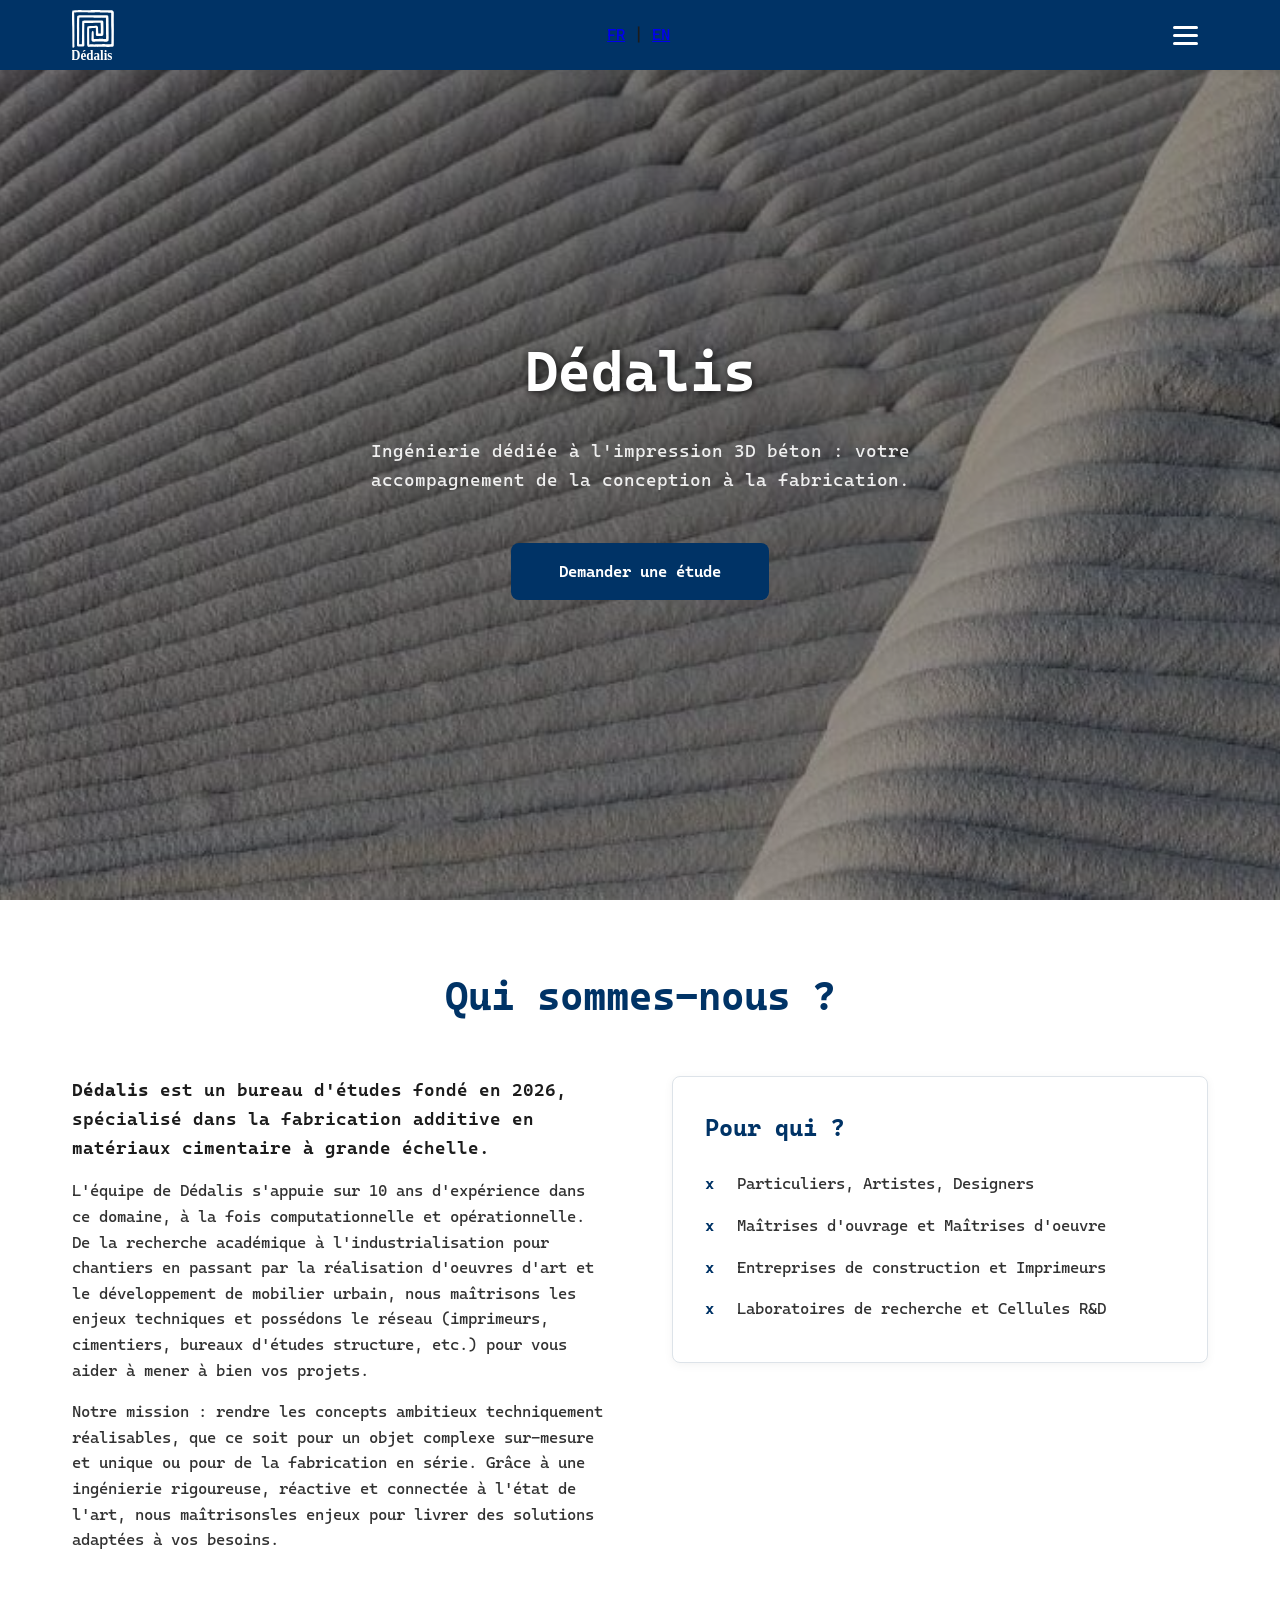
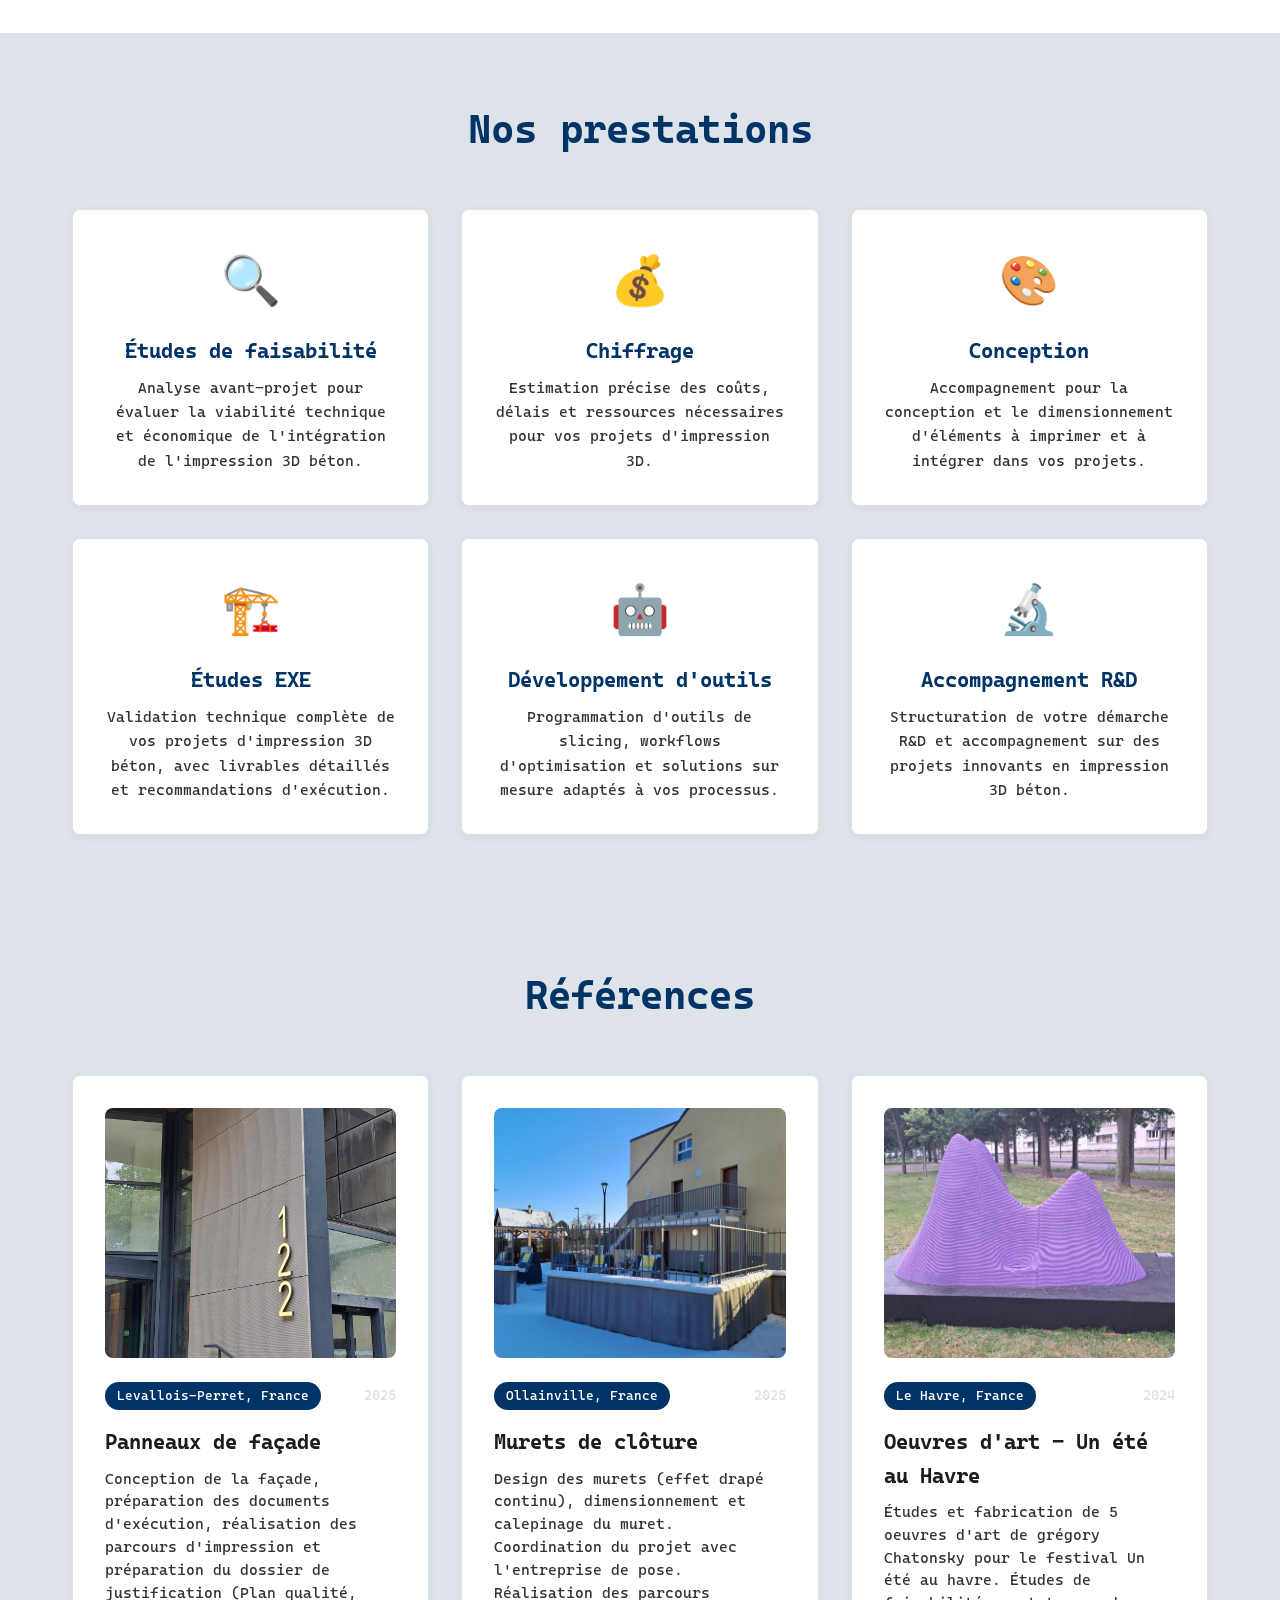
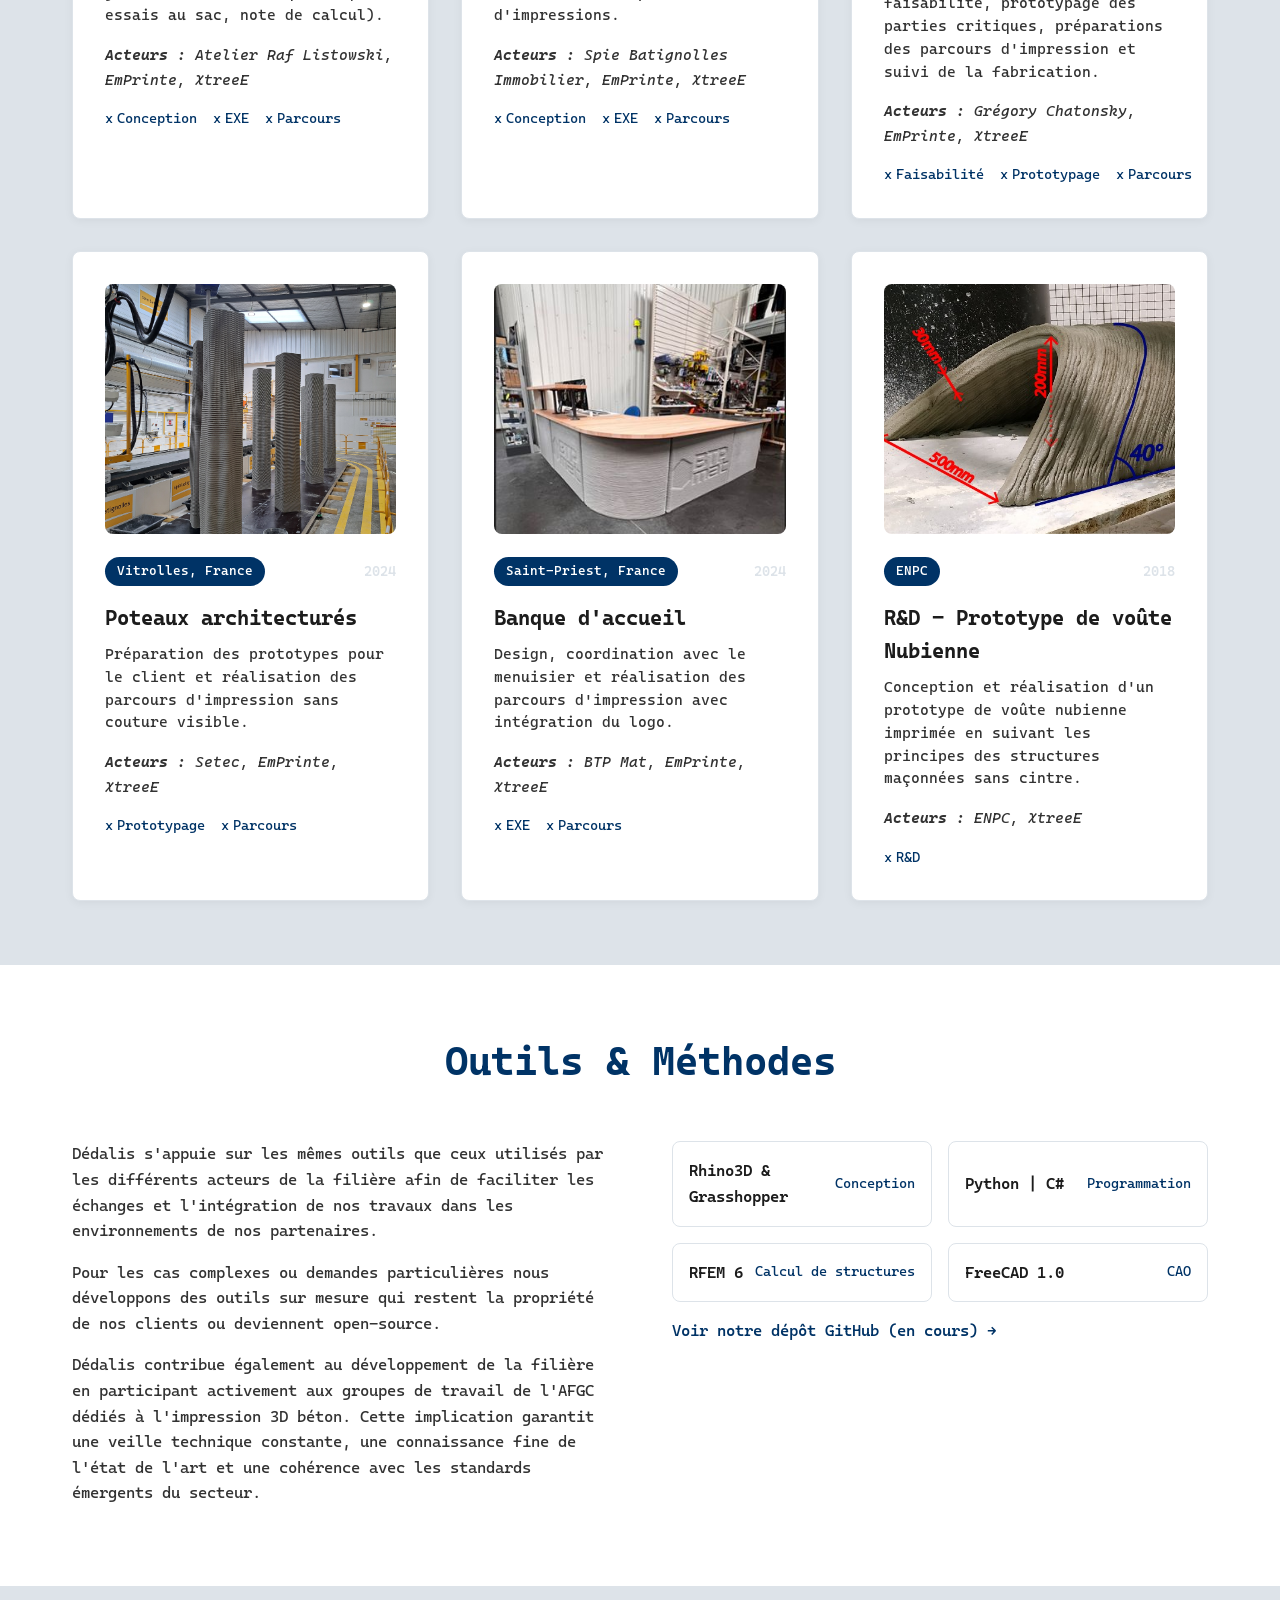
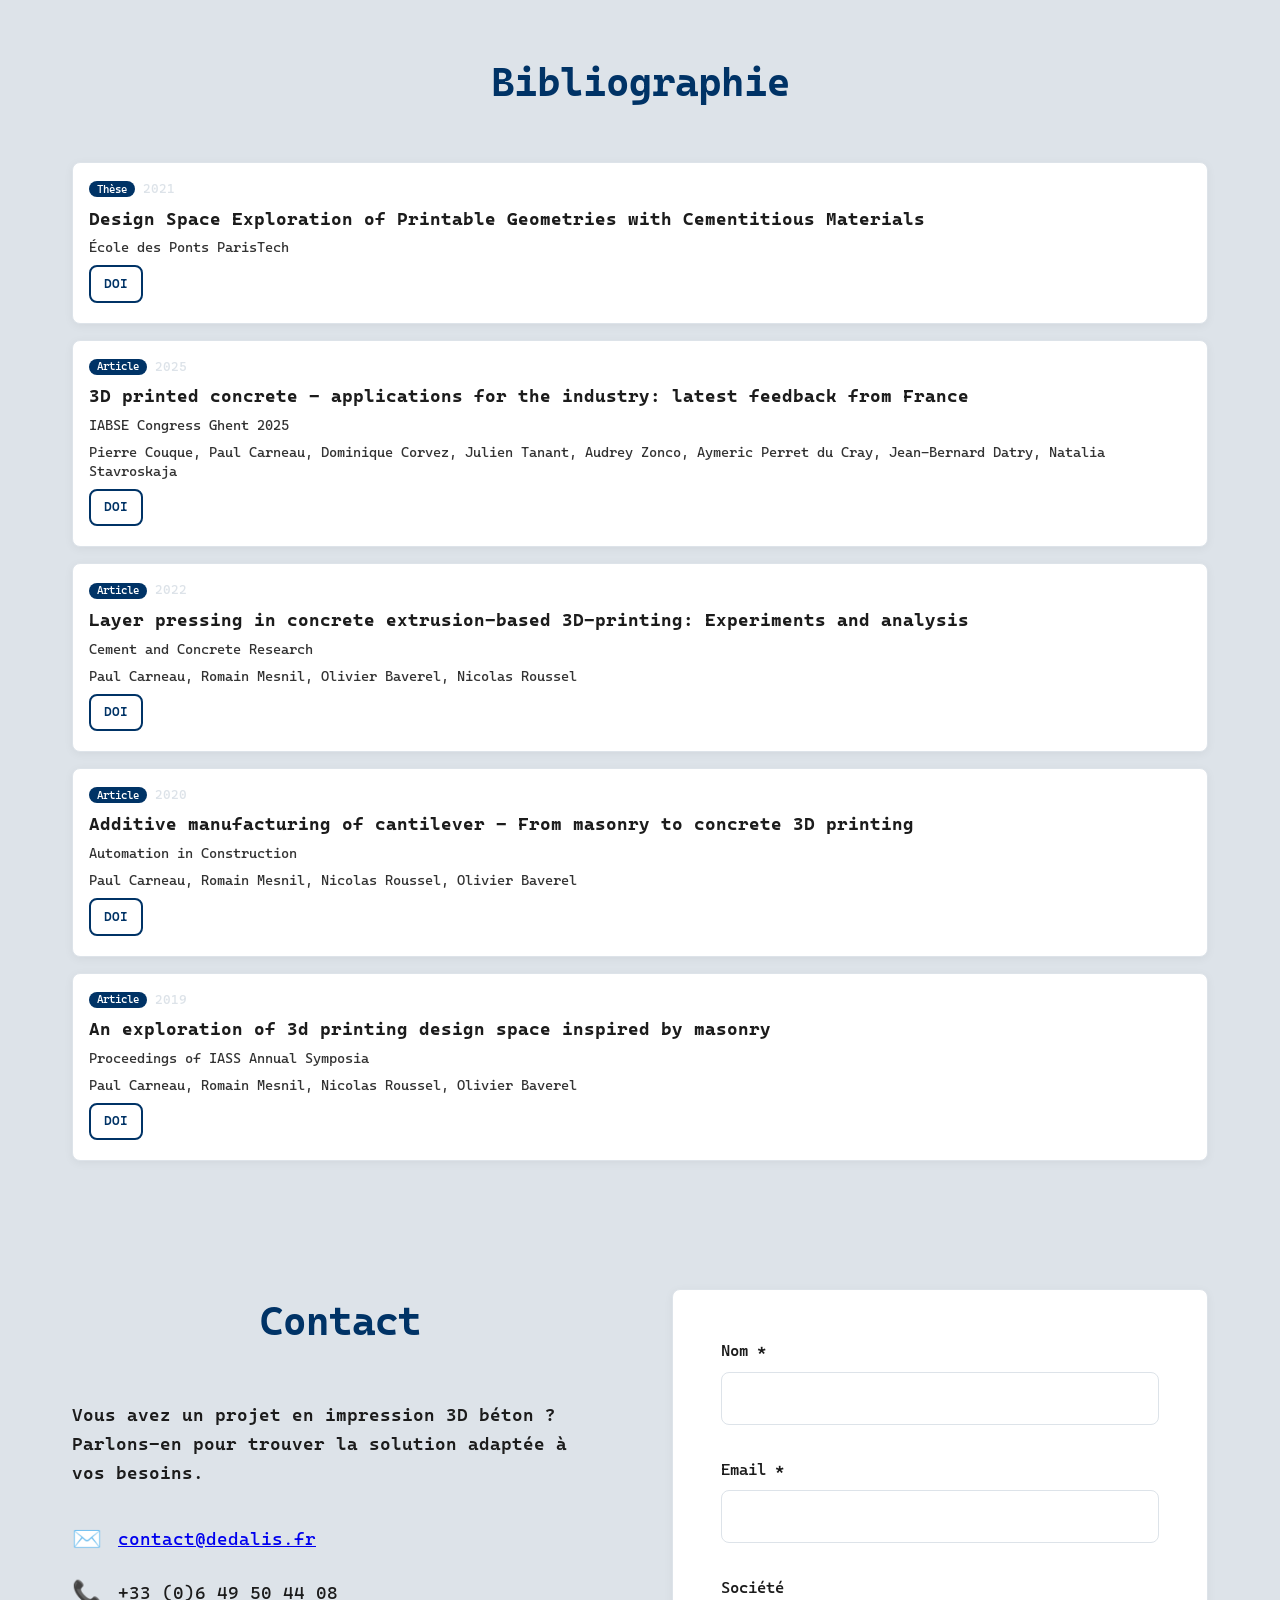
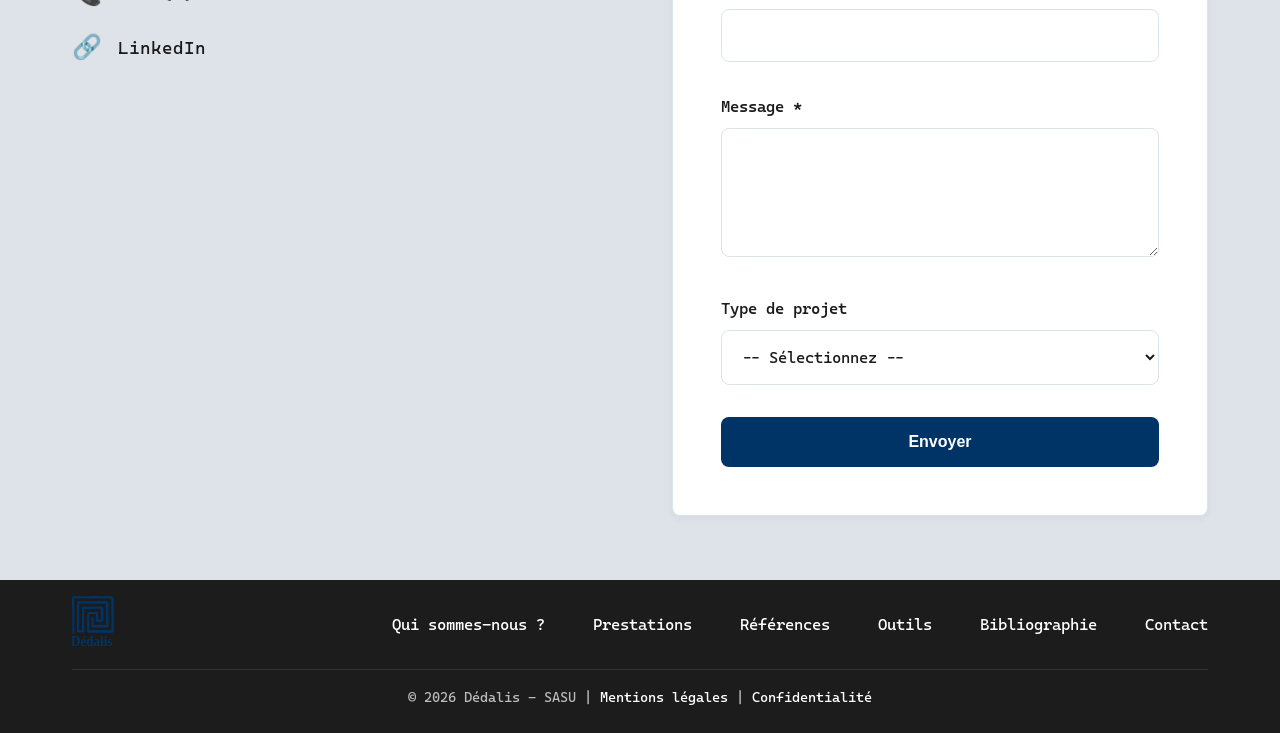
==== index.html @ ca501c66 "change numero" ====
<!DOCTYPE html>
<html lang="fr">
<head>
    <meta charset="UTF-8">
    <meta name="viewport" content="width=device-width, initial-scale=1.0">
    <meta name="description" content="Dédalis - Bureau d'études technique spécialisé en impression 3D béton">
    <title>Dédalis</title>
    <link rel="stylesheet" href="styles.css">
    <link rel="preconnect" href="https://fonts.googleapis.com">
    <link rel="preconnect" href="https://fonts.gstatic.com" crossorigin>
    <link href="https://fonts.googleapis.com/css2?family=Cascadia+Code:wght@400;700&display=swap" rel="stylesheet">
</head>


<script type="module">
    // Charger les données et générer la bibliographie
    async function renderBibliographie() {
        try {
            const response = await fetch('/data/bibliographie.json');
            if (!response.ok) throw new Error('Échec du chargement');

            const data = await response.json();

            // Tri des articles par année (récent → ancien)
            const sortedArticles = [...data.articles].sort((a, b) => parseInt(b.annee) - parseInt(a.annee));

            // Génération du HTML
            let html = '';

            // Thèse
            if (data.these && data.these.length > 0) {
                data.these.forEach(these => {
                    html += `
                        <article class="bibliographie-item">
                            <div class="bibliographie-meta">
                                <span class="bibliographie-type">Thèse</span>
                                <span class="bibliographie-date">${these.annee}</span>
                            </div>
                            <h3>${these.titre}</h3>
                            ${these.etablissement ? `<p class="bibliographie-authors">${these.etablissement}</p>` : ''}
                            ${these.lien ? `<div class="bibliographie-links">${formatLinks(these.lien)}</div>` : ''}
                        </article>
                    `;
                });
            }

            // Articles
            if (sortedArticles.length > 0) {
                sortedArticles.forEach(article => {
                    html += `
                        <article class="bibliographie-item">
                            <div class="bibliographie-meta">
                                <span class="bibliographie-type">Article</span>
                                <span class="bibliographie-date">${article.annee}</span>
                            </div>
                            <h3>${article.titre}</h3>
                            ${article.revue ? `<p class="bibliographie-revue">${article.revue}</p>` : ''}
                            ${article.coauteurs && article.coauteurs.length > 0 ? `<p class="bibliographie-authors">${article.coauteurs.join(', ')}</p>` : ''}
                            ${article.liens && article.liens.length > 0 ? `<div class="bibliographie-links">${article.liens.map(formatLinks).join('')}</div>` : ''}
                        </article>
                    `;
                });
            }

            // Projets
            if (data.projets && data.projets.length > 0) {
                data.projets.forEach(projet => {
                    html += `
                        <article class="bibliographie-item">
                            <div class="bibliographie-meta">
                                <span class="bibliographie-type">Projet</span>
                                <span class="bibliographie-date">${projet.annee}</span>
                            </div>
                            <h3>${projet.titre}</h3>
                            ${projet.description ? `<p class="bibliographie-description">${projet.description}</p>` : ''}
                            ${projet.lien ? `<div class="bibliographie-links">${formatLinks(projet.lien)}</div>` : ''}
                        </article>
                    `;
                });
            }

            // Insérer le HTML généré
            document.getElementById('bibliographie-dynamic').innerHTML = html;

        } catch (error) {
            console.error('Erreur:', error);
        }
    }

    // Fonction pour formater les liens (DOI, ResearchGate, etc.)
    function formatLinks(link) {
        if (typeof link === 'string') {
            const url = new URL(link);
            let label = 'Lien';

            if (link.includes('doi.org')) label = 'DOI';
            else if (link.includes('researchgate.net')) label = 'ResearchGate';
            else if (link.includes('wikipedia.org')) label = 'Wikipedia';
            else if (link.includes('hal.science')) label = 'HAL';

            return `<a href="${link}" target="_blank" class="btn-secondary">${label}</a>`;
        }
        return '';
    }

    // Initialiser au chargement de la page
    document.addEventListener('DOMContentLoaded', renderBibliographie);

    // Charger et afficher les références
    async function loadReferences() {
        try {
            const response = await fetch('/data/references.json');
            if (!response.ok) throw new Error('Échec du chargement');

            const data = await response.json();
            const container = document.getElementById('references-container');

            if (container && data.references) {
                container.innerHTML = data.references.map(ref => `
                    <article class="reference-card">
                        ${ref.image ? `
                            <img src="${ref.image}" alt="${ref.titre}"
                                 class="reference-image" loading="lazy">
                        ` : ''}
                        <div class="reference-header">
                            <span class="reference-tag">${ref.type}</span>
                            <span class="reference-year">${ref.annee}</span>
                        </div>
                        <h3>${ref.titre}</h3>
                        <p class="reference-description">${ref.description}</p>
                        ${ref.acteurs && ref.acteurs.length > 0 ? `
                            <p class="reference-acteurs">
                                <strong>Acteurs :</strong> ${ref.acteurs.join(', ')}
                            </p>
                        ` : ''}
                        ${ref.statut && ref.statut.length > 0 ? `
                            <div class="reference-result">
                                ${ref.statut.map(s => `<span>${s}</span>`).join('')}
                            </div>
                        ` : ''}
                    </article>
                `).join('');
            }
        } catch (error) {
            console.error('Erreur:', error);
        }
    }

    // Initialiser au chargement de la page
    document.addEventListener('DOMContentLoaded', loadReferences);
</script>

<body>
    <nav class="navbar">
        <div class="container">
            <a href="#hero" class="logo">
                <img src="assets/images/logo.svg" alt="Dédalis" class="logo-img">
            </a>
            <div class="lang-selector">
                <a href="index.html" class="lang-link active">FR</a>
                <span>|</span>
                <a href="index-en.html" class="lang-link">EN</a>
            </div>
            <button class="hamburger" aria-label="Menu">
                <span class="hamburger-line"></span>
                <span class="hamburger-line"></span>
                <span class="hamburger-line"></span>
            </button>
            <ul class="nav-links">                
                <li><a href="#apropos">Dédalis</a></li>
                <li><a href="#prestations">Prestations</a></li>
                <li><a href="#references">Références</a></li>                
                <li><a href="#bibliographie">Bibliographie</a></li>
                <li><a href="#contact" class="btn-contact">Contact</a></li>
            </ul>
        </div>
    </nav>

    <div class="mobile-nav">
        <ul class="mobile-nav-links">
            <li><a href="#apropos">Dédalis</a></li>
            <li><a href="#prestations">Prestations</a></li>
            <li><a href="#references">Références</a></li>
            <li><a href="#bibliographie">Bibliographie</a></li>
            <li><a href="#contact">Contact</a></li>
        </ul>
    </div>

    <section id="hero" class="hero">
        <img src="assets/images/Arriere_plan.jpeg" class="hero-bg" alt="Impression 3D béton">
        <div class="hero-overlay"></div>
        <div class="container">
            <div class="hero-content">
                <h1>Dédalis</h1>
                <p class="subtitle"> Ingénierie dédiée à l'impression 3D béton : votre accompagnement de la conception à la fabrication.</p>
                <a href="#contact" class="btn-primary">Demander une étude</a>
            </div>
        </div>
    </section>

    <section id="apropos" class="section">
        <div class="container">
            <h2>Qui sommes-nous ?</h2>
            <div class="content-grid">
                <div class="text-content">
                    <p class="lead"><strong>Dédalis</strong> est un bureau d'études fondé en 2026, spécialisé dans la fabrication additive en matériaux cimentaire à grande échelle.</p>
                    <p>L'équipe de Dédalis s'appuie sur 10 ans d'expérience dans ce domaine, à la fois computationnelle et opérationnelle. De la recherche 
                        académique à l'industrialisation pour chantiers en passant par la réalisation d'oeuvres d'art et le 
                        développement de mobilier urbain, nous maîtrisons les enjeux techniques et possédons le réseau (imprimeurs, cimentiers, bureaux d'études structure, etc.)
                        pour vous aider à mener à bien vos projets.</p>
                    <p>Notre mission : rendre les concepts ambitieux techniquement réalisables, que ce soit pour un objet complexe sur-mesure et unique ou pour de la fabrication en série. Grâce à une ingénierie rigoureuse, réactive et connectée à l'état de l'art, nous maîtrisonsles enjeux pour livrer des solutions adaptées à vos besoins. </p>
                </div>
                <div class="visual-content">
                    <div class="card">
                        <h3>Pour qui ?</h3>
                        <ul class="checklist">
                            <li>Particuliers, Artistes, Designers</li>
                            <li>Maîtrises d'ouvrage et Maîtrises d'oeuvre</li>                            
                            <li>Entreprises de construction et Imprimeurs</li>
                            <li>Laboratoires de recherche et Cellules R&D</li>
                        </ul>
                    </div>
                </div>
            </div>
        </div>
    </section>

    <section id="prestations" class="section bg-light">
        <div class="container">
            <h2>Nos prestations</h2>
            <div class="prestations-grid">
                <article class="prestation-card">
                    <div class="prestation-icon">🔍</div>
                    <h3>Études de faisabilité</h3>
                    <p>Analyse avant-projet pour évaluer la viabilité technique et économique de l'intégration de l'impression 3D béton.</p>
                </article>
                <article class="prestation-card">
                    <div class="prestation-icon">💰</div>
                    <h3>Chiffrage</h3>
                    <p>Estimation précise des coûts, délais et ressources nécessaires pour vos projets d'impression 3D.</p>
                </article>
                <article class="prestation-card">
                    <div class="prestation-icon">🎨</div>
                    <h3>Conception</h3>
                    <p>Accompagnement pour la conception et le dimensionnement d'éléments à imprimer et à intégrer dans vos projets.</p>
                </article>  
                <article class="prestation-card">
                    <div class="prestation-icon">🏗️</div>
                    <h3>Études EXE</h3>
                    <p>Validation technique complète de vos projets d'impression 3D béton, avec livrables détaillés et recommandations d'exécution.</p>
                </article>              
                <article class="prestation-card">
                    <div class="prestation-icon">🤖</div>
                    <h3>Développement d'outils</h3>
                    <p>Programmation d'outils de slicing, workflows d'optimisation et solutions sur mesure adaptés à vos processus.</p>
                </article>
                <article class="prestation-card">
                    <div class="prestation-icon">🔬</div>
                    <h3>Accompagnement R&D</h3>
                    <p>Structuration de votre démarche R&D et accompagnement sur des projets innovants en impression 3D béton.</p>
                </article>
            </div>
        </div>
    </section>

    <section id="references" class="section bg-light">
        <div class="container">
            <h2>Références</h2>
            <div class="references-grid" id="references-container"></div>
        </div>
    </section>

    <section id="outils" class="section">
        <div class="container">
            <h2>Outils & Méthodes</h2>
            <div class="content-grid">
                <div class="text-content">
                    <p>Dédalis s'appuie sur les mêmes outils que ceux utilisés par les différents acteurs de la filière afin de faciliter les échanges et l'intégration de nos travaux dans les environnements de nos partenaires. </p>
                    <p>Pour les cas complexes ou demandes particulières nous développons des outils sur mesure qui restent la propriété de nos clients ou deviennent open-source.</p>
                    <p>Dédalis contribue également au développement de la filière en participant activement aux groupes de travail de l'AFGC dédiés à l'impression 3D béton. Cette implication garantit une veille technique constante, une connaissance fine de l'état de l'art et une cohérence avec les standards émergents du secteur.</p>
                </div>
                <div class="visual-content">
                    <div class="tools-grid">
                        <div class="tool-item"><span class="tool-name">Rhino3D & Grasshopper</span><span class="tool-category">Conception</span></div>
                        <div class="tool-item"><span class="tool-name">Python | C#</span><span class="tool-category">Programmation</span></div>
                        <div class="tool-item"><span class="tool-name">RFEM 6</span><span class="tool-category">Calcul de structures</span></div>
                        <div class="tool-item"><span class="tool-name">FreeCAD 1.0</span><span class="tool-category">CAO</span></div>
                    </div>
                    <p class="mt-1"><a href="#" class="link-external">Voir notre dépôt GitHub (en cours) →</a></p>
                </div>
            </div>
        </div>
    </section>

    <section id="bibliographie" class="section bg-light">
        <div class="container">
            <h2>Bibliographie</h2>
            <div class="bibliographie-list" id="bibliographie-dynamic"></div>
        </div>
    </section>

    <section id="contact" class="section contact-section">
        <div class="container">
            <div class="content-grid">
                <div class="text-content">
                    <h2>Contact</h2>
                    <p class="lead">Vous avez un projet en impression 3D béton ? Parlons-en pour trouver la solution adaptée à vos besoins.</p>
                    <div class="contact-info">
                        <div class="contact-item"><span class="contact-icon">✉️</span><a href="mailto:contact&#64;dedalis&#46;fr">contact@dedalis.fr</a></div>
                        <div class="contact-item"><span class="contact-icon">📞</span><span>+33&#xA0;(0)6&#xA0;49&#xA0;50&#xA0;44&#xA0;08</span></div>
                        <div class="contact-item"><span class="contact-icon">🔗</span><span>LinkedIn</span></div>
                    </div>
                </div>
                <div class="visual-content">
                    <form class="contact-form">
                        <div class="form-group"><label for="nom">Nom *</label><input type="text" id="nom" name="nom" required></div>
                        <div class="form-group"><label for="email">Email *</label><input type="email" id="email" name="email" required></div>
                        <div class="form-group"><label for="societe">Société</label><input type="text" id="societe" name="societe"></div>
                        <div class="form-group"><label for="message">Message *</label><textarea id="message" name="message" rows="5" required></textarea></div>
                        <div class="form-group"><label for="type">Type de projet</label>
                            <select id="type" name="type">
                                <option value="">-- Sélectionnez --</option>
                                <option value="etude-exe">Étude EXE</option>
                                <option value="faisabilite">Étude de faisabilité</option>
                                <option value="chiffrage">Chiffrage</option>
                                <option value="outils">Développement d'outils</option>
                                <option value="rd">Accompagnement R&D</option>
                                <option value="autre">Autre</option>
                            </select>
                        </div>
                        <button type="submit" class="btn-primary">Envoyer</button>
                    </form>
                </div>
            </div>
        </div>
    </section>

    <footer class="footer">
        <div class="container">
            <div class="footer-content">
                <div class="footer-logo"><img src="assets/images/logo.svg" alt="Dédalis"></div>
                <div class="footer-links">
                    <a href="#apropos">Qui sommes-nous ?</a>
                    <a href="#prestations">Prestations</a>
                    <a href="#references">Références</a>
                    <a href="#outils">Outils</a>
                    <a href="#bibliographie">Bibliographie</a>
                    <a href="#contact">Contact</a>
                </div>
            </div>
            <div class="footer-bottom">
                <p>© 2026 Dédalis - SASU | <a href="#">Mentions légales</a> | <a href="#">Confidentialité</a></p>
            </div>
        </div>
    </footer>

    <script>
        // Hamburger menu toggle
        document.addEventListener('DOMContentLoaded', function() {
            const hamburger = document.querySelector('.hamburger');
            const mobileNav = document.querySelector('.mobile-nav');
            const navLinks = document.querySelector('.nav-links');
            
            if (hamburger && mobileNav) {
                hamburger.addEventListener('click', function() {
                    mobileNav.classList.toggle('active');
                    hamburger.classList.toggle('active');
                });
            }
            
            // Close mobile nav when clicking a link
            const mobileLinks = document.querySelectorAll('.mobile-nav-links a');
            mobileLinks.forEach(link => {
                link.addEventListener('click', function() {
                    if (mobileNav) mobileNav.classList.remove('active');
                    if (hamburger) hamburger.classList.remove('active');
                });
            });
            
            // Smooth scroll for all anchor links
            document.querySelectorAll('a[href^="#"]').forEach(anchor => {
                anchor.addEventListener('click', function (e) {
                    e.preventDefault();
                    const target = document.querySelector(this.getAttribute('href'));
                    if (target) target.scrollIntoView({ behavior: 'smooth', block: 'start' });
                });
            });
        });
    </script>
</body>
</html>
---- styles.css ----
/* ===== RESET & BASE ===== */
* {
    margin: 0;
    padding: 0;
    box-sizing: border-box;
}

:root {
    --blanc: #ffffff;
    --noir-graphite: #1c1c1c;
    --gris-aube: #dde3e9;
    --bleu-outremer: #003366;
    --bleu-outremer-light: #004488;
    --text-primary: #1c1c1c;
    --text-secondary: #333333;
    --font-primary: 'Cascadia Code', 'Consolas', 'Monaco', monospace;
    --font-size-base: 16px;
    --font-size-large: 18px;
    --spacing-sm: 0.5rem;
    --spacing-md: 1rem;
    --spacing-lg: 2rem;
    --spacing-xl: 3rem;
    --spacing-2xl: 4rem;
    --border-radius: 8px;
    --border-light: 1px solid var(--gris-aube);
    --shadow-light: 0 2px 10px rgba(0, 0, 0, 0.05);
    --shadow-medium: 0 4px 20px rgba(0, 0, 0, 0.1);
    --navbar-height: 70px;
}

html { scroll-behavior: smooth; }

body {
    font-family: var(--font-primary);
    font-size: var(--font-size-base);
    line-height: 1.6;
    color: var(--text-primary);
    background-color: var(--blanc);
}

.container {
    width: 100%;
    max-width: 1200px;
    margin: 0 auto;
    padding: 0 var(--spacing-lg);
}

/* NAVBAR */
.navbar {
    position: fixed;
    top: 0;
    left: 0;
    right: 0;
    background-color: var(--bleu-outremer);
    box-shadow: var(--shadow-light);
    z-index: 1000;
    padding: 0 var(--spacing-lg);
    height: var(--navbar-height);
}
.navbar .container {
    display: flex;
    justify-content: space-between;
    align-items: center;
    height: 100%;
}
.logo {
    display: flex;
    align-items: center;
    height: 100%;
}
.logo-img {
    height: 50px;
    width: auto;
    filter: brightness(0) invert(1);
}

/* HAMBURGER MENU (Desktop + Mobile) */
.nav-links {
    display: none;
}

.hamburger {
    display: block;
    background: none;
    border: none;
    cursor: pointer;
    padding: 10px;
    z-index: 1001;
}

.hamburger-line {
    display: block;
    width: 25px;
    height: 3px;
    background: var(--blanc);
    margin: 5px 0;
    transition: all 0.3s;
    border-radius: 2px;
}

.hamburger.active .hamburger-line:nth-child(1) {
    transform: translateY(8px) rotate(45deg);
}

.hamburger.active .hamburger-line:nth-child(2) {
    opacity: 0;
}

.hamburger.active .hamburger-line:nth-child(3) {
    transform: translateY(-8px) rotate(-45deg);
}

.mobile-nav {
    display: none;
    position: fixed;
    top: var(--navbar-height);
    left: 0;
    right: 0;
    background: var(--bleu-outremer);
    z-index: 1000;
    padding: var(--spacing-lg);
    box-shadow: var(--shadow-medium);
}

.mobile-nav.active {
    display: block;
    animation: slideDown 0.3s ease;
}

@keyframes slideDown {
    from { opacity: 0; transform: translateY(-10px); }
    to { opacity: 1; transform: translateY(0); }
}

.mobile-nav-links {
    list-style: none;
    display: flex;
    flex-direction: column;
    gap: var(--spacing-md);
    text-align: center;
}

.mobile-nav-links a {
    color: var(--blanc);
    text-decoration: none;
    font-size: 1.1rem;
    padding: var(--spacing-sm) 0;
    transition: color 0.3s;
}

.mobile-nav-links a:hover {
    color: var(--gris-aube);
}

/* HERO */
.hero {
    position: relative;
    min-height: 100vh;
    padding: calc(var(--navbar-height) + 2rem) 0 var(--spacing-2xl);
    display: flex;
    align-items: center;
}
.hero-bg {
    position: absolute;
    inset: 0;
    width: 100%;
    height: 100%;
    object-fit: cover;
    z-index: 0;
}
.hero-overlay {
    position: absolute;
    inset: 0;
    background: rgba(0, 0, 0, 0.4);
    z-index: 1;
}
.hero .container {
    position: relative;
    z-index: 2;
    display: grid;
    grid-template-columns: 1fr;
    gap: var(--spacing-2xl);
    align-items: center;
    text-align: center;
    color: var(--blanc);
    max-width: 100%;
}
.hero-content {
    max-width: 600px;
    margin: 0 auto;
}
.hero-content h1 {
    font-size: 3.5rem;
    font-weight: 700;
    color: var(--blanc);
    margin-bottom: var(--spacing-lg);
    line-height: 1.2;
    text-shadow: 2px 2px 8px rgba(0, 0, 0, 0.8);
}
.hero-content .subtitle {
    font-size: var(--font-size-large);
    color: rgba(255, 255, 255, 0.9);
    margin-bottom: var(--spacing-xl);
}

/* SECTIONS */
.section {
    padding: var(--spacing-2xl) 0;
    background-color: var(--blanc);
}
.section.bg-light {
    background-color: var(--gris-aube);
}
.section h2 {
    font-size: 2.5rem;
    font-weight: 700;
    color: var(--bleu-outremer);
    margin-bottom: var(--spacing-xl);
    text-align: center;
}

/* CONTENT GRID */
.content-grid {
    display: grid;
    grid-template-columns: 1fr 1fr;
    gap: var(--spacing-2xl);
    align-items: start;
}
.text-content p {
    margin-bottom: var(--spacing-md);
    color: var(--text-secondary);
}
.text-content .lead {
    font-size: var(--font-size-large);
    font-weight: 600;
    color: var(--noir-graphite);
}

/* CARD */
.card {
    background-color: var(--blanc);
    padding: var(--spacing-lg);
    border-radius: var(--border-radius);
    box-shadow: var(--shadow-light);
    border: var(--border-light);
}
.card h3 {
    color: var(--bleu-outremer);
    margin-bottom: var(--spacing-md);
    font-size: 1.5rem;
}
.checklist {
    list-style: none;
}
.checklist li {
    padding: var(--spacing-sm) 0;
    padding-left: var(--spacing-lg);
    position: relative;
    color: var(--text-secondary);
}
.checklist li::before {
    content: "x";
    position: absolute;
    left: 0;
    color: var(--bleu-outremer);
    font-weight: bold;
}

/* PRESTATIONS */
.prestations-grid {
    display: grid;
    grid-template-columns: repeat(auto-fit, minmax(300px, 1fr));
    gap: var(--spacing-lg);
}
.prestation-card {
    background-color: var(--blanc);
    padding: var(--spacing-lg);
    border-radius: var(--border-radius);
    box-shadow: var(--shadow-light);
    border: var(--border-light);
    text-align: center;
    transition: all 0.3s;
}
.prestation-card:hover {
    transform: translateY(-5px);
    box-shadow: var(--shadow-medium);
}
.prestation-icon {
    font-size: 3rem;
    margin-bottom: var(--spacing-md);
}
.prestation-card h3 {
    color: var(--bleu-outremer);
    margin-bottom: var(--spacing-sm);
    font-size: 1.3rem;
}
.prestation-card p {
    color: var(--text-secondary);
    font-size: 0.95rem;
}

/* EXPERTISE */
.expertise-grid {
    display: grid;
    grid-template-columns: 1fr 1fr;
    gap: var(--spacing-md);
}
.expertise-item {
    display: flex;
    gap: var(--spacing-md);
    align-items: flex-start;
    padding: var(--spacing-md);
    background-color: var(--blanc);
    border-radius: var(--border-radius);
    border: var(--border-light);
}
.expertise-icon {
    font-size: 2rem;
    flex-shrink: 0;
}
.expertise-item h4 {
    color: var(--bleu-outremer);
    font-size: 1.1rem;
    margin-bottom: 0.25rem;
}
.expertise-item p {
    color: var(--text-secondary);
    font-size: 0.9rem;
    margin: 0;
}

/* REFERENCES */
.references-grid {
    display: grid;
    grid-template-columns: repeat(auto-fit, minmax(300px, 1fr));
    gap: var(--spacing-lg);
}
.reference-card {
    background-color: var(--blanc);
    padding: var(--spacing-lg);
    border-radius: var(--border-radius);
    box-shadow: var(--shadow-light);
    border: var(--border-light);
}
.reference-header {
    display: flex;
    justify-content: space-between;
    align-items: center;
    margin-bottom: var(--spacing-md);
}
.reference-tag {
    background-color: var(--bleu-outremer);
    color: var(--blanc);
    padding: 0.25rem 0.75rem;
    border-radius: 20px;
    font-size: 0.8rem;
    font-weight: 500;
}
.reference-year {
    color: var(--gris-aube);
    font-size: 0.85rem;
    font-weight: 600;
}
.reference-card h3 {
    color: var(--noir-graphite);
    margin-bottom: var(--spacing-sm);
    font-size: 1.3rem;
}
.reference-card p {
    color: var(--text-secondary);
    font-size: 0.95rem;
    margin-bottom: var(--spacing-md);
}
.reference-result {
    display: flex;
    gap: var(--spacing-md);
    font-size: 0.85rem;
    color: var(--bleu-outremer);
}
.reference-result span::before {
    content: "x";
    margin-right: 0.25rem;
}

/* TOOLS */
.tools-grid {
    display: grid;
    grid-template-columns: repeat(2, 1fr);
    gap: var(--spacing-md);
}
.tool-item {
    display: flex;
    justify-content: space-between;
    align-items: center;
    padding: var(--spacing-md);
    background-color: var(--blanc);
    border-radius: var(--border-radius);
    border: var(--border-light);
}
.tool-name {
    font-weight: 600;
    color: var(--noir-graphite);
}
.tool-category {
    color: var(--bleu-outremer);
    font-size: 0.85rem;
}
.link-external {
    color: var(--bleu-outremer);
    text-decoration: none;
    font-weight: 500;
    display: inline-flex;
    align-items: center;
    gap: 0.25rem;
    transition: opacity 0.3s;
}
.link-external:hover {
    opacity: 0.7;
}

/* BIBLIOGRAPHIE - VERSION COMPACTE */
.bibliographie-list {
    display: flex;
    flex-direction: column;
    gap: var(--spacing-md);
}
.bibliographie-item {
    background-color: var(--blanc);
    padding: var(--spacing-md);
    border-radius: var(--border-radius);
    box-shadow: var(--shadow-light);
    border: var(--border-light);
}
.bibliographie-meta {
    display: flex;
    gap: var(--spacing-sm);
    margin-bottom: 0.5rem;
    align-items: center;
}
.bibliographie-type {
    background-color: var(--bleu-outremer);
    color: var(--blanc);
    padding: 0.15rem 0.5rem;
    border-radius: 15px;
    font-size: 0.7rem;
    font-weight: 500;
    line-height: 1;
}
.bibliographie-date {
    color: var(--gris-aube);
    font-size: 0.8rem;
    font-weight: 500;
}
.bibliographie-item h3 {
    color: var(--noir-graphite);
    margin-bottom: 0.5rem;
    font-size: 1.1rem;
    line-height: 1.3;
}
.bibliographie-authors,
.bibliographie-revue,
.bibliographie-description {
    color: var(--text-secondary);
    font-size: 0.85rem;
    margin-bottom: 0.5rem;
    line-height: 1.4;
}
.bibliographie-links {
    display: flex;
    gap: 8px;
    flex-wrap: wrap;
    margin-top: 0.5rem;
}
.bibliographie-item .btn-secondary {
    padding: 0.4rem 0.8rem;
    font-size: 0.8rem;
    margin-right: 0.5rem;
    margin-bottom: 0.25rem;
}

/* CONTACT */
.contact-section {
    background-color: var(--gris-aube);
}
.contact-info {
    display: flex;
    flex-direction: column;
    gap: var(--spacing-md);
    margin-top: var(--spacing-lg);
}
.contact-item {
    display: flex;
    align-items: center;
    gap: var(--spacing-md);
    color: var(--noir-graphite);
    font-size: 1.1rem;
}
.contact-icon {
    font-size: 1.5rem;
}
.contact-form {
    background-color: var(--blanc);
    padding: var(--spacing-xl);
    border-radius: var(--border-radius);
    box-shadow: var(--shadow-light);
    border: var(--border-light);
}
.form-group {
    margin-bottom: var(--spacing-lg);
}
.form-group label {
    display: block;
    margin-bottom: var(--spacing-sm);
    color: var(--noir-graphite);
    font-weight: 500;
}
.form-group input,
.form-group textarea,
.form-group select {
    width: 100%;
    padding: var(--spacing-md);
    border: var(--border-light);
    border-radius: var(--border-radius);
    font-family: var(--font-primary);
    font-size: 1rem;
    color: var(--noir-graphite);
    background-color: var(--blanc);
}
.form-group input::placeholder,
.form-group textarea::placeholder {
    color: #999;
}
.form-group input:focus,
.form-group textarea:focus,
.form-group select:focus {
    outline: none;
    border-color: var(--bleu-outremer);
}
.form-group textarea {
    resize: vertical;
    min-height: 120px;
}
.contact-form .btn-primary {
    width: 100%;
    padding: var(--spacing-md);
}

/* BUTTONS */
.btn-primary {
    display: inline-block;
    background-color: var(--bleu-outremer);
    color: var(--blanc);
    padding: var(--spacing-md) var(--spacing-xl);
    border-radius: var(--border-radius);
    text-decoration: none;
    font-weight: 600;
    transition: all 0.3s;
    border: none;
    cursor: pointer;
    font-size: 1rem;
}
.btn-primary:hover {
    background-color: var(--bleu-outremer-light);
    transform: translateY(-2px);
}
.btn-secondary {
    display: inline-block;
    background-color: transparent;
    color: var(--bleu-outremer);
    padding: var(--spacing-sm) var(--spacing-lg);
    border-radius: var(--border-radius);
    text-decoration: none;
    font-weight: 600;
    border: 2px solid var(--bleu-outremer);
    transition: all 0.3s;
}
.btn-secondary:hover {
    background-color: var(--bleu-outremer);
    color: var(--blanc);
}

/* FOOTER */
.footer {
    background-color: var(--noir-graphite);
    color: var(--blanc);
    padding: var(--spacing-md) 0 var(--spacing-md);
}
.footer-content {
    display: flex;
    justify-content: space-between;
    align-items: center;
    margin-bottom: var(--spacing-md);
    padding-bottom: var(--spacing-md);
    border-bottom: 1px solid rgba(255, 255, 255, 0.1);
}
.footer-logo img {
    height: 50px;
    width: auto;
}
.footer-links {
    display: flex;
    gap: var(--spacing-xl);
}
.footer-links a {
    color: var(--blanc);
    text-decoration: none;
    transition: opacity 0.3s;
}
.footer-links a:hover {
    opacity: 0.7;
}
.footer-bottom {
    text-align: center;
}
.footer-bottom p {
    color: rgba(255, 255, 255, 0.7);
    font-size: 0.9rem;
    margin-bottom: var(--spacing-sm);
}
.footer-bottom a {
    color: var(--blanc);
    text-decoration: none;
}
.footer-bottom a:hover {
    opacity: 0.7;
}

/* IMAGES DANS LES RÉFÉRENCES */
.reference-image {
    width: 100%;
    height: 250px;
    object-fit: cover;
    border-radius: var(--border-radius);
    margin-bottom: var(--spacing-md);
    transition: transform 0.3s ease;
}

.reference-image:hover {
    transform: scale(1.10);
}

/* DESCRIPTION ET ACTEURS */
.reference-description {
    color: var(--text-secondary);
    font-size: 0.9rem;
    margin-bottom: var(--spacing-sm);
    line-height: 1.5;
}

.reference-acteurs {
    color: var(--text-secondary);
    font-size: 0.85rem;
    margin-bottom: var(--spacing-sm);
    font-style: italic;
}

/* RESPONSIVE */
@media (max-width: 1024px) {
    .hero-content {
        max-width: 90%;
    }
    .hero-content h1 {
        font-size: 2.5rem;
    }
    .content-grid {
        grid-template-columns: 1fr;
    }
}
@media (max-width: 768px) {
    .section h2 {
        font-size: 2rem;
    }
    .prestations-grid,
    .references-grid,
    .expertise-grid,
    .tools-grid {
        grid-template-columns: 1fr;
    }
    .footer-content {
        flex-direction: column;
        gap: var(--spacing-lg);
    }
    .footer-links {
        flex-direction: column;
        gap: var(--spacing-md);
        text-align: center;
    }
    .contact-form {
        padding: var(--spacing-lg);
    }
    .hero-content h1 {
        font-size: 2rem;
    }
}
@media (max-width: 480px) {
    .hero-content h1 {
        font-size: 1.8rem;
    }
    .section {
        padding: var(--spacing-xl) 0;
    }
    .container {
        padding: 0 var(--spacing-md);
    }
    .btn-primary {
        padding: var(--spacing-md);
        width: 100%;
    }
    .form-group input,
    .form-group textarea,
    .form-group select {
        font-size: 0.9rem;
    }
    .logo-img {
        height: 40px;
    }
}
.mt-1 {
    margin-top: var(--spacing-md);
}
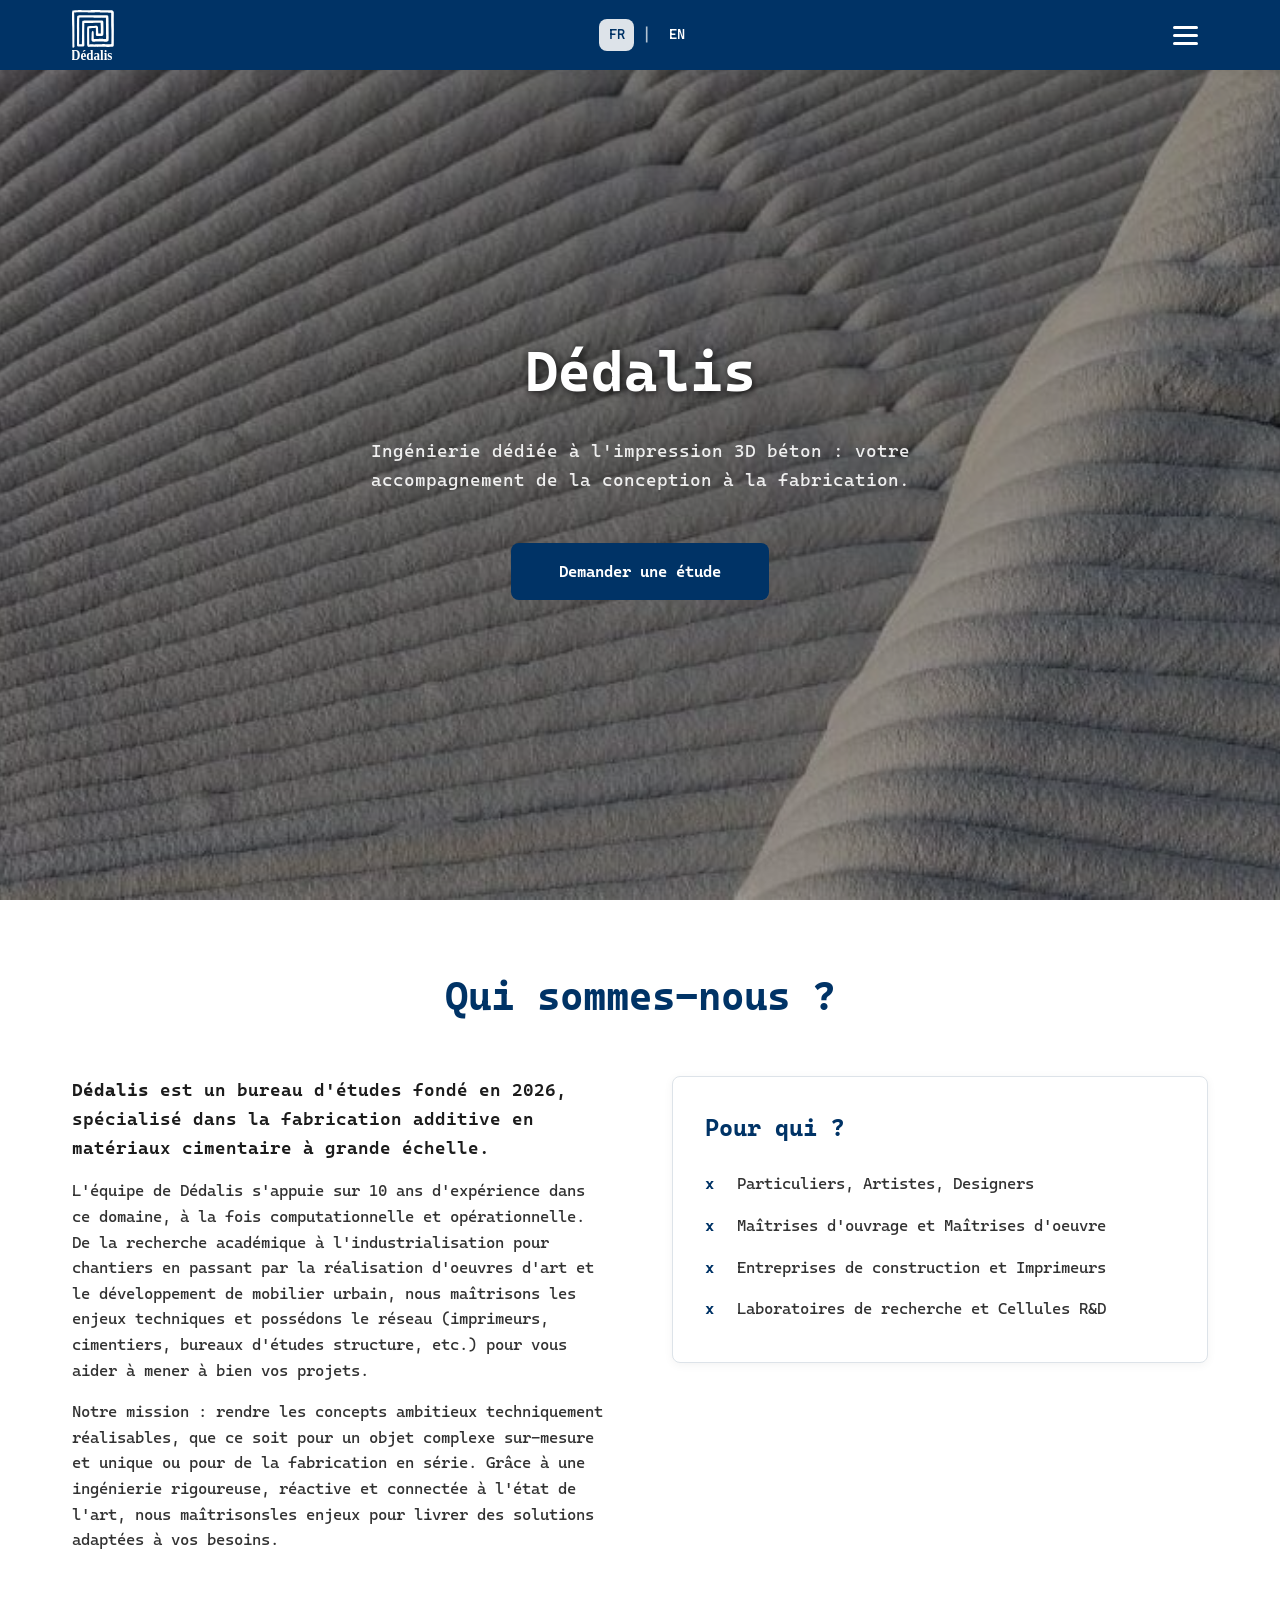
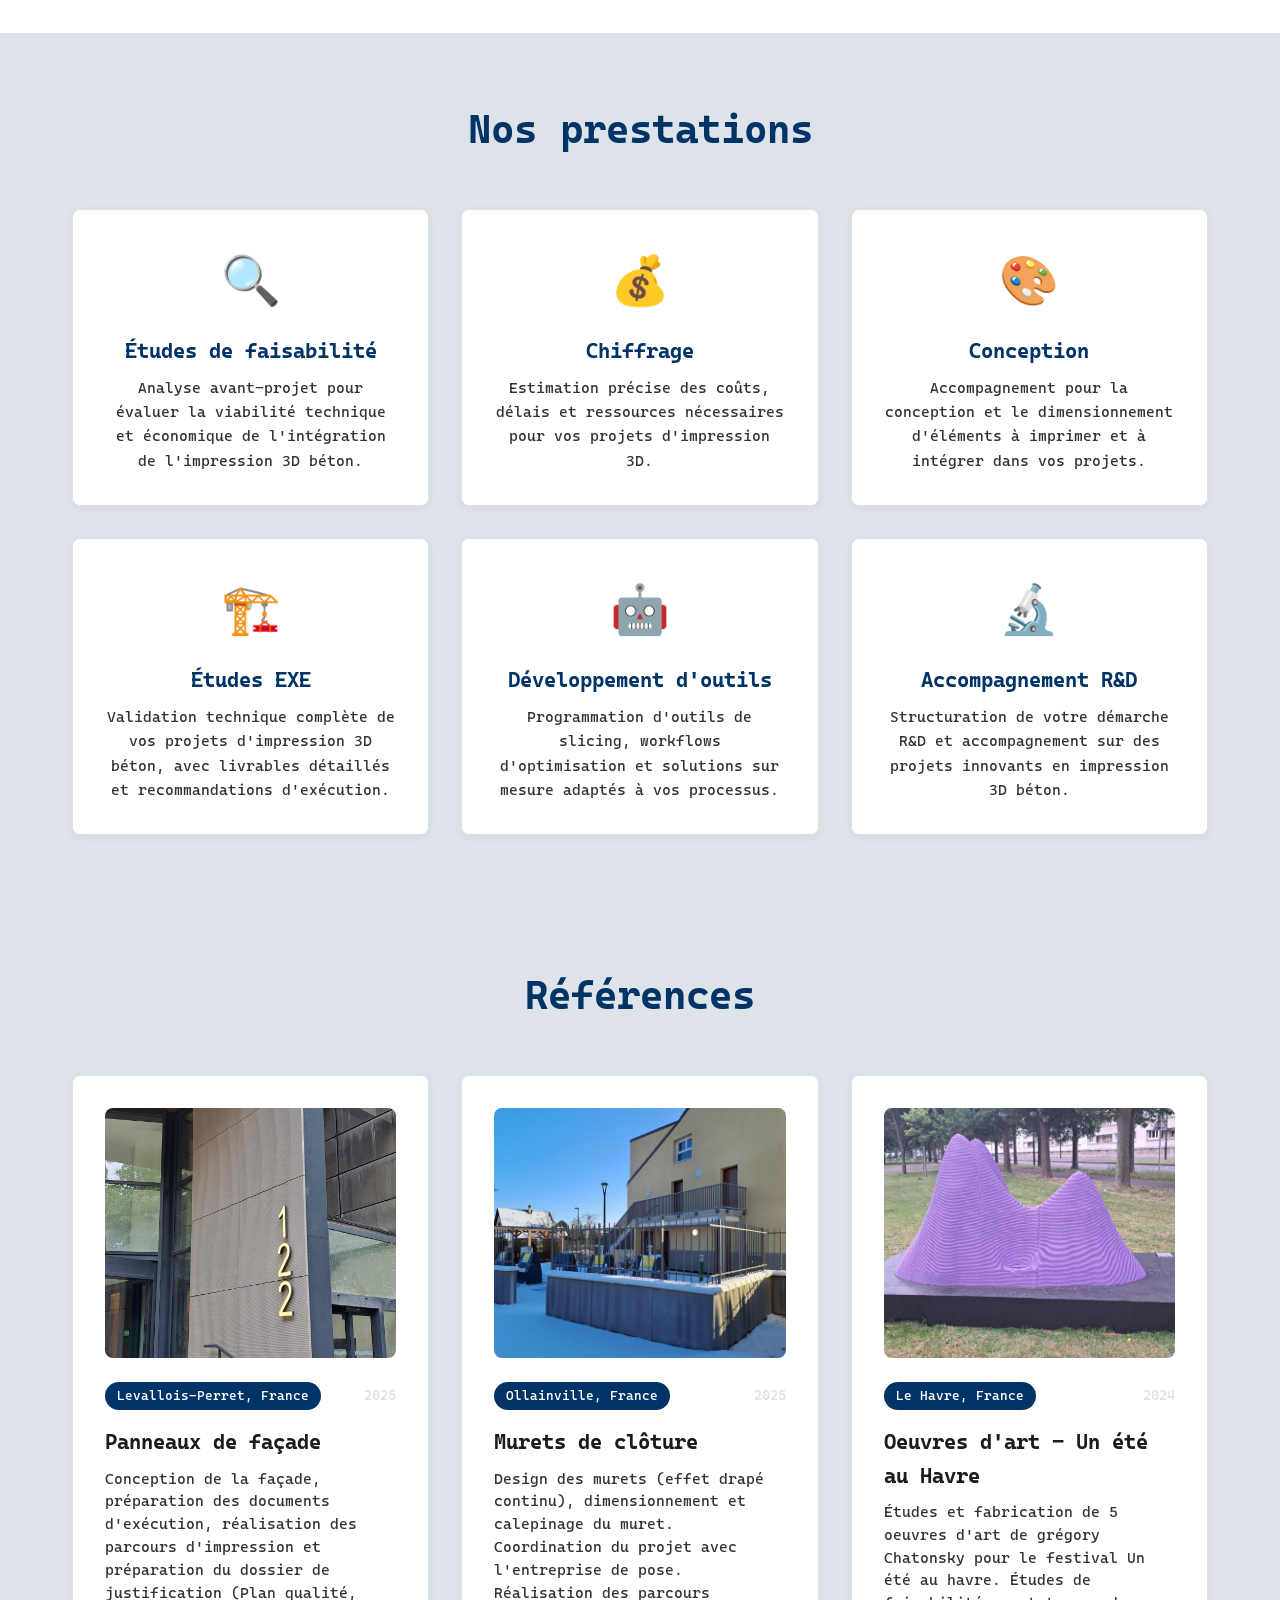
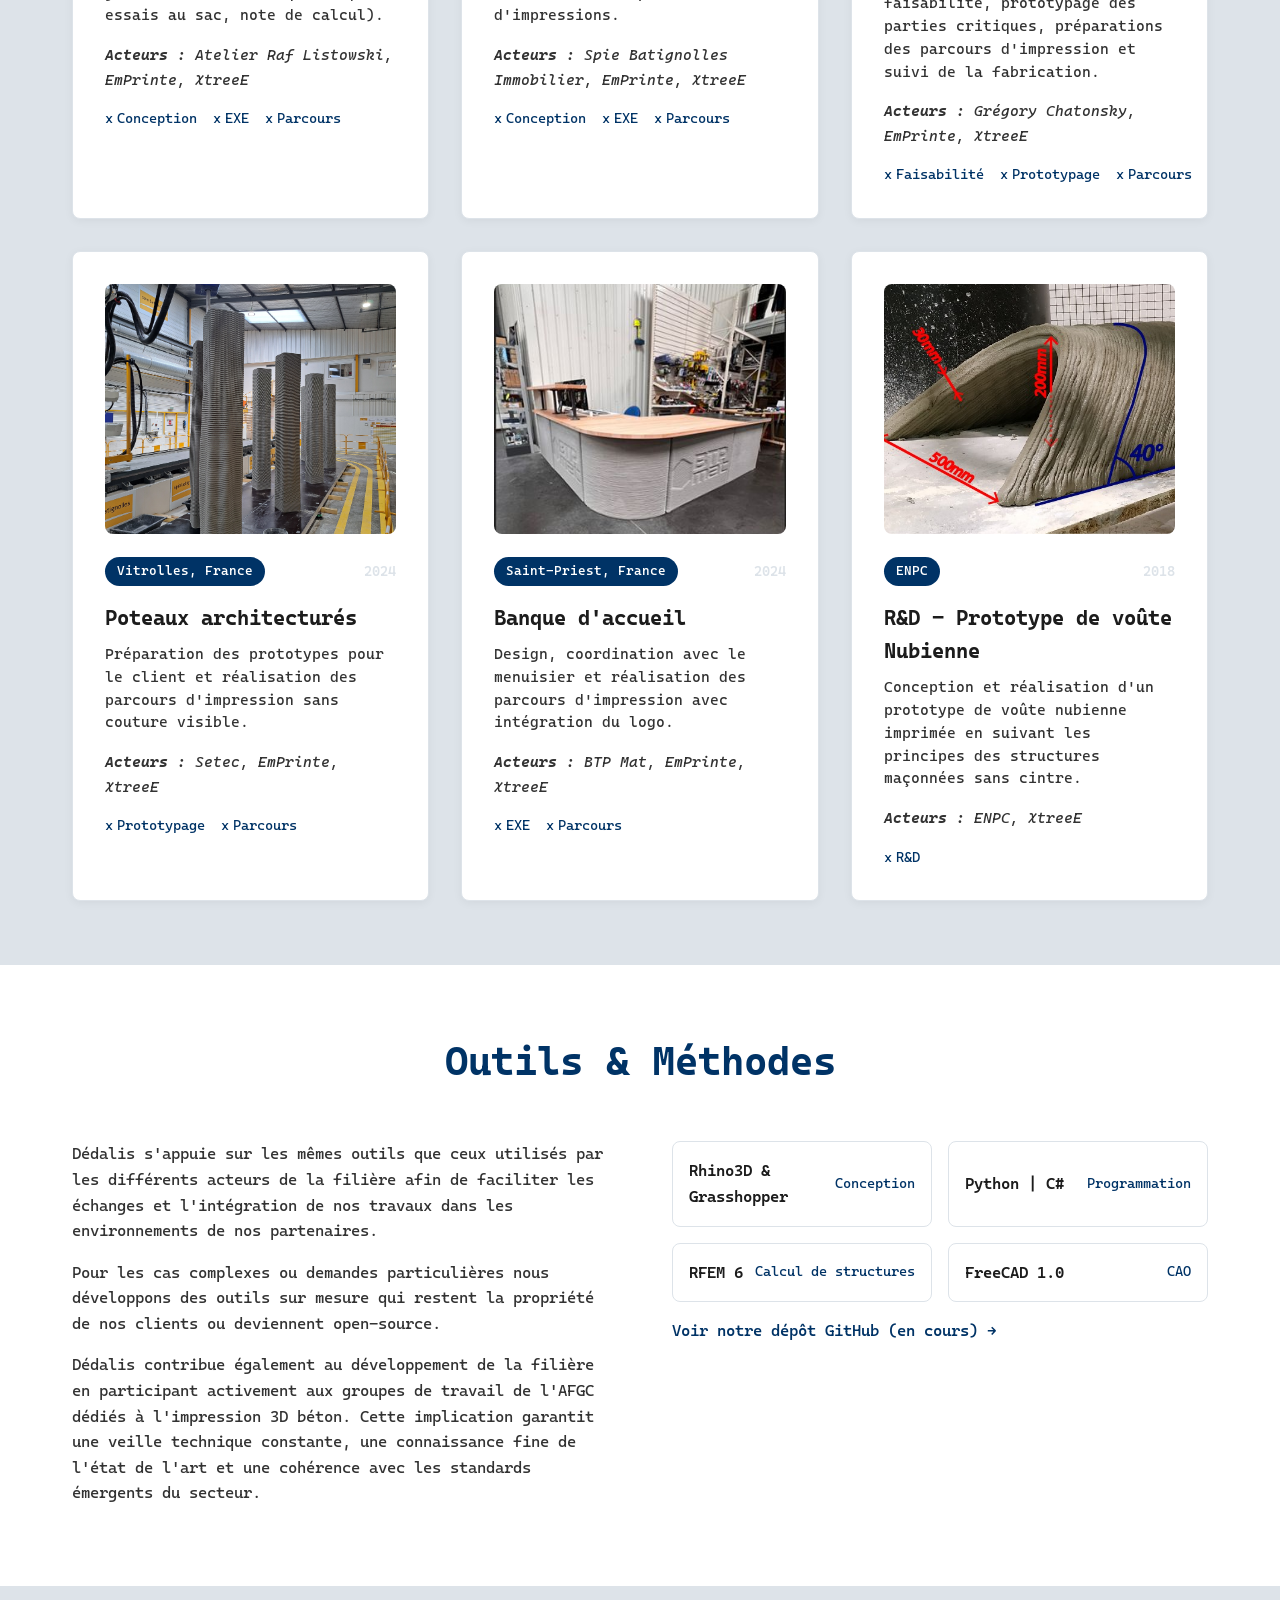
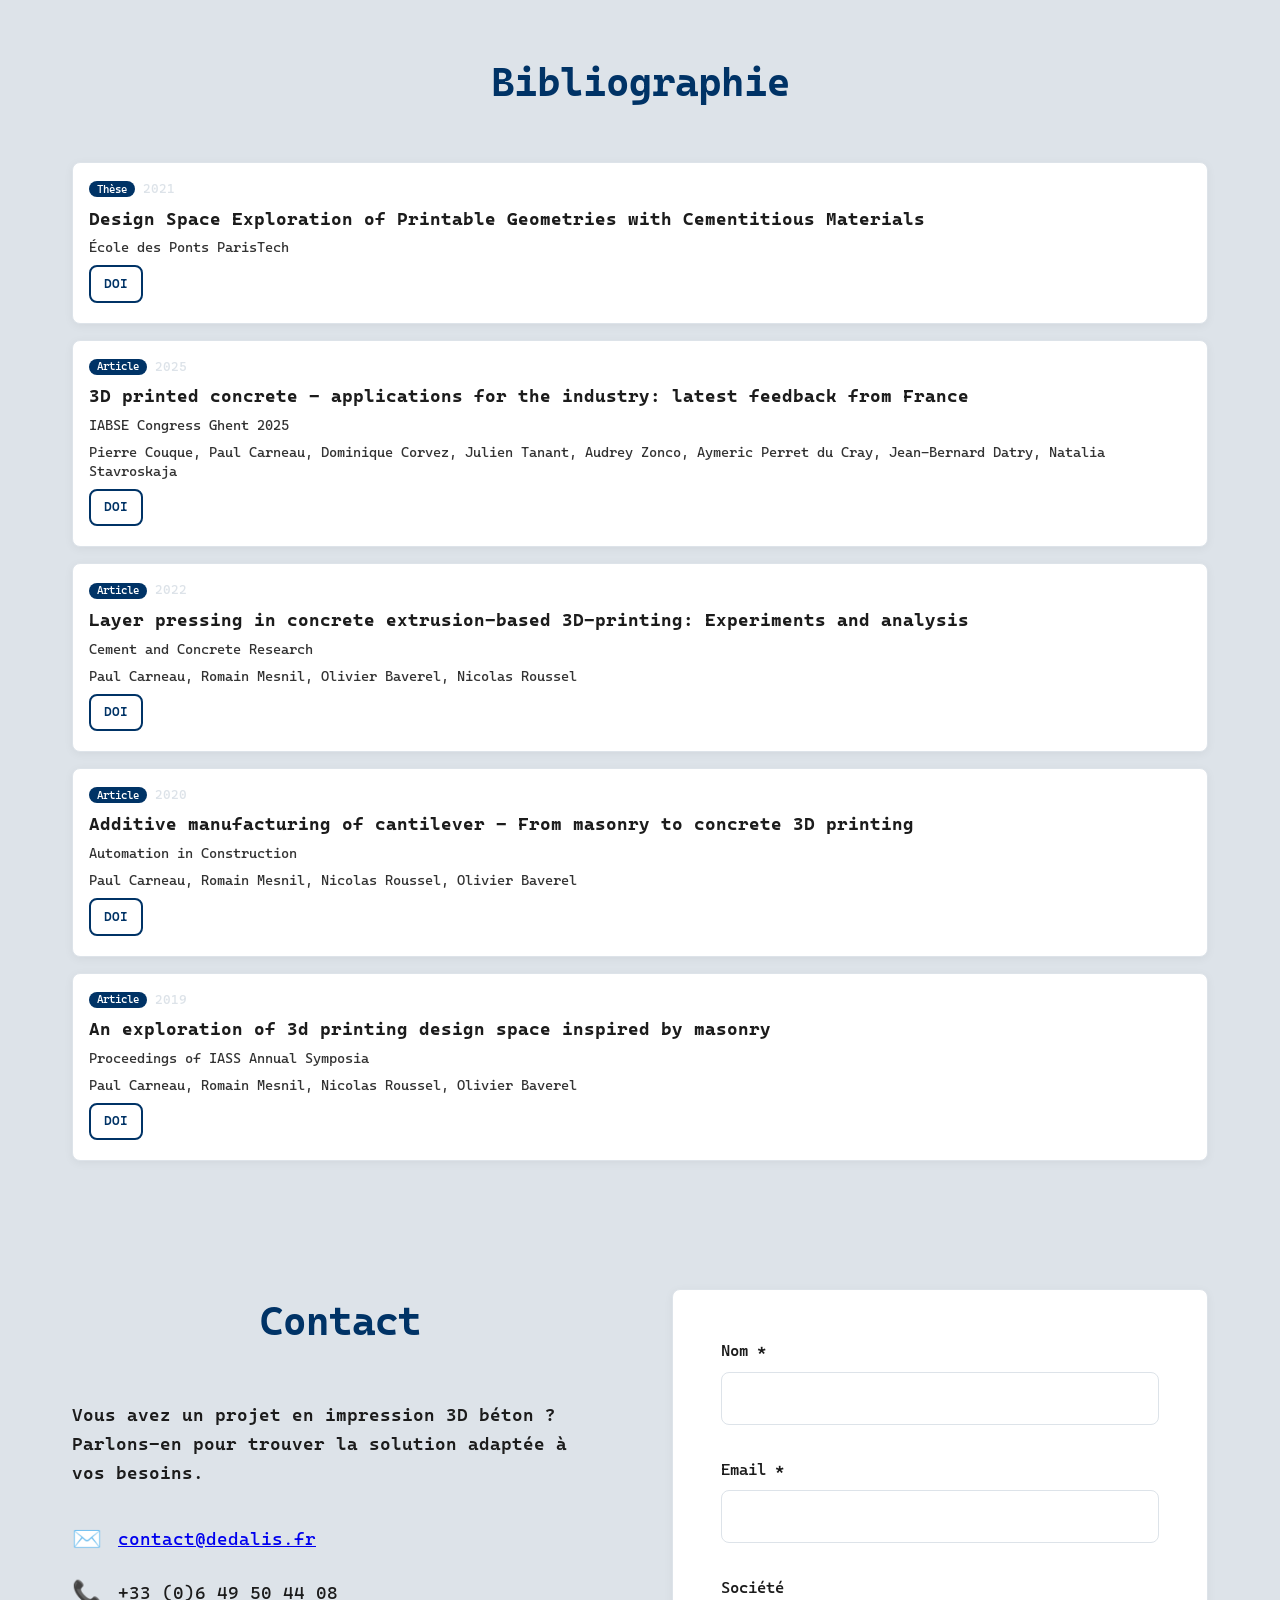
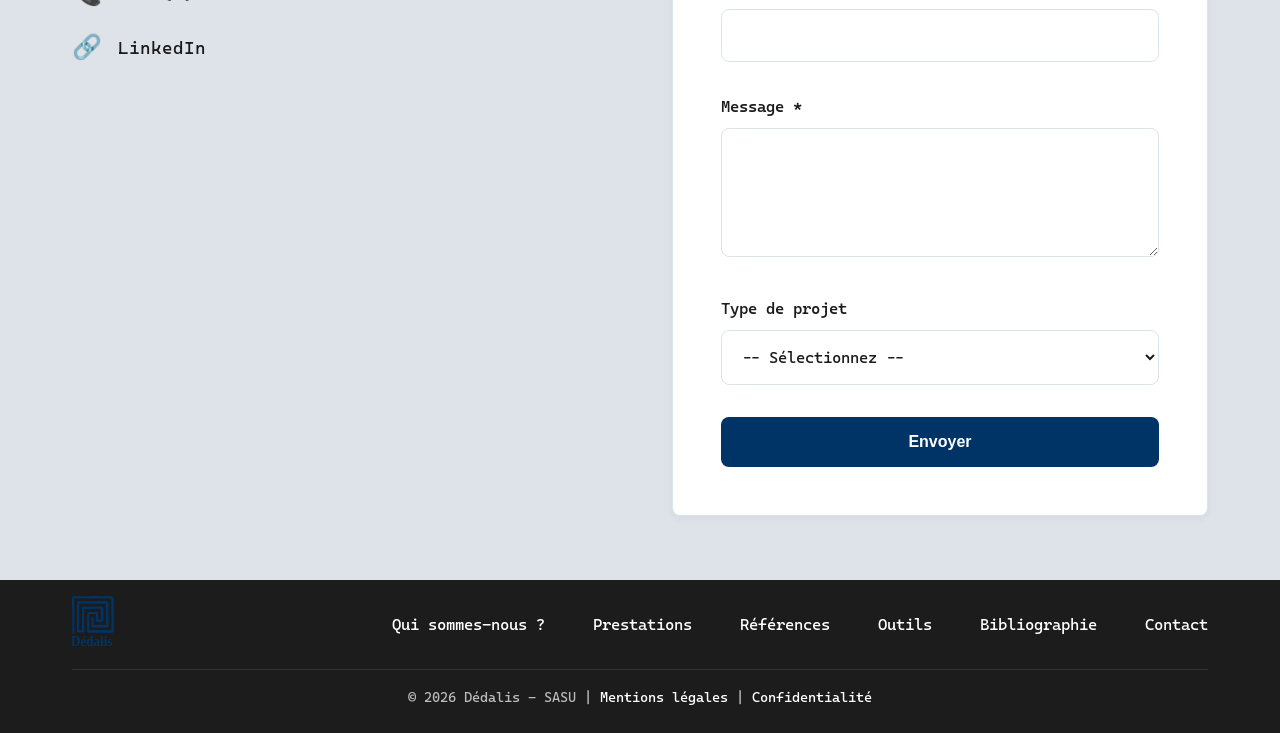
==== commit c0eab2ac: "small updates" ====
--- a/index.html
+++ b/index.html
@@ -349,7 +349,7 @@
                 </div>
             </div>
             <div class="footer-bottom">
-                <p>© 2026 Dédalis - SASU | <a href="#">Mentions légales</a> | <a href="#">Confidentialité</a></p>
+                <p>© 2026 Dédalis - SASU | <a href="mentions-legales.html">Mentions légales</a> | <a href="privacy-policy.html">Confidentialité</a></p>
             </div>
         </div>
     </footer>
--- a/styles.css
+++ b/styles.css
@@ -152,6 +152,49 @@
     color: var(--gris-aube);
 }
 
+/* Sélecteur de langue */
+.lang-selector {
+    display: flex;
+    align-items: center;
+    gap: 0.5rem;
+    margin-left: 1rem;
+}
+
+.lang-link {
+    color: var(--blanc);
+    text-decoration: none;
+    font-weight: 500;
+    padding: 0.3rem 0.6rem;
+    border-radius: var(--border-radius);
+    transition: all 0.3s;
+    font-size: 0.9rem;
+}
+
+.lang-link:hover {
+    background-color: rgba(255, 255, 255, 0.1);
+}
+
+.lang-link.active {
+    background-color: var(--gris-aube);
+    color: var(--bleu-outremer);
+}
+
+.lang-selector span {
+    color: var(--blanc);
+    opacity: 0.7;
+}
+
+/* Responsive pour le sélecteur */
+@media (max-width: 768px) {
+    .lang-selector {
+        margin-left: 0.5rem;
+    }
+    .lang-link {
+        font-size: 0.8rem;
+        padding: 0.2rem 0.4rem;
+    }
+}
+
 /* HERO */
 .hero {
     position: relative;
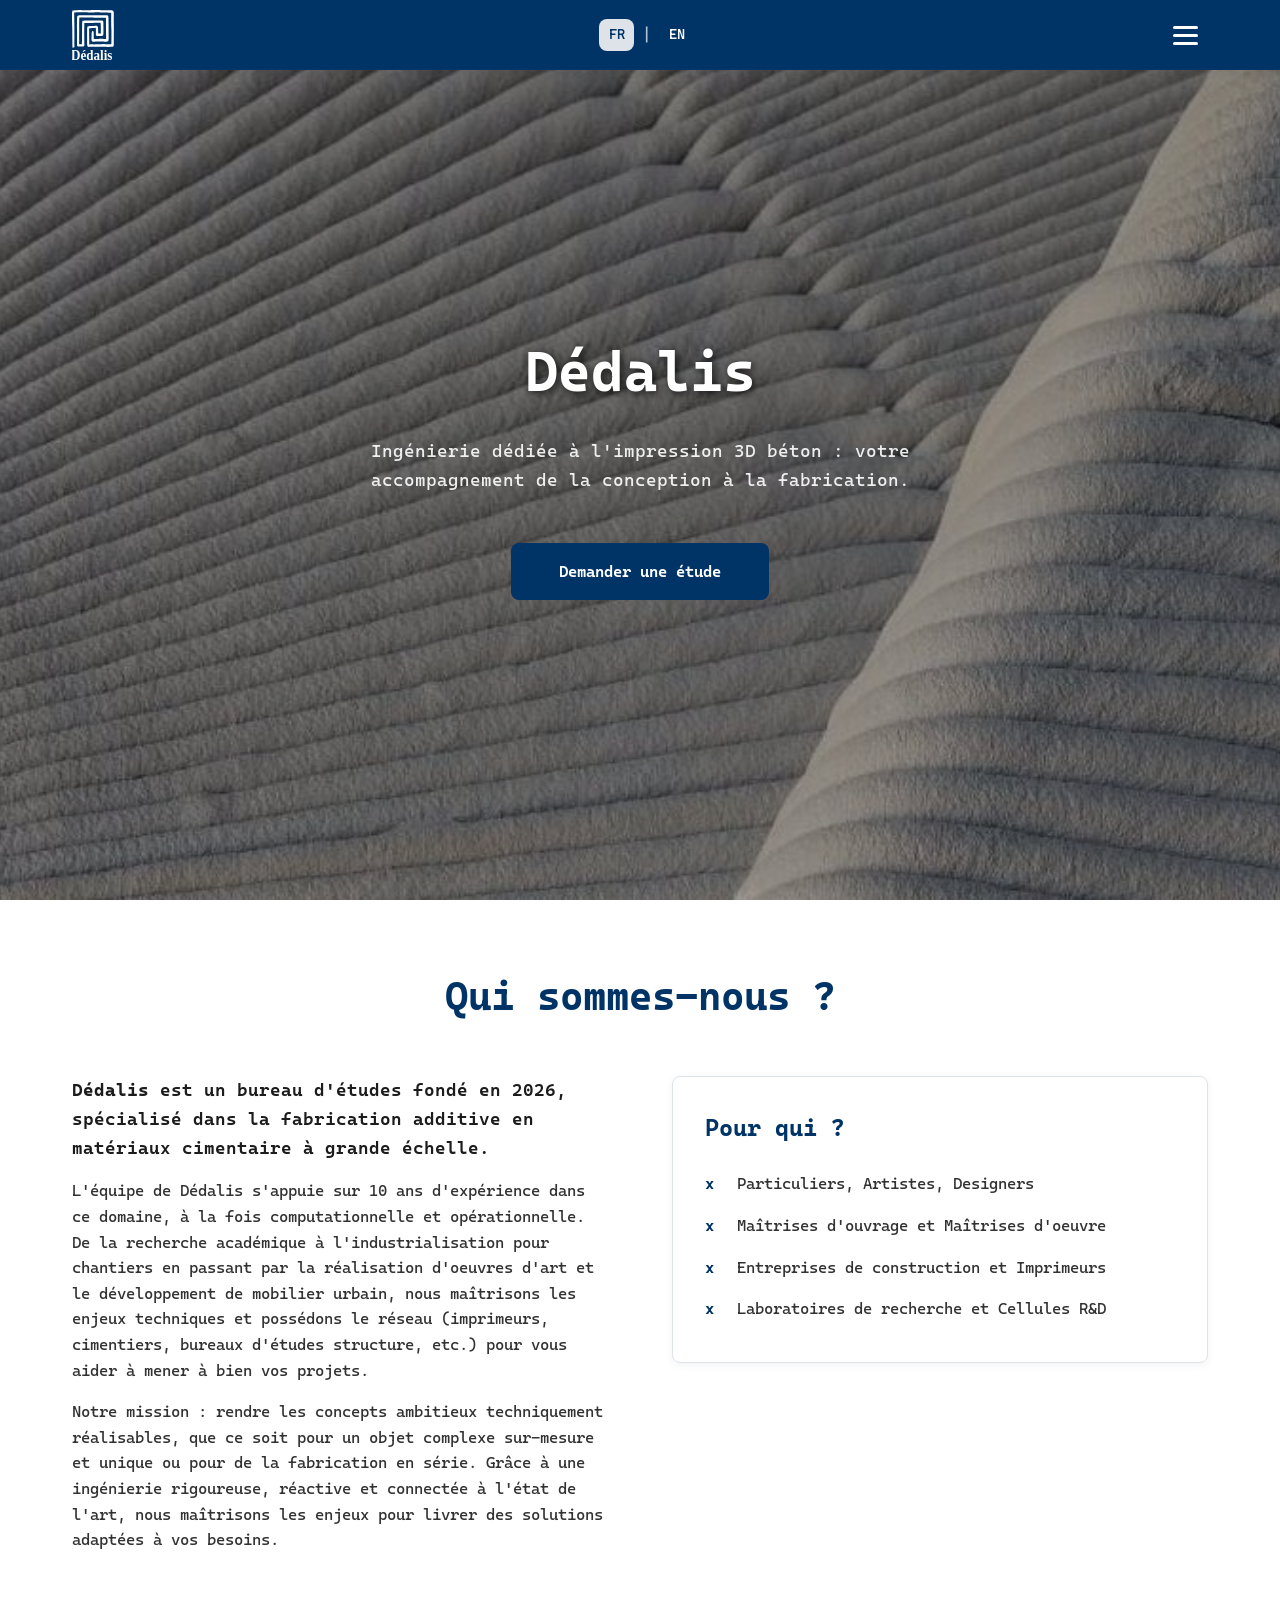
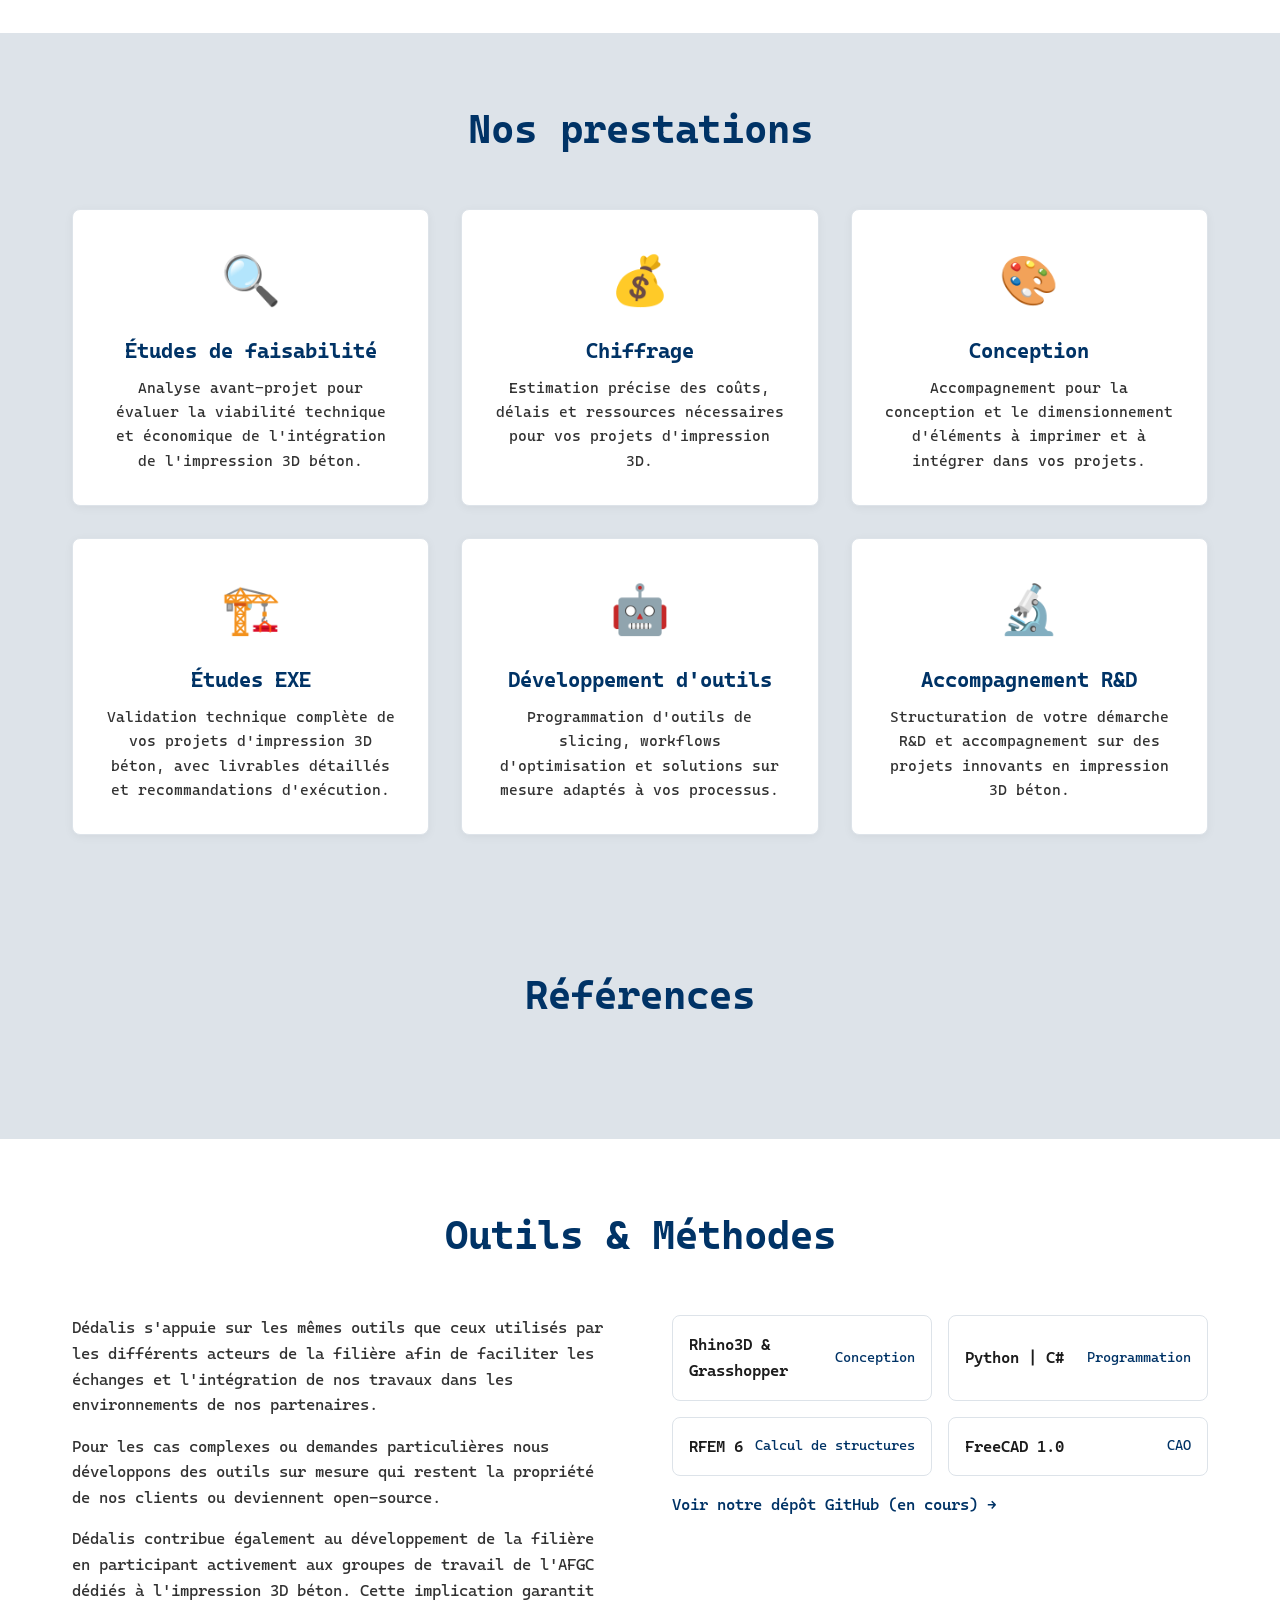
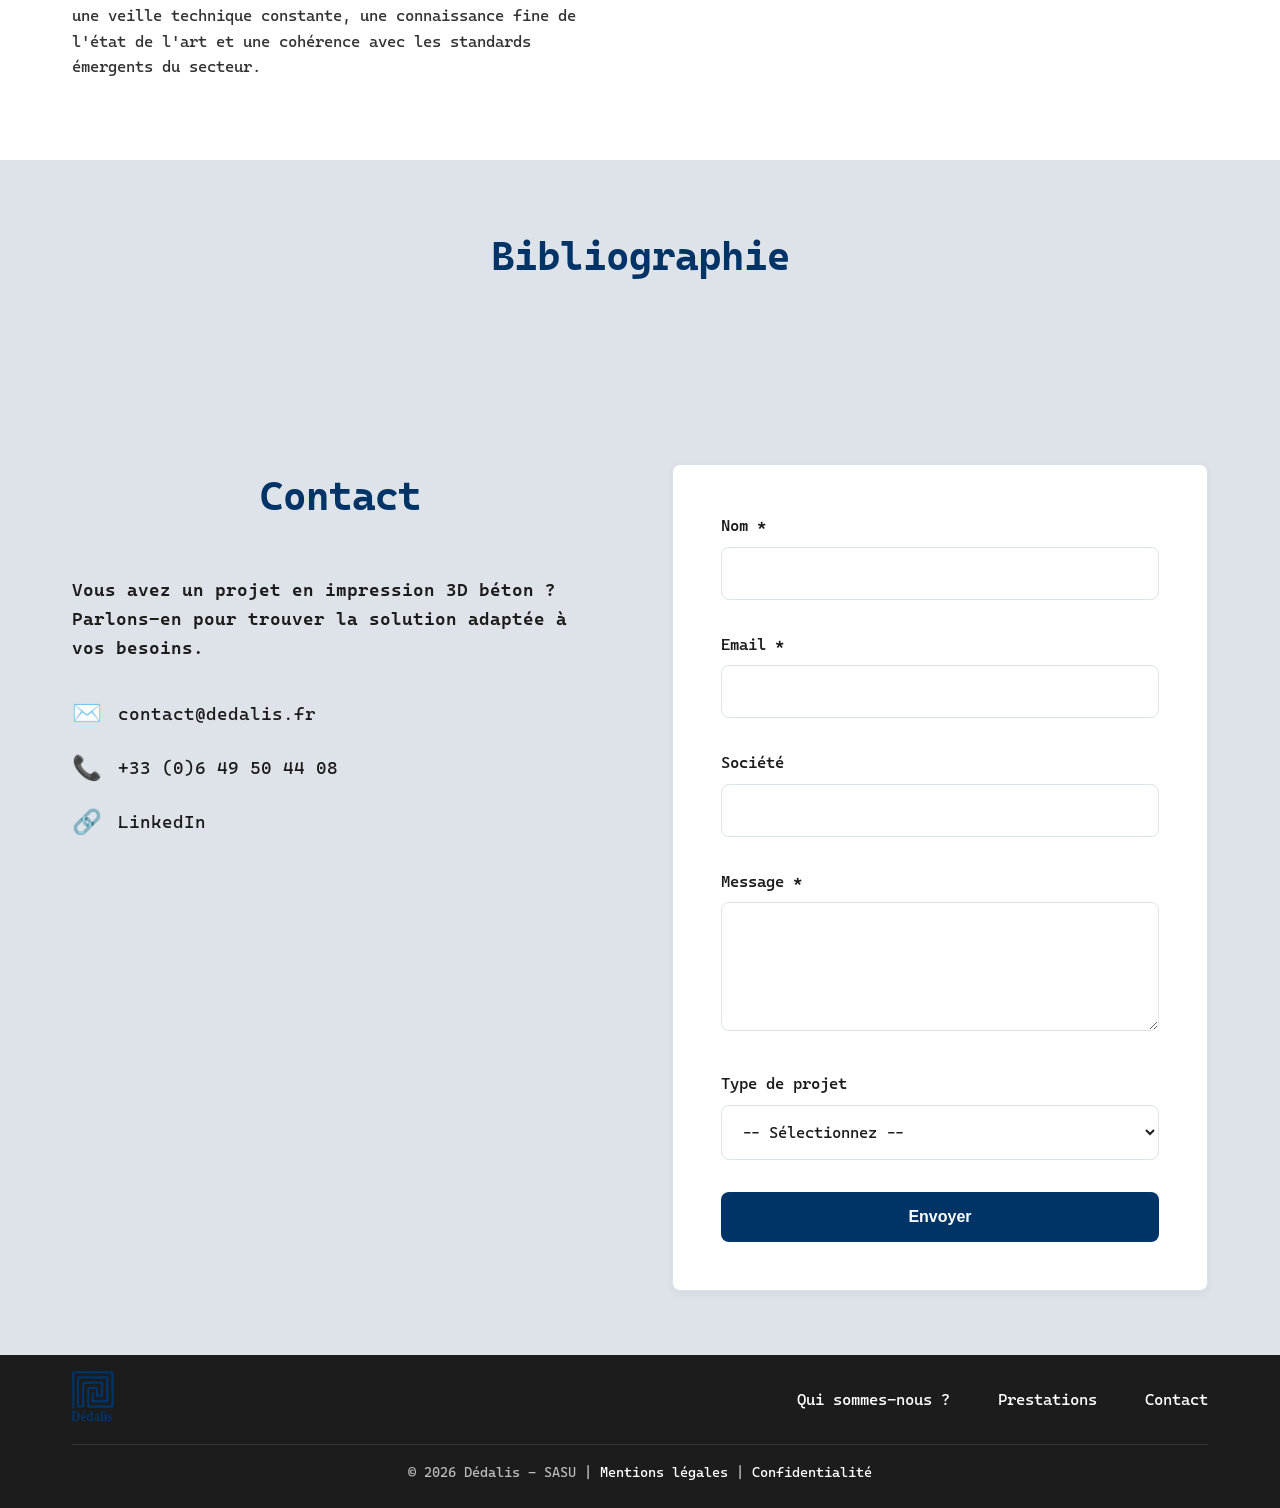
==== commit 9a3a7152: "SEO optimization: meta tags, alt attributes, robots.txt, sitemap.xml" ====
--- a/index.html
+++ b/index.html
@@ -3,158 +3,31 @@
 <head>
     <meta charset="UTF-8">
     <meta name="viewport" content="width=device-width, initial-scale=1.0">
-    <meta name="description" content="Dédalis - Bureau d'études technique spécialisé en impression 3D béton">
-    <title>Dédalis</title>
+    <meta name="description" content="Dédalis - Bureau d'études spécialisé en impression 3D béton. Études de faisabilité, chiffrage, conception et outils sur mesure pour vos projets.">
+    <meta name="keywords" content="impression 3D béton, bureau d'études, étude EXE, faisabilité, chiffrage, outils, additive manufacturing, concrete 3D printing, BET, 3DCP">
+    <meta name="author" content="Dédalis SASU">
+    <meta name="robots" content="index, follow">
+    <meta property="og:title" content="Dédalis - Ingénierie 3D Béton">
+    <meta property="og:description" content="Bureau d'études technique spécialisé en impression 3D béton. Accompagnement de la conception à la fabrication.">
+    <meta property="og:type" content="website">
+    <meta property="og:url" content="https://dedalis.fr">
+    <meta property="og:image" content="https://dedalis.fr/assets/images/logo.svg">
+    <meta property="og:locale" content="fr_FR">
+    <meta name="twitter:card" content="summary_large_image">
+    <meta name="twitter:title" content="Dédalis - Ingénierie 3D Béton">
+    <meta name="twitter:description" content="Bureau d'études spécialisé en impression 3D béton">
+    <meta name="twitter:image" content="https://dedalis.fr/assets/images/logo.svg">
+    <title>Dédalis - Bureau d'études en impression 3D béton</title>
     <link rel="stylesheet" href="styles.css">
     <link rel="preconnect" href="https://fonts.googleapis.com">
     <link rel="preconnect" href="https://fonts.gstatic.com" crossorigin>
     <link href="https://fonts.googleapis.com/css2?family=Cascadia+Code:wght@400;700&display=swap" rel="stylesheet">
 </head>
-
-
-<script type="module">
-    // Charger les données et générer la bibliographie
-    async function renderBibliographie() {
-        try {
-            const response = await fetch('/data/bibliographie.json');
-            if (!response.ok) throw new Error('Échec du chargement');
-
-            const data = await response.json();
-
-            // Tri des articles par année (récent → ancien)
-            const sortedArticles = [...data.articles].sort((a, b) => parseInt(b.annee) - parseInt(a.annee));
-
-            // Génération du HTML
-            let html = '';
-
-            // Thèse
-            if (data.these && data.these.length > 0) {
-                data.these.forEach(these => {
-                    html += `
-                        <article class="bibliographie-item">
-                            <div class="bibliographie-meta">
-                                <span class="bibliographie-type">Thèse</span>
-                                <span class="bibliographie-date">${these.annee}</span>
-                            </div>
-                            <h3>${these.titre}</h3>
-                            ${these.etablissement ? `<p class="bibliographie-authors">${these.etablissement}</p>` : ''}
-                            ${these.lien ? `<div class="bibliographie-links">${formatLinks(these.lien)}</div>` : ''}
-                        </article>
-                    `;
-                });
-            }
-
-            // Articles
-            if (sortedArticles.length > 0) {
-                sortedArticles.forEach(article => {
-                    html += `
-                        <article class="bibliographie-item">
-                            <div class="bibliographie-meta">
-                                <span class="bibliographie-type">Article</span>
-                                <span class="bibliographie-date">${article.annee}</span>
-                            </div>
-                            <h3>${article.titre}</h3>
-                            ${article.revue ? `<p class="bibliographie-revue">${article.revue}</p>` : ''}
-                            ${article.coauteurs && article.coauteurs.length > 0 ? `<p class="bibliographie-authors">${article.coauteurs.join(', ')}</p>` : ''}
-                            ${article.liens && article.liens.length > 0 ? `<div class="bibliographie-links">${article.liens.map(formatLinks).join('')}</div>` : ''}
-                        </article>
-                    `;
-                });
-            }
-
-            // Projets
-            if (data.projets && data.projets.length > 0) {
-                data.projets.forEach(projet => {
-                    html += `
-                        <article class="bibliographie-item">
-                            <div class="bibliographie-meta">
-                                <span class="bibliographie-type">Projet</span>
-                                <span class="bibliographie-date">${projet.annee}</span>
-                            </div>
-                            <h3>${projet.titre}</h3>
-                            ${projet.description ? `<p class="bibliographie-description">${projet.description}</p>` : ''}
-                            ${projet.lien ? `<div class="bibliographie-links">${formatLinks(projet.lien)}</div>` : ''}
-                        </article>
-                    `;
-                });
-            }
-
-            // Insérer le HTML généré
-            document.getElementById('bibliographie-dynamic').innerHTML = html;
-
-        } catch (error) {
-            console.error('Erreur:', error);
-        }
-    }
-
-    // Fonction pour formater les liens (DOI, ResearchGate, etc.)
-    function formatLinks(link) {
-        if (typeof link === 'string') {
-            const url = new URL(link);
-            let label = 'Lien';
-
-            if (link.includes('doi.org')) label = 'DOI';
-            else if (link.includes('researchgate.net')) label = 'ResearchGate';
-            else if (link.includes('wikipedia.org')) label = 'Wikipedia';
-            else if (link.includes('hal.science')) label = 'HAL';
-
-            return `<a href="${link}" target="_blank" class="btn-secondary">${label}</a>`;
-        }
-        return '';
-    }
-
-    // Initialiser au chargement de la page
-    document.addEventListener('DOMContentLoaded', renderBibliographie);
-
-    // Charger et afficher les références
-    async function loadReferences() {
-        try {
-            const response = await fetch('/data/references.json');
-            if (!response.ok) throw new Error('Échec du chargement');
-
-            const data = await response.json();
-            const container = document.getElementById('references-container');
-
-            if (container && data.references) {
-                container.innerHTML = data.references.map(ref => `
-                    <article class="reference-card">
-                        ${ref.image ? `
-                            <img src="${ref.image}" alt="${ref.titre}"
-                                 class="reference-image" loading="lazy">
-                        ` : ''}
-                        <div class="reference-header">
-                            <span class="reference-tag">${ref.type}</span>
-                            <span class="reference-year">${ref.annee}</span>
-                        </div>
-                        <h3>${ref.titre}</h3>
-                        <p class="reference-description">${ref.description}</p>
-                        ${ref.acteurs && ref.acteurs.length > 0 ? `
-                            <p class="reference-acteurs">
-                                <strong>Acteurs :</strong> ${ref.acteurs.join(', ')}
-                            </p>
-                        ` : ''}
-                        ${ref.statut && ref.statut.length > 0 ? `
-                            <div class="reference-result">
-                                ${ref.statut.map(s => `<span>${s}</span>`).join('')}
-                            </div>
-                        ` : ''}
-                    </article>
-                `).join('');
-            }
-        } catch (error) {
-            console.error('Erreur:', error);
-        }
-    }
-
-    // Initialiser au chargement de la page
-    document.addEventListener('DOMContentLoaded', loadReferences);
-</script>
-
 <body>
     <nav class="navbar">
         <div class="container">
             <a href="#hero" class="logo">
-                <img src="assets/images/logo.svg" alt="Dédalis" class="logo-img">
+                <img src="assets/images/logo.svg" alt="Dédalis - Bureau d'études spécialisé en impression 3D béton" class="logo-img">
             </a>
             <div class="lang-selector">
                 <a href="index.html" class="lang-link active">FR</a>
@@ -166,10 +39,10 @@
                 <span class="hamburger-line"></span>
                 <span class="hamburger-line"></span>
             </button>
-            <ul class="nav-links">                
+            <ul class="nav-links">
                 <li><a href="#apropos">Dédalis</a></li>
                 <li><a href="#prestations">Prestations</a></li>
-                <li><a href="#references">Références</a></li>                
+                <li><a href="#references">Références</a></li>
                 <li><a href="#bibliographie">Bibliographie</a></li>
                 <li><a href="#contact" class="btn-contact">Contact</a></li>
             </ul>
@@ -187,7 +60,7 @@
     </div>
 
     <section id="hero" class="hero">
-        <img src="assets/images/Arriere_plan.jpeg" class="hero-bg" alt="Impression 3D béton">
+        <img src="assets/images/Arriere_plan.jpeg" class="hero-bg" alt="Impression 3D béton - Structure architecturale moderne en construction" loading="lazy">
         <div class="hero-overlay"></div>
         <div class="container">
             <div class="hero-content">
@@ -204,18 +77,15 @@
             <div class="content-grid">
                 <div class="text-content">
                     <p class="lead"><strong>Dédalis</strong> est un bureau d'études fondé en 2026, spécialisé dans la fabrication additive en matériaux cimentaire à grande échelle.</p>
-                    <p>L'équipe de Dédalis s'appuie sur 10 ans d'expérience dans ce domaine, à la fois computationnelle et opérationnelle. De la recherche 
-                        académique à l'industrialisation pour chantiers en passant par la réalisation d'oeuvres d'art et le 
-                        développement de mobilier urbain, nous maîtrisons les enjeux techniques et possédons le réseau (imprimeurs, cimentiers, bureaux d'études structure, etc.)
-                        pour vous aider à mener à bien vos projets.</p>
-                    <p>Notre mission : rendre les concepts ambitieux techniquement réalisables, que ce soit pour un objet complexe sur-mesure et unique ou pour de la fabrication en série. Grâce à une ingénierie rigoureuse, réactive et connectée à l'état de l'art, nous maîtrisonsles enjeux pour livrer des solutions adaptées à vos besoins. </p>
+                    <p>L'équipe de Dédalis s'appuie sur 10 ans d'expérience dans ce domaine, à la fois computationnelle et opérationnelle. De la recherche académique à l'industrialisation pour chantiers en passant par la réalisation d'oeuvres d'art et le développement de mobilier urbain, nous maîtrisons les enjeux techniques et possédons le réseau (imprimeurs, cimentiers, bureaux d'études structure, etc.) pour vous aider à mener à bien vos projets.</p>
+                    <p>Notre mission : rendre les concepts ambitieux techniquement réalisables, que ce soit pour un objet complexe sur-mesure et unique ou pour de la fabrication en série. Grâce à une ingénierie rigoureuse, réactive et connectée à l'état de l'art, nous maîtrisons les enjeux pour livrer des solutions adaptées à vos besoins.</p>
                 </div>
                 <div class="visual-content">
                     <div class="card">
                         <h3>Pour qui ?</h3>
                         <ul class="checklist">
                             <li>Particuliers, Artistes, Designers</li>
-                            <li>Maîtrises d'ouvrage et Maîtrises d'oeuvre</li>                            
+                            <li>Maîtrises d'ouvrage et Maîtrises d'oeuvre</li>
                             <li>Entreprises de construction et Imprimeurs</li>
                             <li>Laboratoires de recherche et Cellules R&D</li>
                         </ul>
@@ -243,12 +113,12 @@
                     <div class="prestation-icon">🎨</div>
                     <h3>Conception</h3>
                     <p>Accompagnement pour la conception et le dimensionnement d'éléments à imprimer et à intégrer dans vos projets.</p>
-                </article>  
+                </article>
                 <article class="prestation-card">
                     <div class="prestation-icon">🏗️</div>
                     <h3>Études EXE</h3>
                     <p>Validation technique complète de vos projets d'impression 3D béton, avec livrables détaillés et recommandations d'exécution.</p>
-                </article>              
+                </article>
                 <article class="prestation-card">
                     <div class="prestation-icon">🤖</div>
                     <h3>Développement d'outils</h3>
@@ -275,7 +145,7 @@
             <h2>Outils & Méthodes</h2>
             <div class="content-grid">
                 <div class="text-content">
-                    <p>Dédalis s'appuie sur les mêmes outils que ceux utilisés par les différents acteurs de la filière afin de faciliter les échanges et l'intégration de nos travaux dans les environnements de nos partenaires. </p>
+                    <p>Dédalis s'appuie sur les mêmes outils que ceux utilisés par les différents acteurs de la filière afin de faciliter les échanges et l'intégration de nos travaux dans les environnements de nos partenaires.</p>
                     <p>Pour les cas complexes ou demandes particulières nous développons des outils sur mesure qui restent la propriété de nos clients ou deviennent open-source.</p>
                     <p>Dédalis contribue également au développement de la filière en participant activement aux groupes de travail de l'AFGC dédiés à l'impression 3D béton. Cette implication garantit une veille technique constante, une connaissance fine de l'état de l'art et une cohérence avec les standards émergents du secteur.</p>
                 </div>
@@ -306,13 +176,16 @@
                     <h2>Contact</h2>
                     <p class="lead">Vous avez un projet en impression 3D béton ? Parlons-en pour trouver la solution adaptée à vos besoins.</p>
                     <div class="contact-info">
-                        <div class="contact-item"><span class="contact-icon">✉️</span><a href="mailto:contact&#64;dedalis&#46;fr">contact@dedalis.fr</a></div>
-                        <div class="contact-item"><span class="contact-icon">📞</span><span>+33&#xA0;(0)6&#xA0;49&#xA0;50&#xA0;44&#xA0;08</span></div>
+                        <div class="contact-item"><span class="contact-icon">✉️</span><span>contact@dedalis.fr</span></div>
+                        <div class="contact-item"><span class="contact-icon">📞</span><span>+33 (0)6 49 50 44 08</span></div>
                         <div class="contact-item"><span class="contact-icon">🔗</span><span>LinkedIn</span></div>
                     </div>
                 </div>
                 <div class="visual-content">
-                    <form class="contact-form">
+                    <form class="contact-form" action="https://formsubmit.co/contact@dedalis.fr" method="POST">
+                        <input type="hidden" name="_subject" value="Nouveau message depuis dedalis.fr">
+                        <input type="hidden" name="_captcha" value="false">
+                        <input type="hidden" name="_next" value="https://dedalis.fr/#contact">
                         <div class="form-group"><label for="nom">Nom *</label><input type="text" id="nom" name="nom" required></div>
                         <div class="form-group"><label for="email">Email *</label><input type="email" id="email" name="email" required></div>
                         <div class="form-group"><label for="societe">Société</label><input type="text" id="societe" name="societe"></div>
@@ -338,13 +211,10 @@
     <footer class="footer">
         <div class="container">
             <div class="footer-content">
-                <div class="footer-logo"><img src="assets/images/logo.svg" alt="Dédalis"></div>
+                <div class="footer-logo"><img src="assets/images/logo.svg" alt="Dédalis - Bureau d'études en impression 3D béton"></div>
                 <div class="footer-links">
                     <a href="#apropos">Qui sommes-nous ?</a>
                     <a href="#prestations">Prestations</a>
-                    <a href="#references">Références</a>
-                    <a href="#outils">Outils</a>
-                    <a href="#bibliographie">Bibliographie</a>
                     <a href="#contact">Contact</a>
                 </div>
             </div>
@@ -354,21 +224,16 @@
         </div>
     </footer>
 
-    <script>
-        // Hamburger menu toggle
+    <script type="module">
         document.addEventListener('DOMContentLoaded', function() {
             const hamburger = document.querySelector('.hamburger');
             const mobileNav = document.querySelector('.mobile-nav');
-            const navLinks = document.querySelector('.nav-links');
-            
             if (hamburger && mobileNav) {
                 hamburger.addEventListener('click', function() {
                     mobileNav.classList.toggle('active');
                     hamburger.classList.toggle('active');
                 });
             }
-            
-            // Close mobile nav when clicking a link
             const mobileLinks = document.querySelectorAll('.mobile-nav-links a');
             mobileLinks.forEach(link => {
                 link.addEventListener('click', function() {
@@ -376,8 +241,6 @@
                     if (hamburger) hamburger.classList.remove('active');
                 });
             });
-            
-            // Smooth scroll for all anchor links
             document.querySelectorAll('a[href^="#"]').forEach(anchor => {
                 anchor.addEventListener('click', function (e) {
                     e.preventDefault();
@@ -386,6 +249,67 @@
                 });
             });
         });
+
+        async function renderBibliographie() {
+            try {
+                const response = await fetch('/data/bibliographie.json');
+                if (!response.ok) throw new Error('Échec du chargement');
+                const data = await response.json();
+                const sortedArticles = [...data.articles].sort((a, b) => parseInt(b.annee) - parseInt(a.annee));
+                let html = '';
+                if (data.these && data.these.length > 0) {
+                    data.these.forEach(these => {
+                        html += '<article class="bibliographie-item"><div class="bibliographie-meta"><span class="bibliographie-type">Thèse</span><span class="bibliographie-date">' + these.annee + '</span></div><h3>' + these.titre + '</h3>' + (these.etablissement ? '<p class="bibliographie-authors">' + these.etablissement + '</p>' : '') + (these.lien ? '<div class="bibliographie-links">' + formatLinks(these.lien) + '</div>' : '') + '</article>';
+                    });
+                }
+                if (sortedArticles.length > 0) {
+                    sortedArticles.forEach(article => {
+                        html += '<article class="bibliographie-item"><div class="bibliographie-meta"><span class="bibliographie-type">Article</span><span class="bibliographie-date">' + article.annee + '</span></div><h3>' + article.titre + '</h3>' + (article.revue ? '<p class="bibliographie-revue">' + article.revue + '</p>' : '') + (article.coauteurs && article.coauteurs.length > 0 ? '<p class="bibliographie-authors">' + article.coauteurs.join(', ') + '</p>' : '') + (article.liens && article.liens.length > 0 ? '<div class="bibliographie-links">' + article.liens.map(formatLinks).join('') + '</div>' : '') + '</article>';
+                    });
+                }
+                if (data.projets && data.projets.length > 0) {
+                    data.projets.forEach(projet => {
+                        html += '<article class="bibliographie-item"><div class="bibliographie-meta"><span class="bibliographie-type">Projet</span><span class="bibliographie-date">' + projet.annee + '</span></div><h3>' + projet.titre + '</h3>' + (projet.description ? '<p class="bibliographie-description">' + projet.description + '</p>' : '') + (projet.lien ? '<div class="bibliographie-links">' + formatLinks(projet.lien) + '</div>' : '') + '</article>';
+                    });
+                }
+                document.getElementById('bibliographie-dynamic').innerHTML = html;
+            } catch (error) {
+                console.error('Erreur:', error);
+            }
+        }
+        function formatLinks(link) {
+            if (typeof link === 'string') {
+                let label = 'Lien';
+                if (link.includes('doi.org')) label = 'DOI';
+                else if (link.includes('researchgate.net')) label = 'ResearchGate';
+                else if (link.includes('wikipedia.org')) label = 'Wikipedia';
+                else if (link.includes('hal.science')) label = 'HAL';
+                return '<a href="' + link + '" target="_blank" class="btn-secondary">' + label + '</a>';
+            }
+            return '';
+        }
+        async function loadReferences() {
+            try {
+                const response = await fetch('/data/references.json');
+                if (!response.ok) throw new Error('Échec du chargement');
+                const data = await response.json();
+                const container = document.getElementById('references-container');
+                if (container && data.references) {
+                    container.innerHTML = data.references.map(ref => {
+                        let imgHtml = ref.image ? '<img src="' + ref.image + '" alt="' + ref.titre + ' - Projet d'impression 3D béton" class="reference-image" loading="lazy">' : '';
+                        let acteursHtml = ref.acteurs && ref.acteurs.length > 0 ? '<p class="reference-acteurs"><strong>Acteurs :</strong> ' + ref.acteurs.join(', ') + '</p>' : '';
+                        let statutHtml = ref.statut && ref.statut.length > 0 ? '<div class="reference-result">' + ref.statut.map(s => '<span>' + s + '</span>').join('') + '</div>' : '';
+                        return '<article class="reference-card">' + imgHtml + '<div class="reference-header"><span class="reference-tag">' + ref.type + '</span><span class="reference-year">' + ref.annee + '</span></div><h3>' + ref.titre + '</h3><p class="reference-description">' + ref.description + '</p>' + acteursHtml + statutHtml + '</article>';
+                    }).join('');
+                }
+            } catch (error) {
+                console.error('Erreur:', error);
+            }
+        }
+        document.addEventListener('DOMContentLoaded', function() {
+            renderBibliographie();
+            loadReferences();
+        });
     </script>
 </body>
 </html>
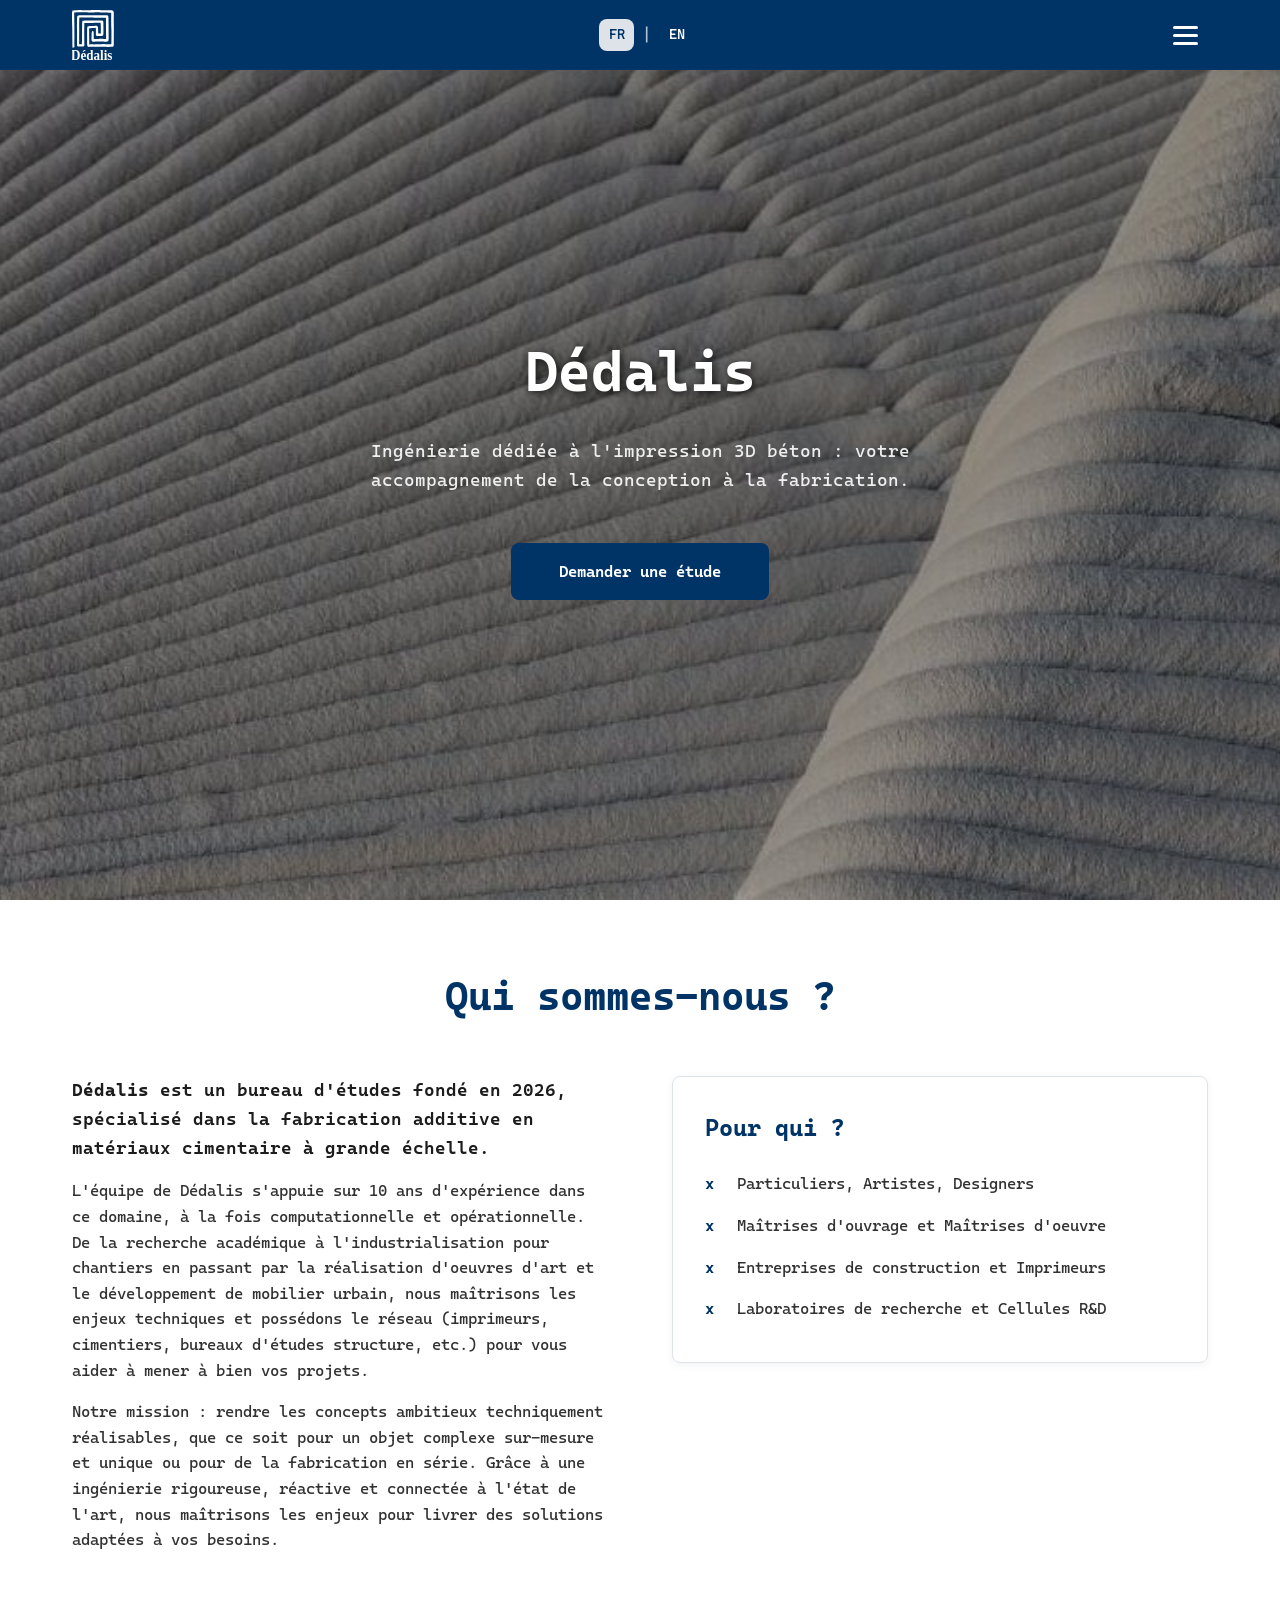
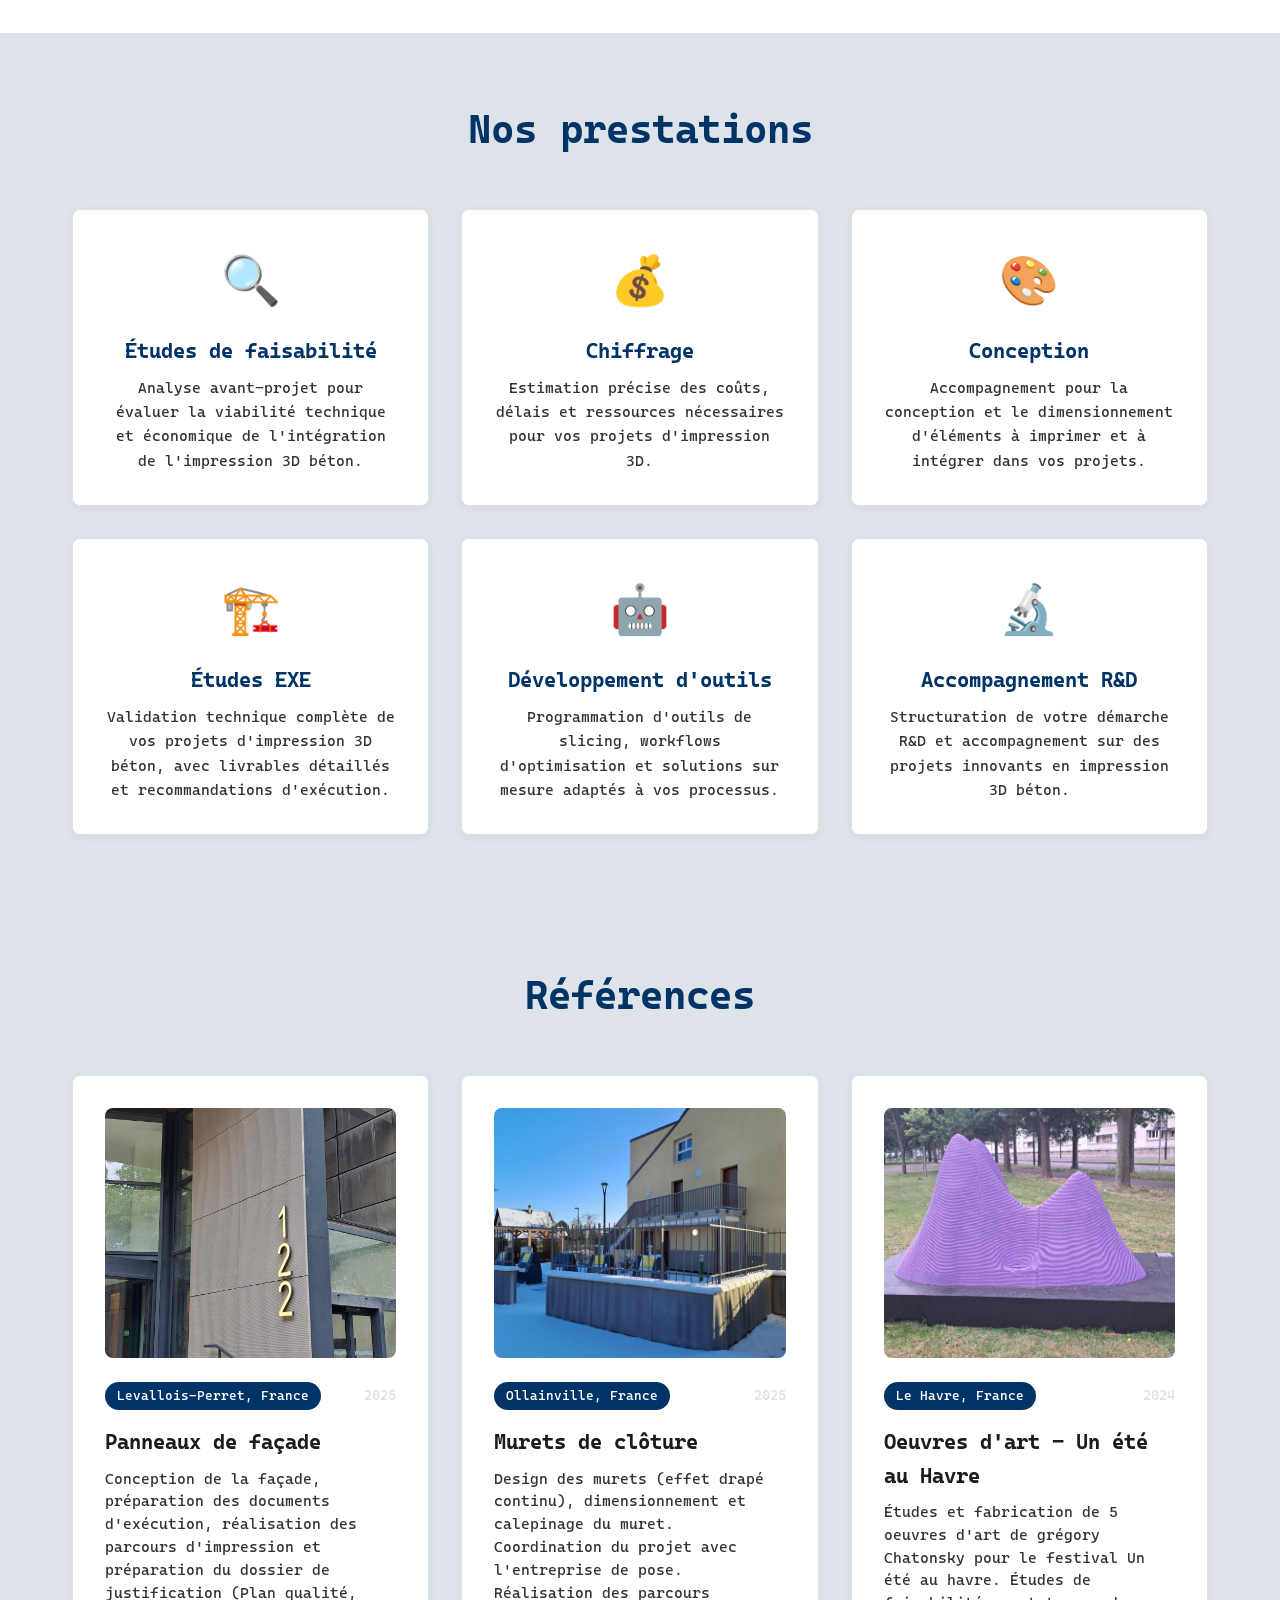
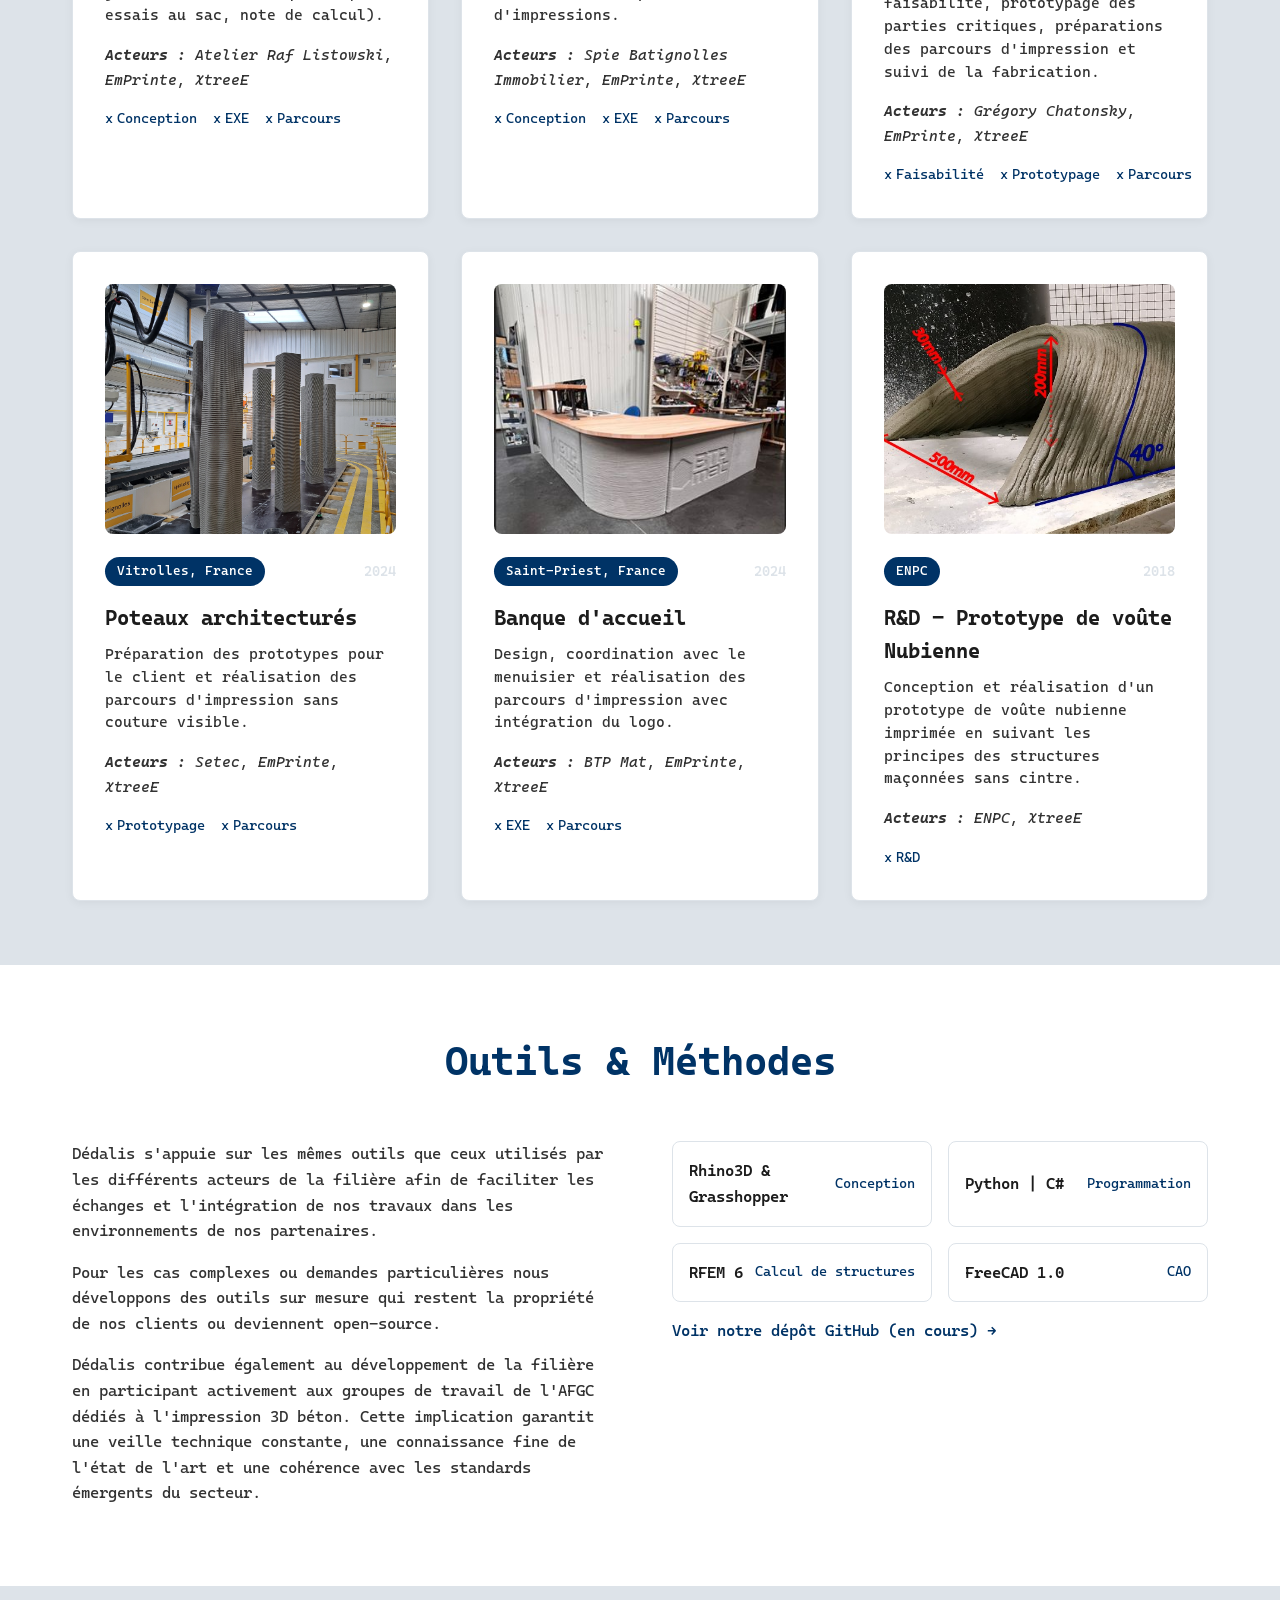
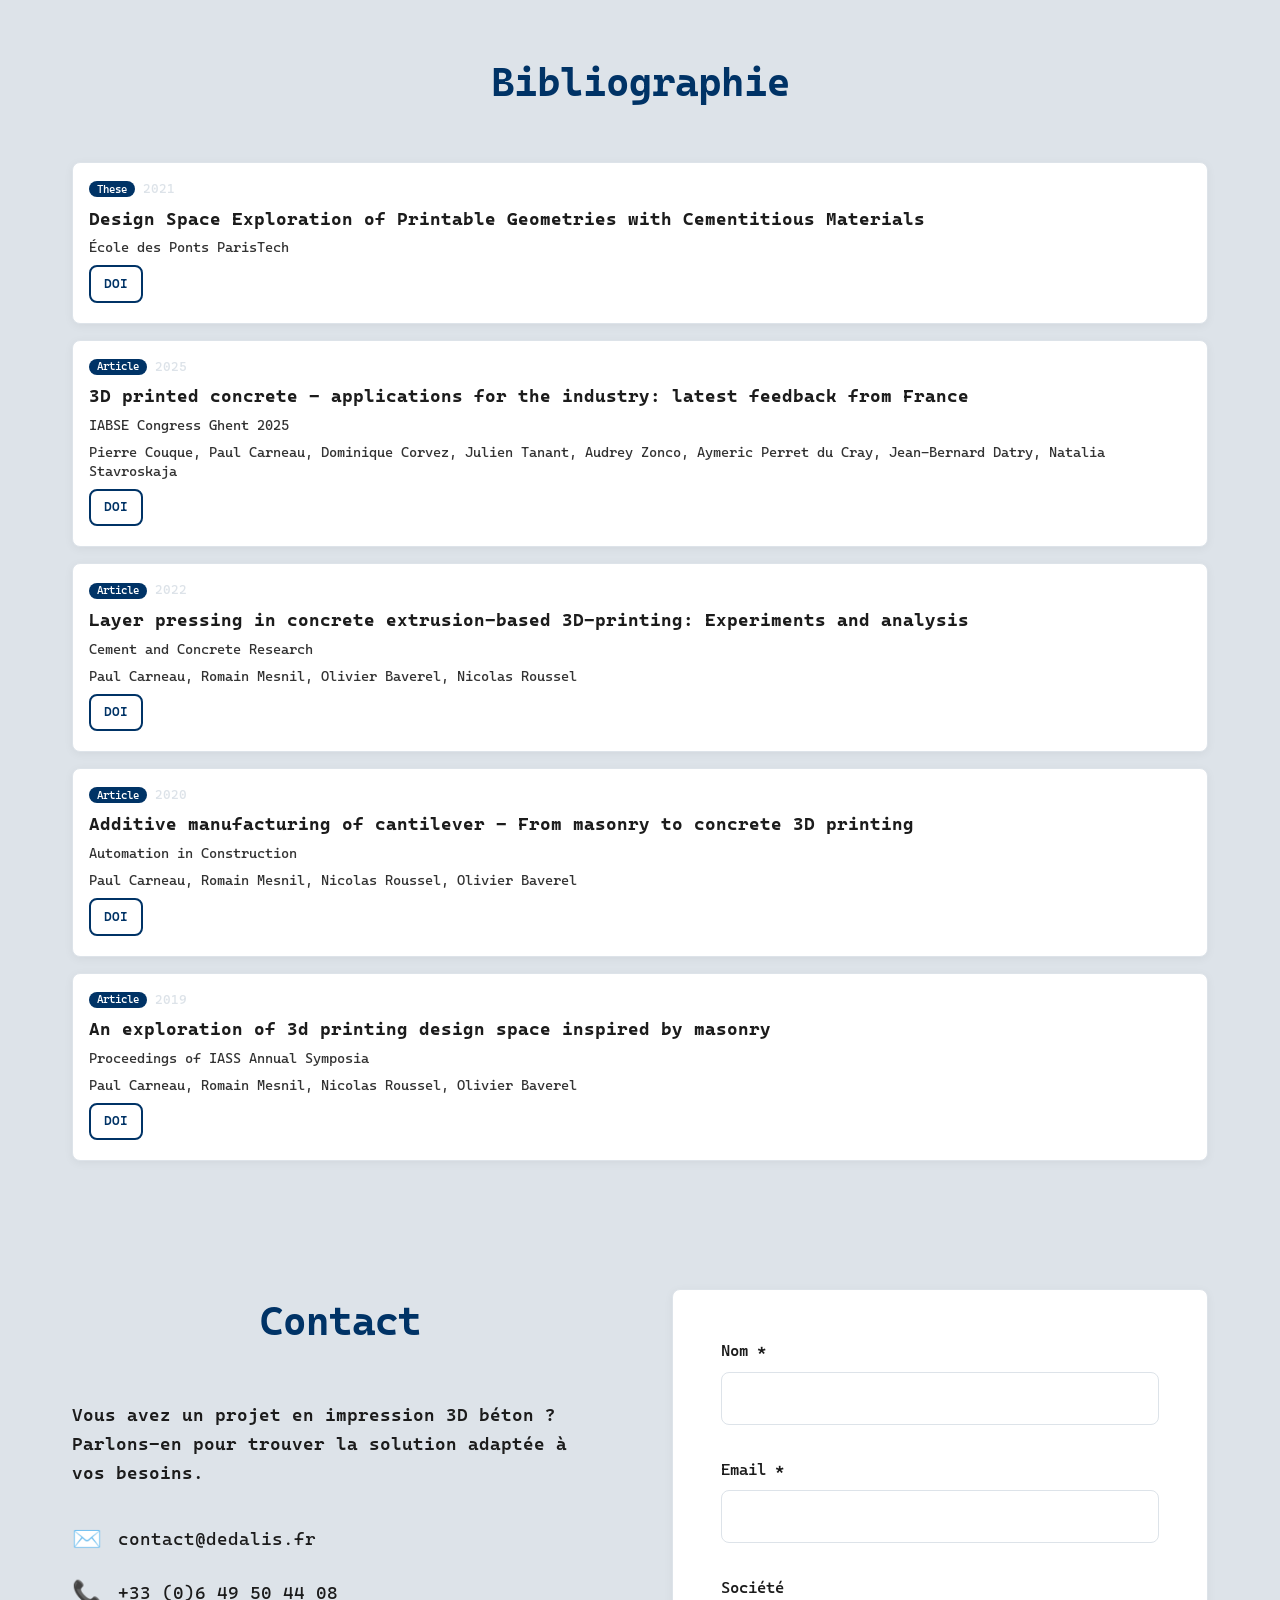
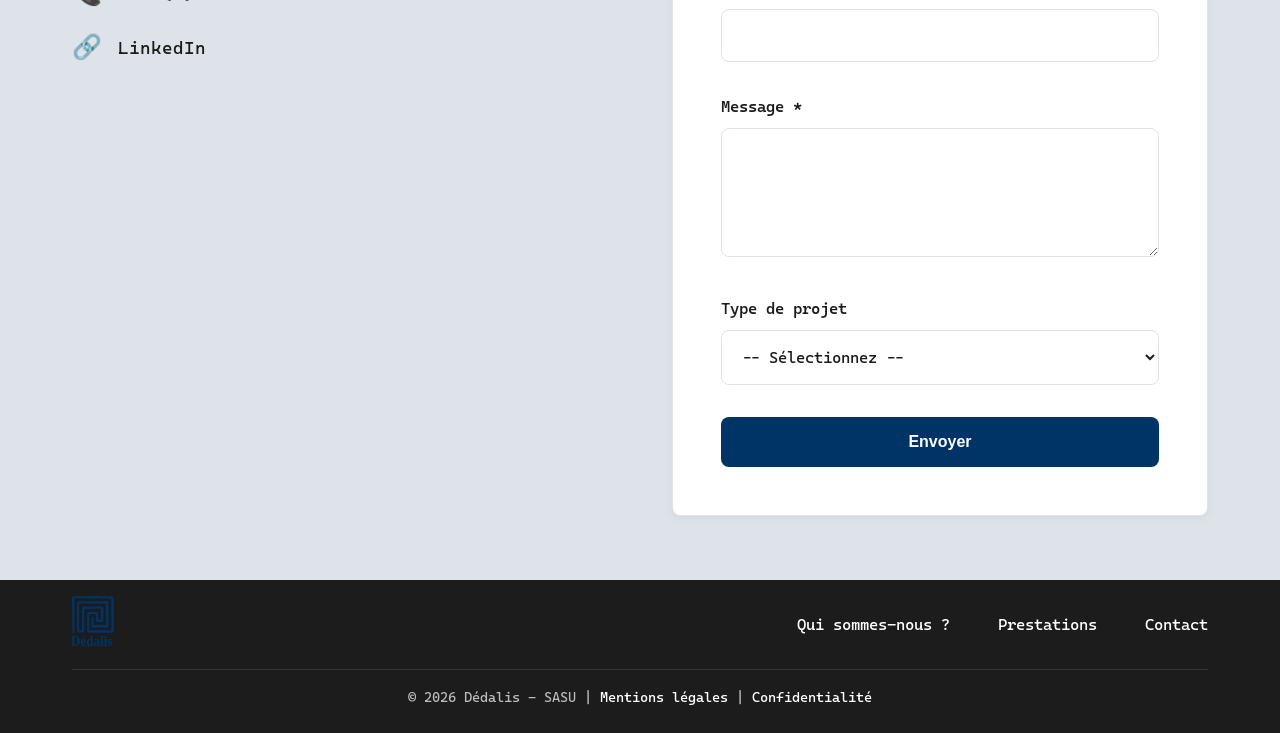
==== commit a49213ab: "SEO optimization: meta tags, alt attributes, robots.txt, sitemap.xml" ====
--- a/index.html
+++ b/index.html
@@ -27,7 +27,7 @@
     <nav class="navbar">
         <div class="container">
             <a href="#hero" class="logo">
-                <img src="assets/images/logo.svg" alt="Dédalis - Bureau d'études spécialisé en impression 3D béton" class="logo-img">
+                <img src="assets/images/logo.svg" alt="Dédalis - Bureau d'études en impression 3D béton" class="logo-img">
             </a>
             <div class="lang-selector">
                 <a href="index.html" class="lang-link active">FR</a>
@@ -40,7 +40,7 @@
                 <span class="hamburger-line"></span>
             </button>
             <ul class="nav-links">
-                <li><a href="#apropos">Dédalis</a></li>
+                <li><a href="#apropos">Qui sommes-nous ?</a></li>
                 <li><a href="#prestations">Prestations</a></li>
                 <li><a href="#references">Références</a></li>
                 <li><a href="#bibliographie">Bibliographie</a></li>
@@ -51,7 +51,7 @@
 
     <div class="mobile-nav">
         <ul class="mobile-nav-links">
-            <li><a href="#apropos">Dédalis</a></li>
+            <li><a href="#apropos">Qui sommes-nous ?</a></li>
             <li><a href="#prestations">Prestations</a></li>
             <li><a href="#references">Références</a></li>
             <li><a href="#bibliographie">Bibliographie</a></li>
@@ -65,7 +65,7 @@
         <div class="container">
             <div class="hero-content">
                 <h1>Dédalis</h1>
-                <p class="subtitle"> Ingénierie dédiée à l'impression 3D béton : votre accompagnement de la conception à la fabrication.</p>
+                <p class="subtitle">Ingénierie dédiée à l'impression 3D béton : votre accompagnement de la conception à la fabrication.</p>
                 <a href="#contact" class="btn-primary">Demander une étude</a>
             </div>
         </div>
@@ -253,13 +253,13 @@
         async function renderBibliographie() {
             try {
                 const response = await fetch('/data/bibliographie.json');
-                if (!response.ok) throw new Error('Échec du chargement');
+                if (!response.ok) throw new Error('Echec du chargement');
                 const data = await response.json();
                 const sortedArticles = [...data.articles].sort((a, b) => parseInt(b.annee) - parseInt(a.annee));
                 let html = '';
                 if (data.these && data.these.length > 0) {
                     data.these.forEach(these => {
-                        html += '<article class="bibliographie-item"><div class="bibliographie-meta"><span class="bibliographie-type">Thèse</span><span class="bibliographie-date">' + these.annee + '</span></div><h3>' + these.titre + '</h3>' + (these.etablissement ? '<p class="bibliographie-authors">' + these.etablissement + '</p>' : '') + (these.lien ? '<div class="bibliographie-links">' + formatLinks(these.lien) + '</div>' : '') + '</article>';
+                        html += '<article class="bibliographie-item"><div class="bibliographie-meta"><span class="bibliographie-type">These</span><span class="bibliographie-date">' + these.annee + '</span></div><h3>' + these.titre + '</h3>' + (these.etablissement ? '<p class="bibliographie-authors">' + these.etablissement + '</p>' : '') + (these.lien ? '<div class="bibliographie-links">' + formatLinks(these.lien) + '</div>' : '') + '</article>';
                     });
                 }
                 if (sortedArticles.length > 0) {
@@ -291,12 +291,12 @@
         async function loadReferences() {
             try {
                 const response = await fetch('/data/references.json');
-                if (!response.ok) throw new Error('Échec du chargement');
+                if (!response.ok) throw new Error('Echec du chargement');
                 const data = await response.json();
                 const container = document.getElementById('references-container');
                 if (container && data.references) {
                     container.innerHTML = data.references.map(ref => {
-                        let imgHtml = ref.image ? '<img src="' + ref.image + '" alt="' + ref.titre + ' - Projet d'impression 3D béton" class="reference-image" loading="lazy">' : '';
+                        let imgHtml = ref.image ? '<img src="' + ref.image + '" alt="' + ref.titre + ' - Projet de Dédalis" class="reference-image" loading="lazy">' : '';
                         let acteursHtml = ref.acteurs && ref.acteurs.length > 0 ? '<p class="reference-acteurs"><strong>Acteurs :</strong> ' + ref.acteurs.join(', ') + '</p>' : '';
                         let statutHtml = ref.statut && ref.statut.length > 0 ? '<div class="reference-result">' + ref.statut.map(s => '<span>' + s + '</span>').join('') + '</div>' : '';
                         return '<article class="reference-card">' + imgHtml + '<div class="reference-header"><span class="reference-tag">' + ref.type + '</span><span class="reference-year">' + ref.annee + '</span></div><h3>' + ref.titre + '</h3><p class="reference-description">' + ref.description + '</p>' + acteursHtml + statutHtml + '</article>';
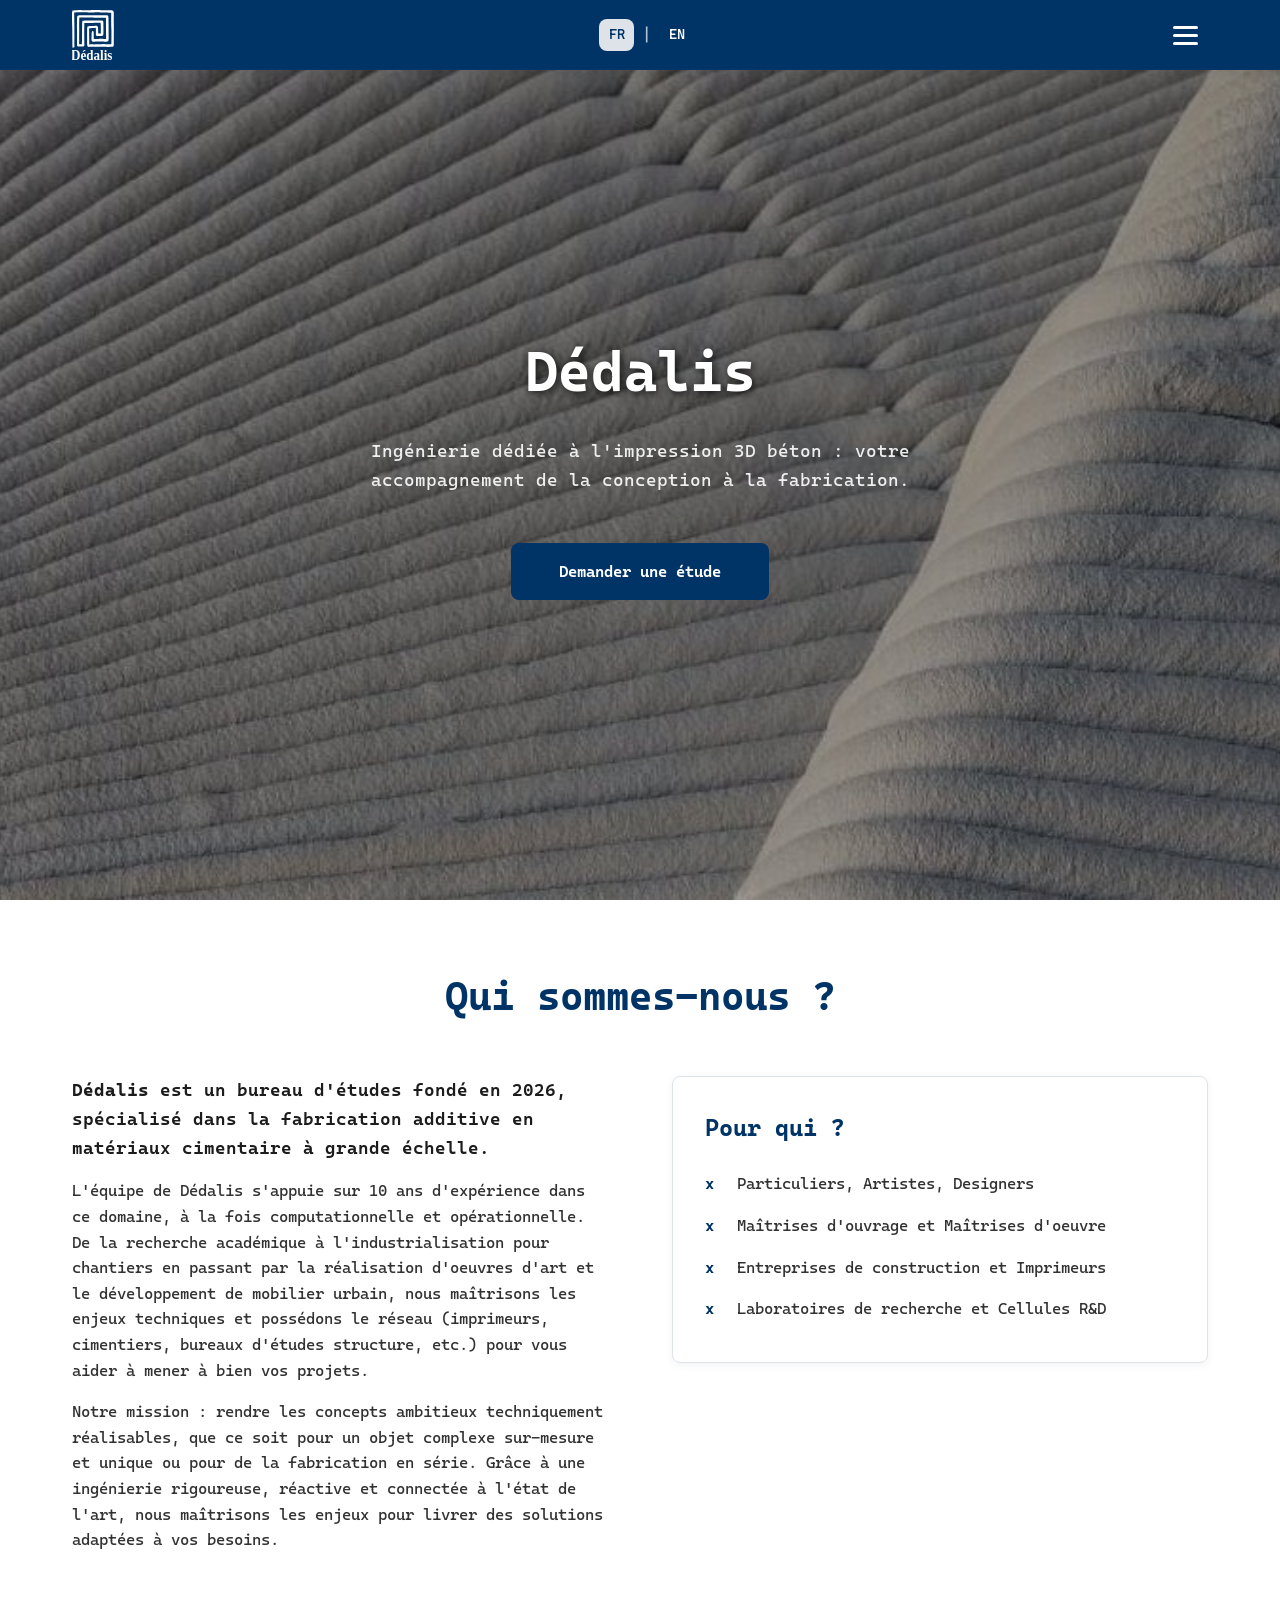
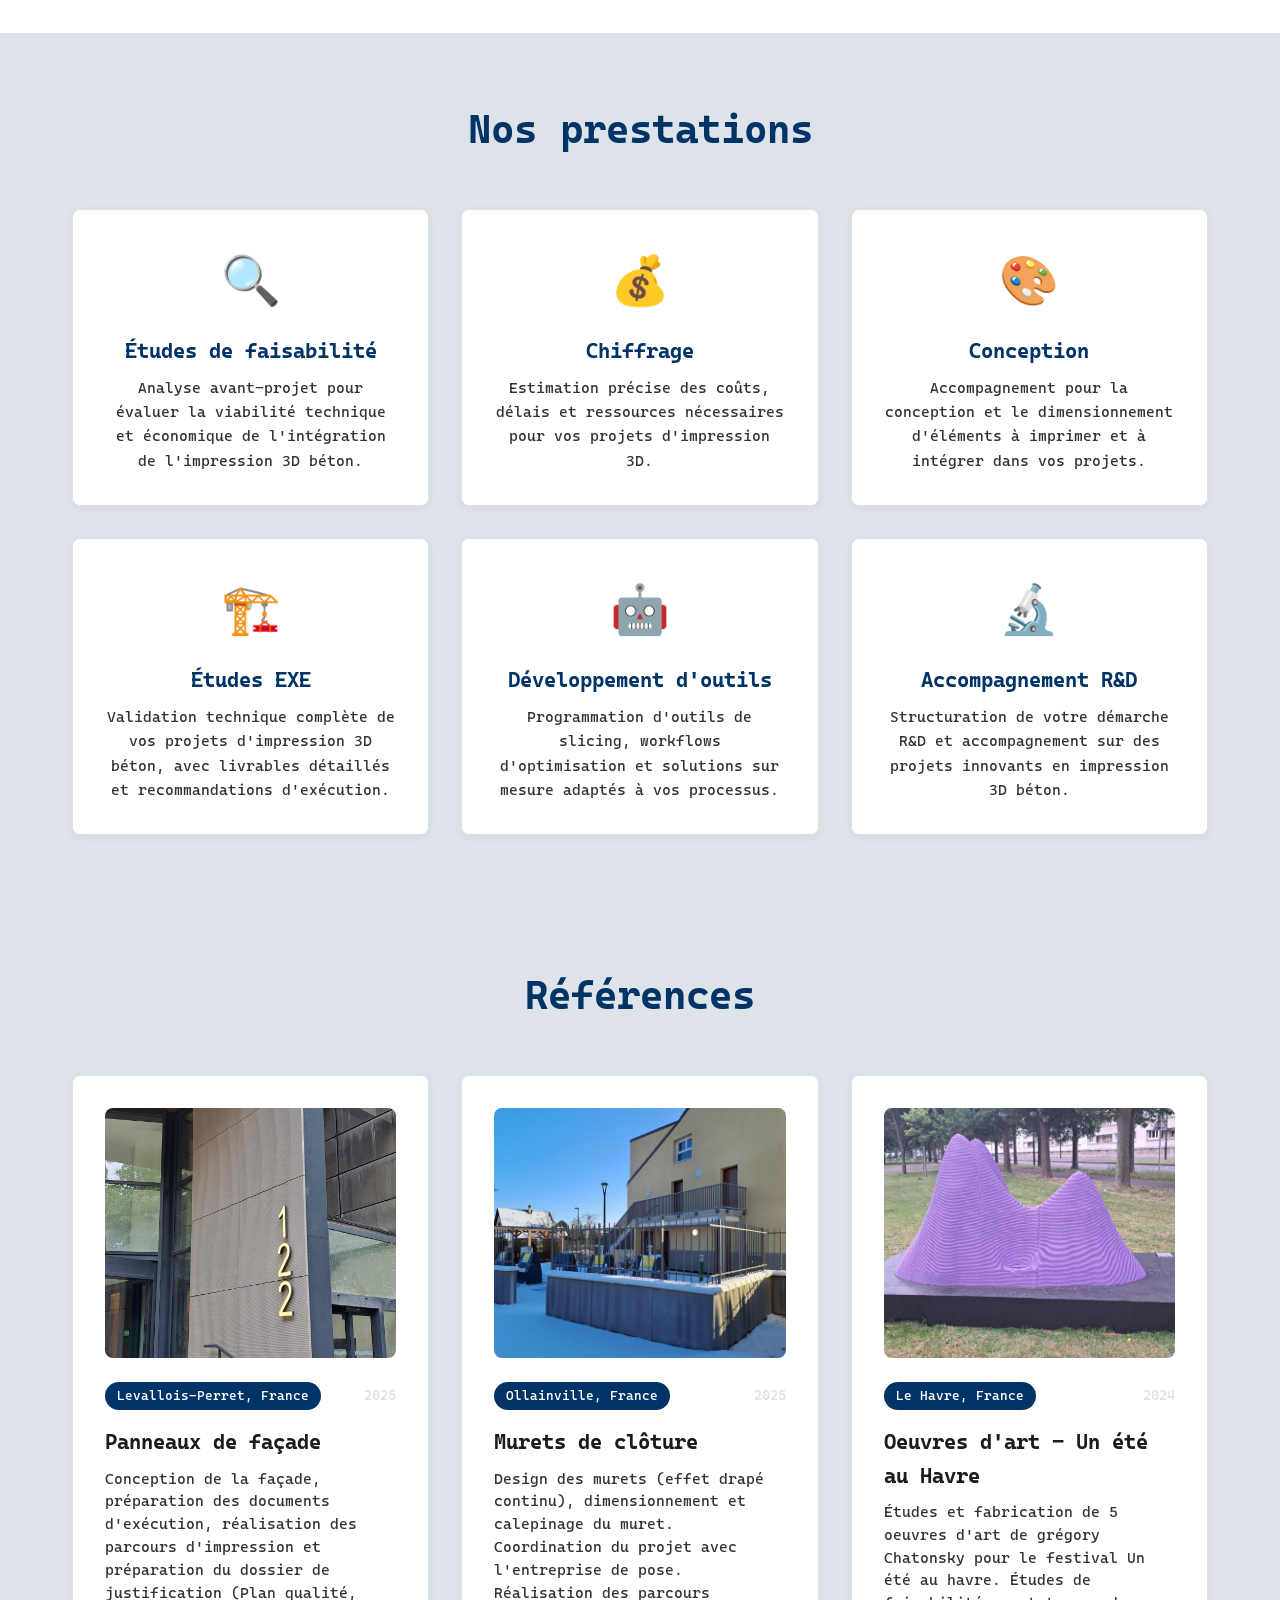
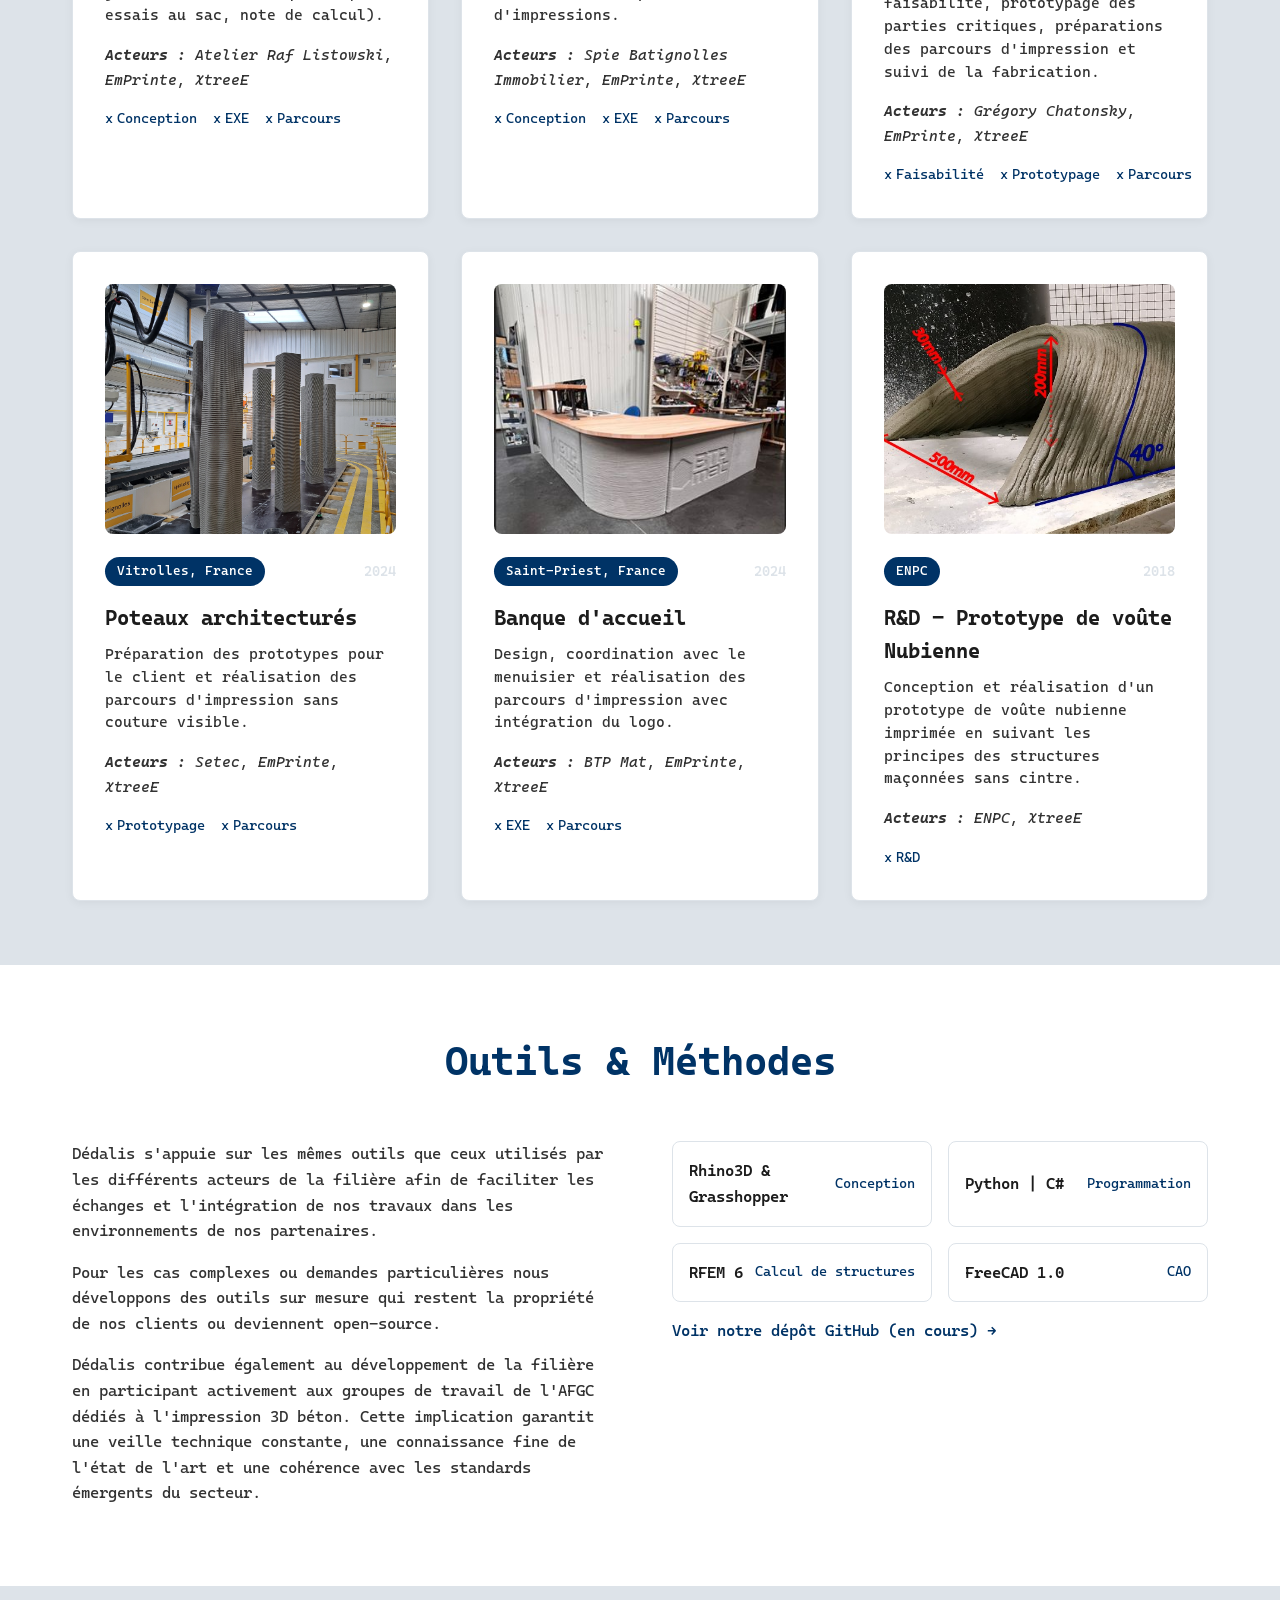
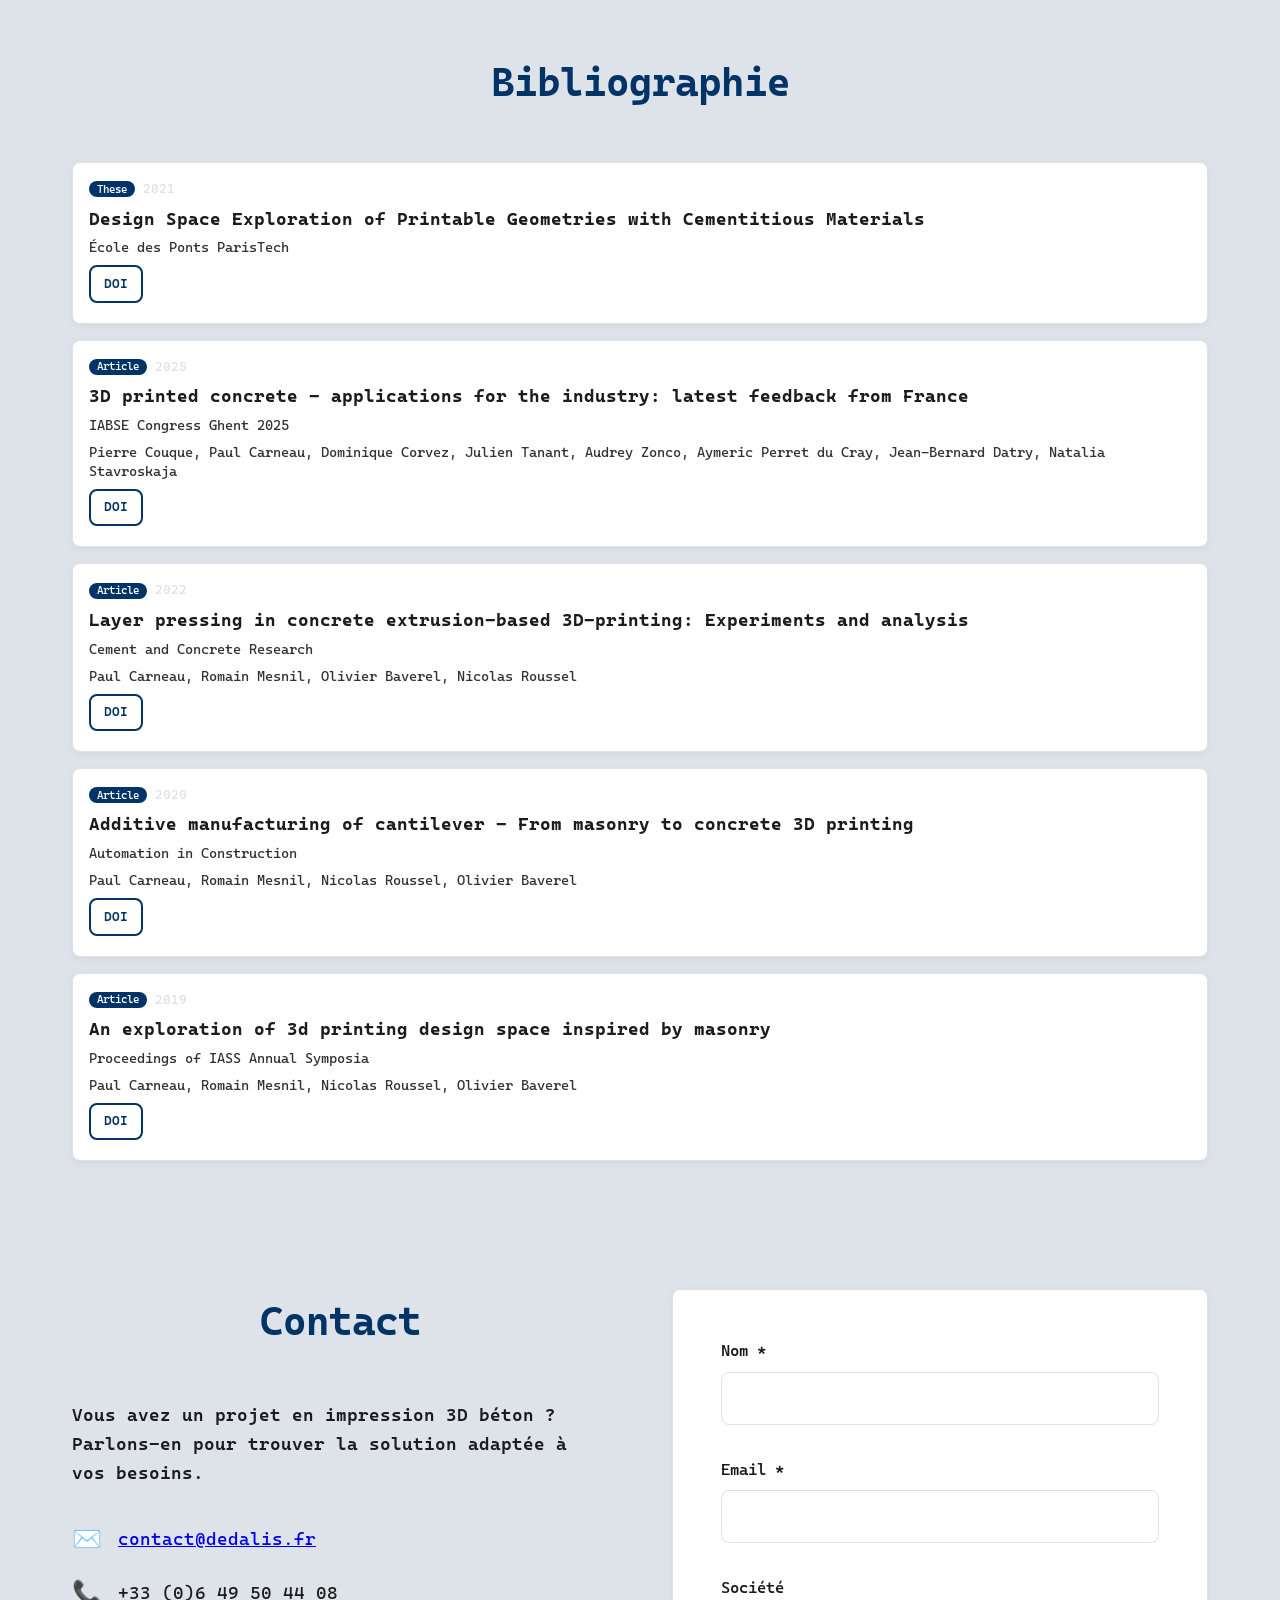
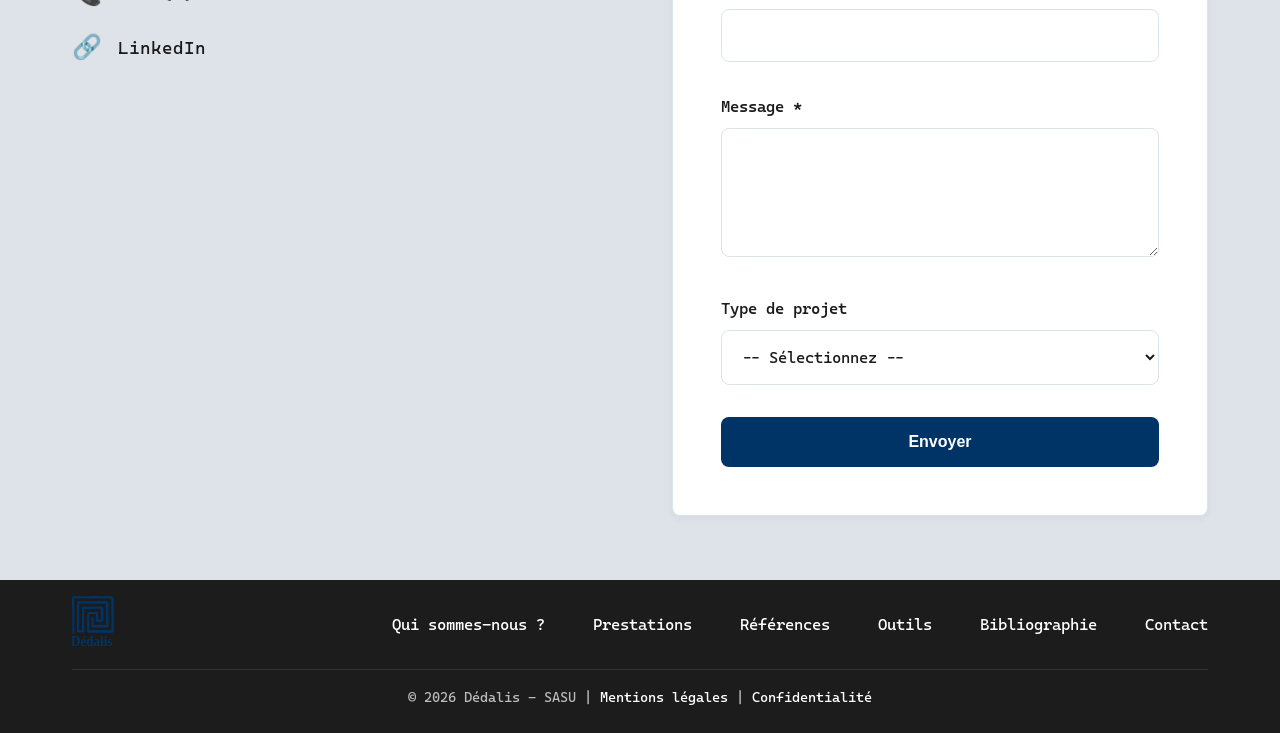
==== commit 7cba5c7b: "corrige index" ====
--- a/index.html
+++ b/index.html
@@ -176,8 +176,8 @@
                     <h2>Contact</h2>
                     <p class="lead">Vous avez un projet en impression 3D béton ? Parlons-en pour trouver la solution adaptée à vos besoins.</p>
                     <div class="contact-info">
-                        <div class="contact-item"><span class="contact-icon">✉️</span><span>contact@dedalis.fr</span></div>
-                        <div class="contact-item"><span class="contact-icon">📞</span><span>+33 (0)6 49 50 44 08</span></div>
+                        <div class="contact-item"><span class="contact-icon">✉️</span><a href="mailto:contact&#64;dedalis&#46;fr">contact@dedalis.fr</a></div>
+                        <div class="contact-item"><span class="contact-icon">📞</span><span>+33&#xA0;(0)6&#xA0;49&#xA0;50&#xA0;44&#xA0;08</span></div>
                         <div class="contact-item"><span class="contact-icon">🔗</span><span>LinkedIn</span></div>
                     </div>
                 </div>
@@ -215,6 +215,9 @@
                 <div class="footer-links">
                     <a href="#apropos">Qui sommes-nous ?</a>
                     <a href="#prestations">Prestations</a>
+                    <a href="#references">Références</a>
+                    <a href="#outils">Outils</a>
+                    <a href="#bibliographie">Bibliographie</a>
                     <a href="#contact">Contact</a>
                 </div>
             </div>
@@ -252,7 +255,7 @@
 
         async function renderBibliographie() {
             try {
-                const response = await fetch('/data/bibliographie.json');
+                const response = await fetch('./data/bibliographie.json');
                 if (!response.ok) throw new Error('Echec du chargement');
                 const data = await response.json();
                 const sortedArticles = [...data.articles].sort((a, b) => parseInt(b.annee) - parseInt(a.annee));
@@ -290,7 +293,7 @@
         }
         async function loadReferences() {
             try {
-                const response = await fetch('/data/references.json');
+                const response = await fetch('./data/references.json');
                 if (!response.ok) throw new Error('Echec du chargement');
                 const data = await response.json();
                 const container = document.getElementById('references-container');
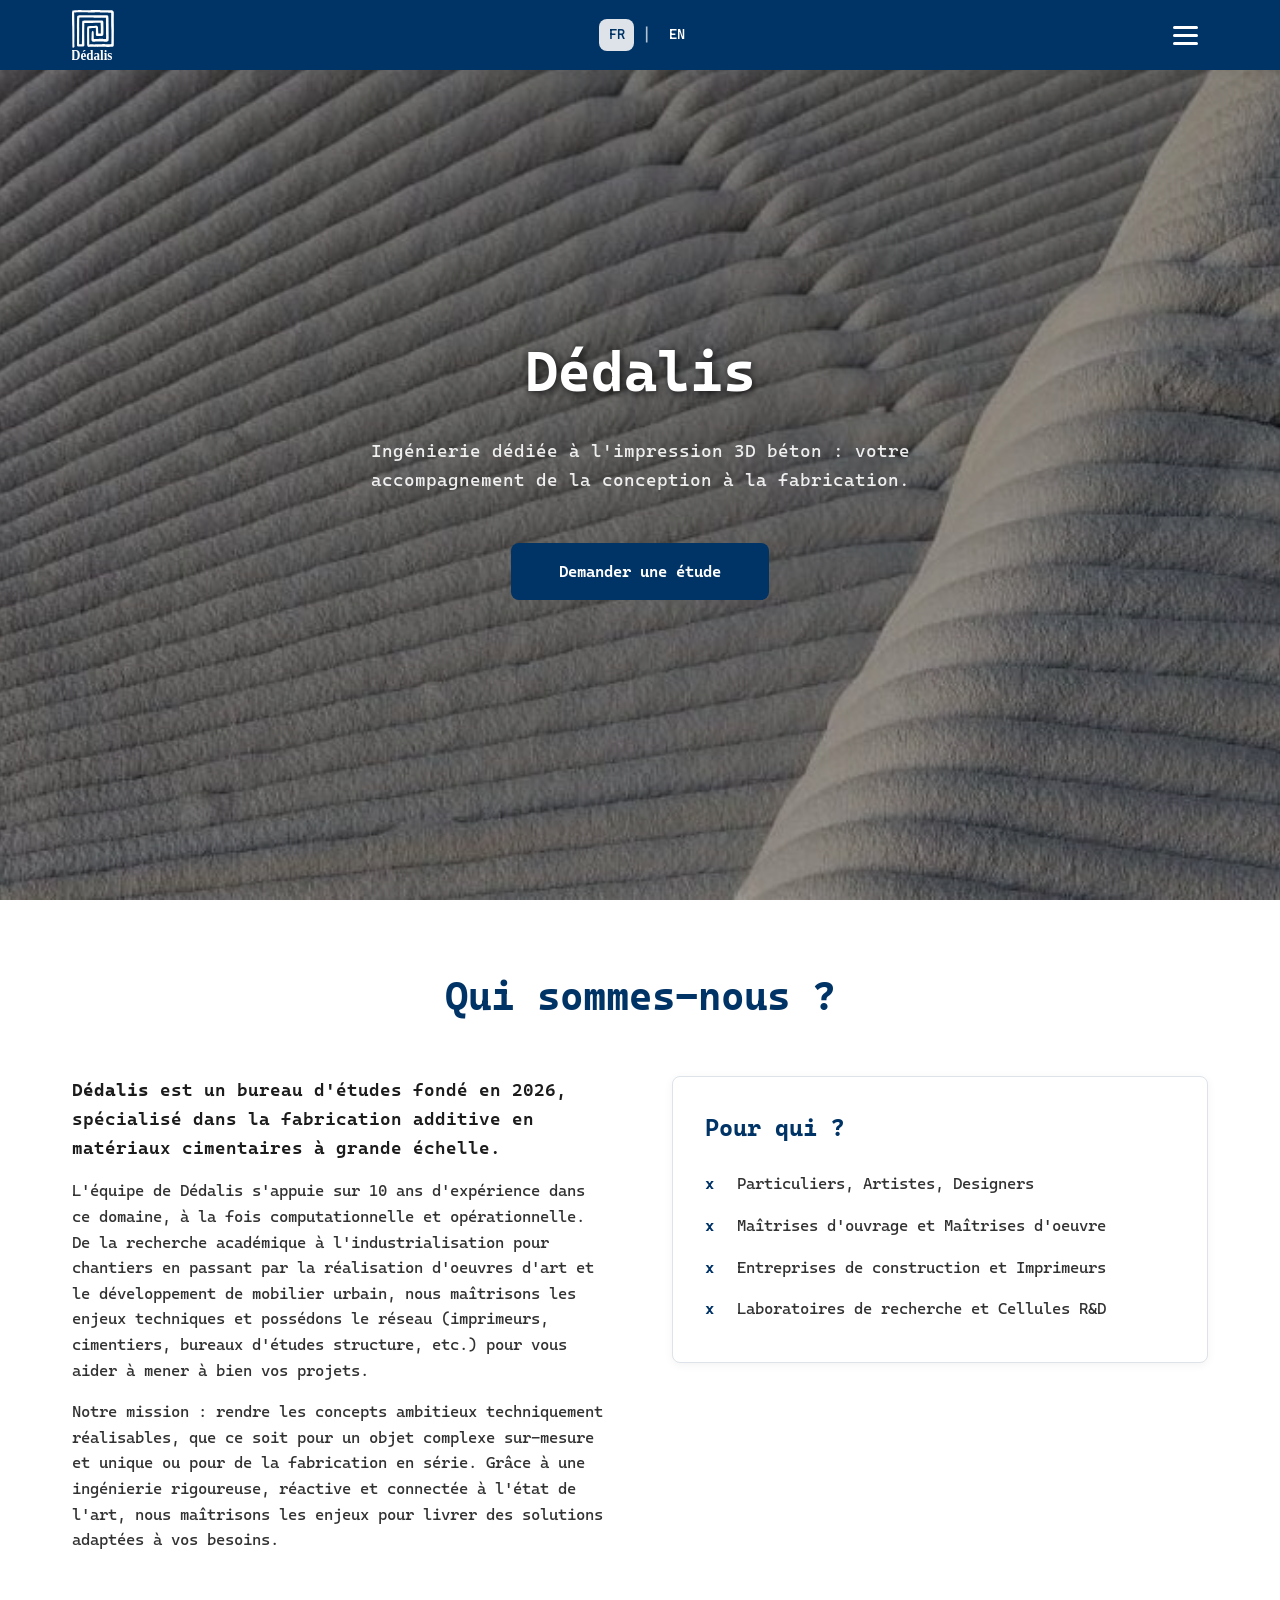
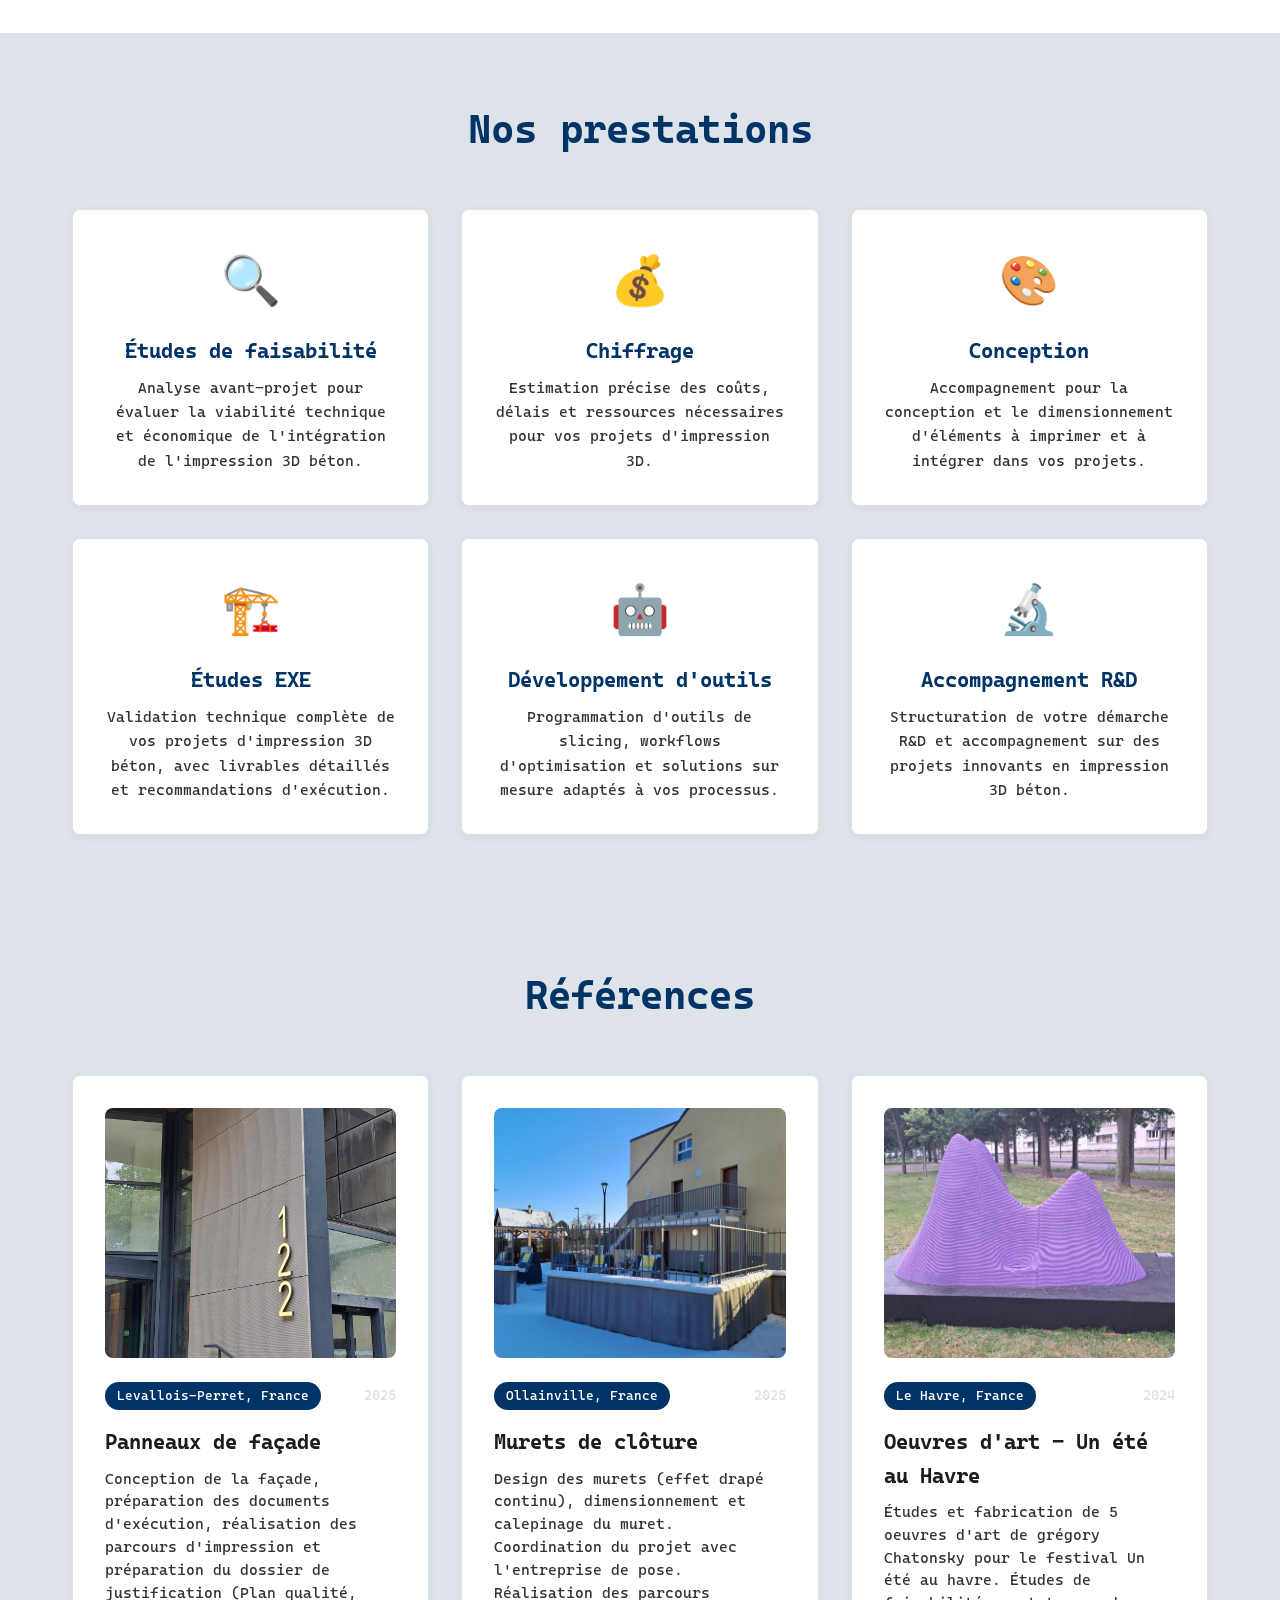
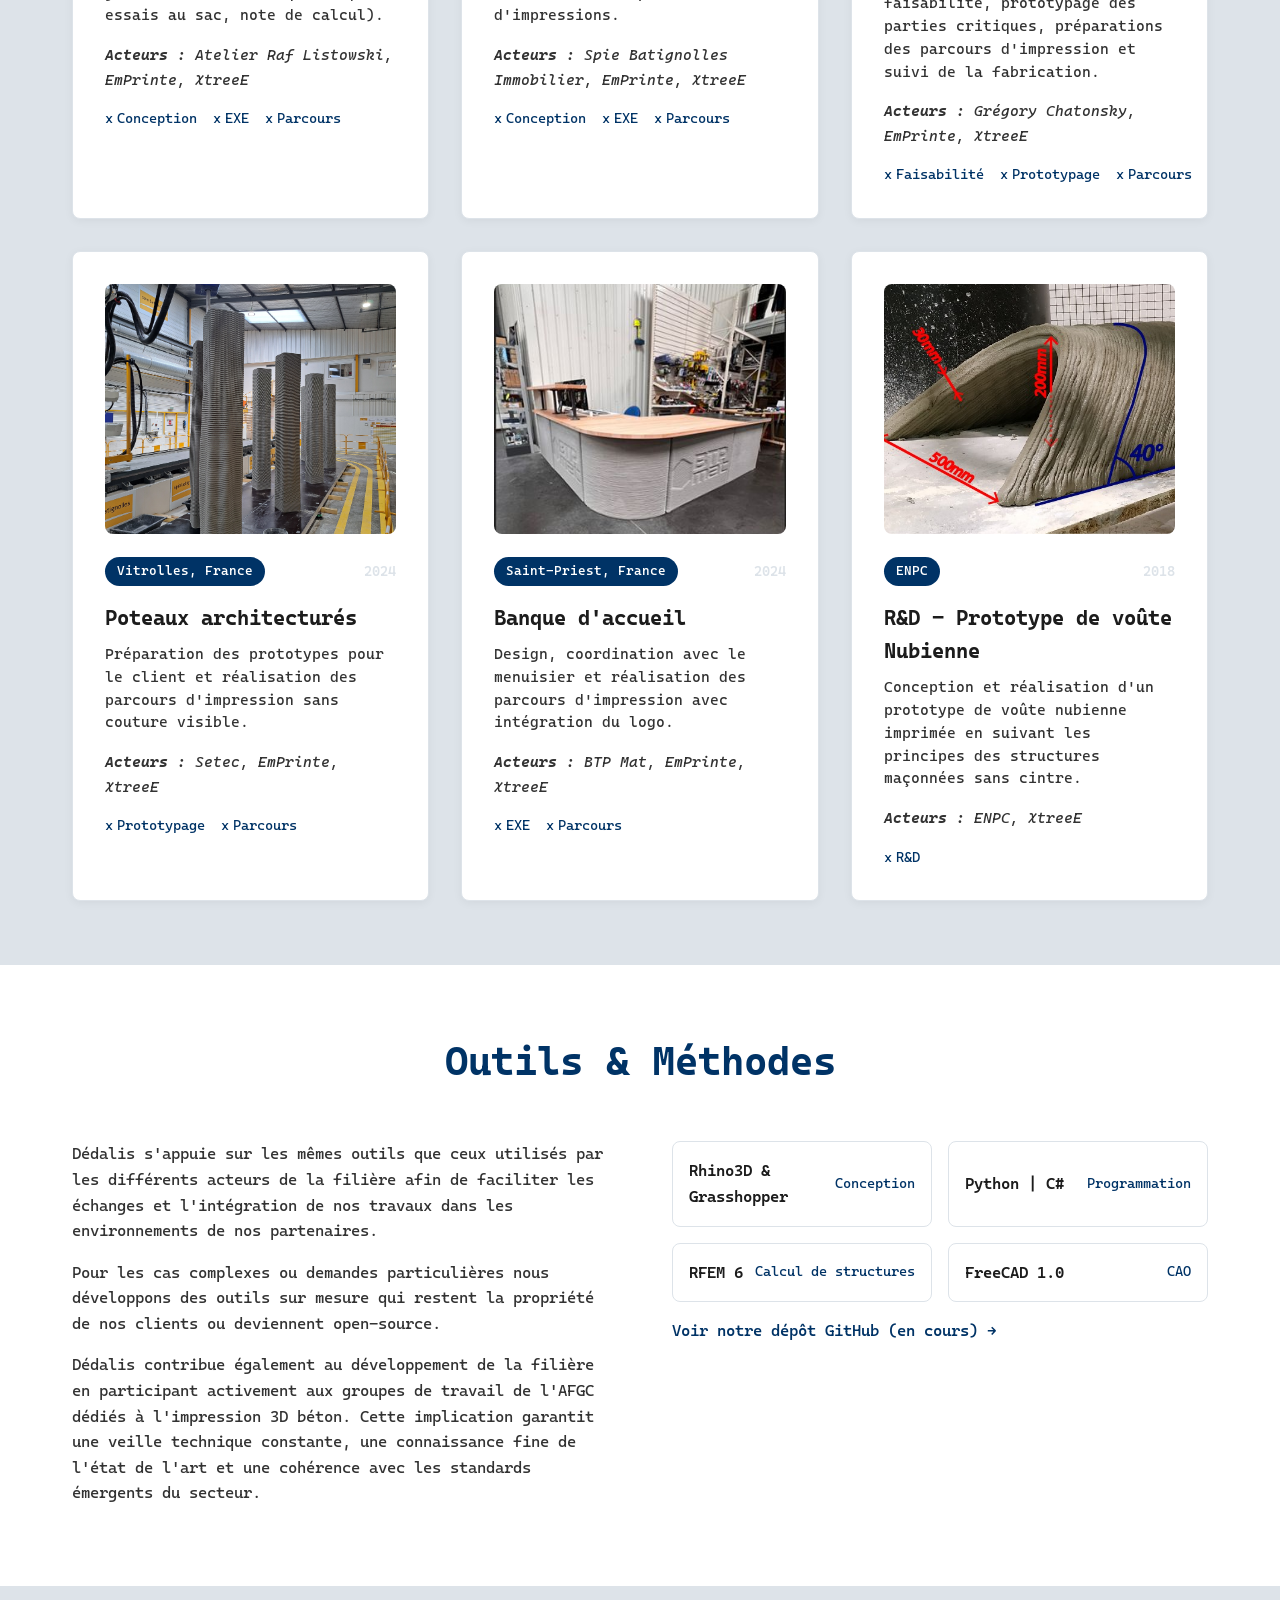
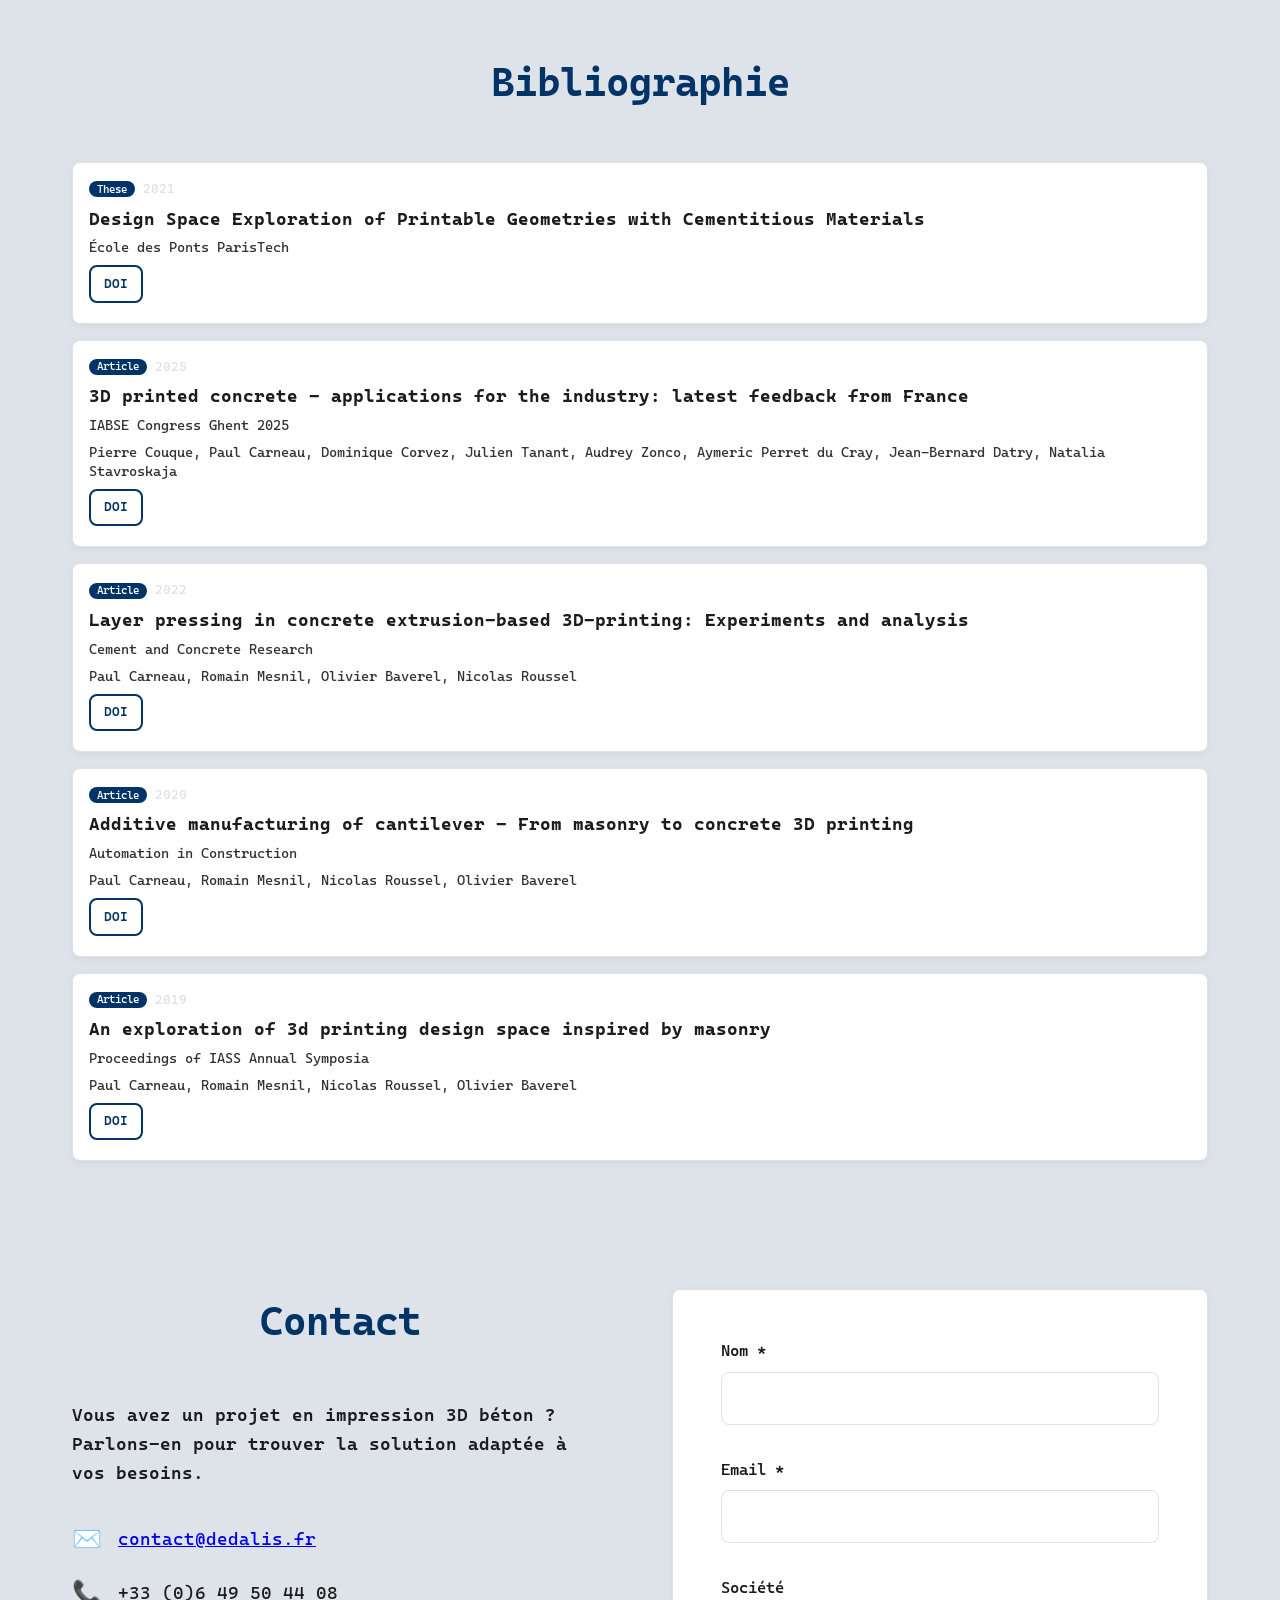
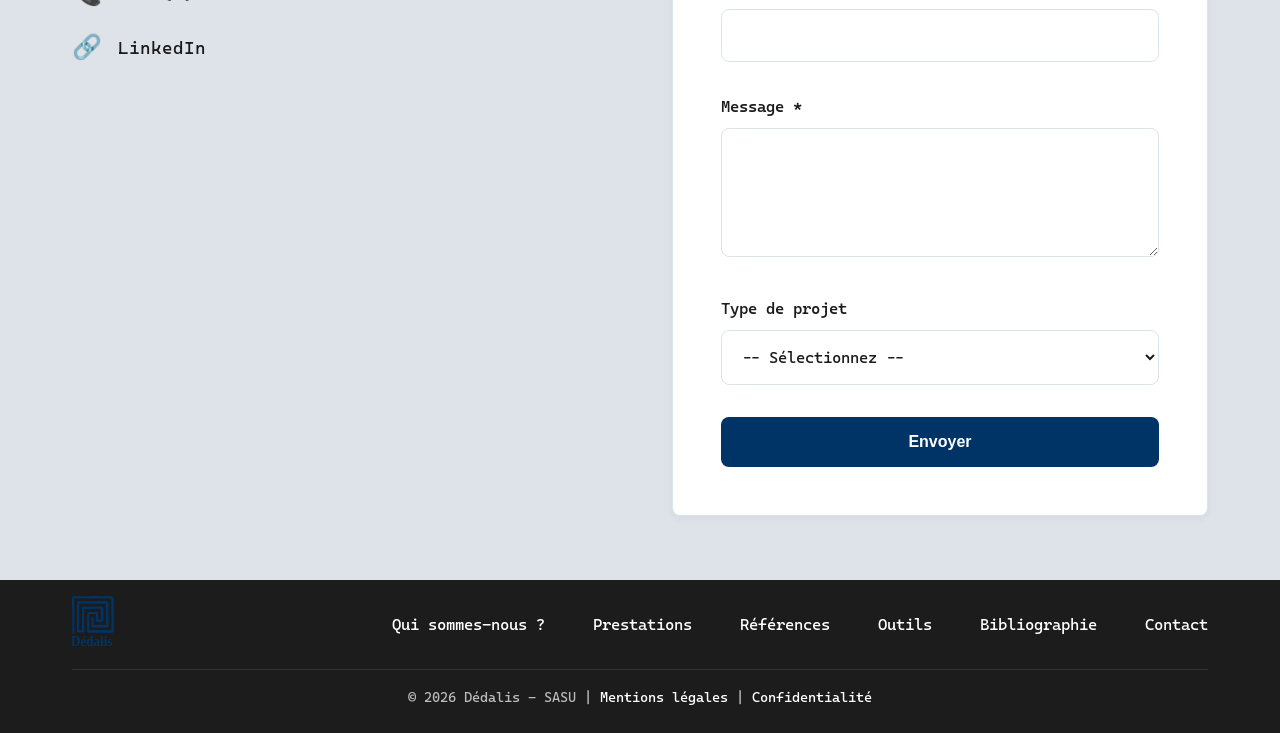
==== commit 1a387d80: "orthographe" ====
--- a/index.html
+++ b/index.html
@@ -76,7 +76,7 @@
             <h2>Qui sommes-nous ?</h2>
             <div class="content-grid">
                 <div class="text-content">
-                    <p class="lead"><strong>Dédalis</strong> est un bureau d'études fondé en 2026, spécialisé dans la fabrication additive en matériaux cimentaire à grande échelle.</p>
+                    <p class="lead"><strong>Dédalis</strong> est un bureau d'études fondé en 2026, spécialisé dans la fabrication additive en matériaux cimentaires à grande échelle.</p>
                     <p>L'équipe de Dédalis s'appuie sur 10 ans d'expérience dans ce domaine, à la fois computationnelle et opérationnelle. De la recherche académique à l'industrialisation pour chantiers en passant par la réalisation d'oeuvres d'art et le développement de mobilier urbain, nous maîtrisons les enjeux techniques et possédons le réseau (imprimeurs, cimentiers, bureaux d'études structure, etc.) pour vous aider à mener à bien vos projets.</p>
                     <p>Notre mission : rendre les concepts ambitieux techniquement réalisables, que ce soit pour un objet complexe sur-mesure et unique ou pour de la fabrication en série. Grâce à une ingénierie rigoureuse, réactive et connectée à l'état de l'art, nous maîtrisons les enjeux pour livrer des solutions adaptées à vos besoins.</p>
                 </div>
